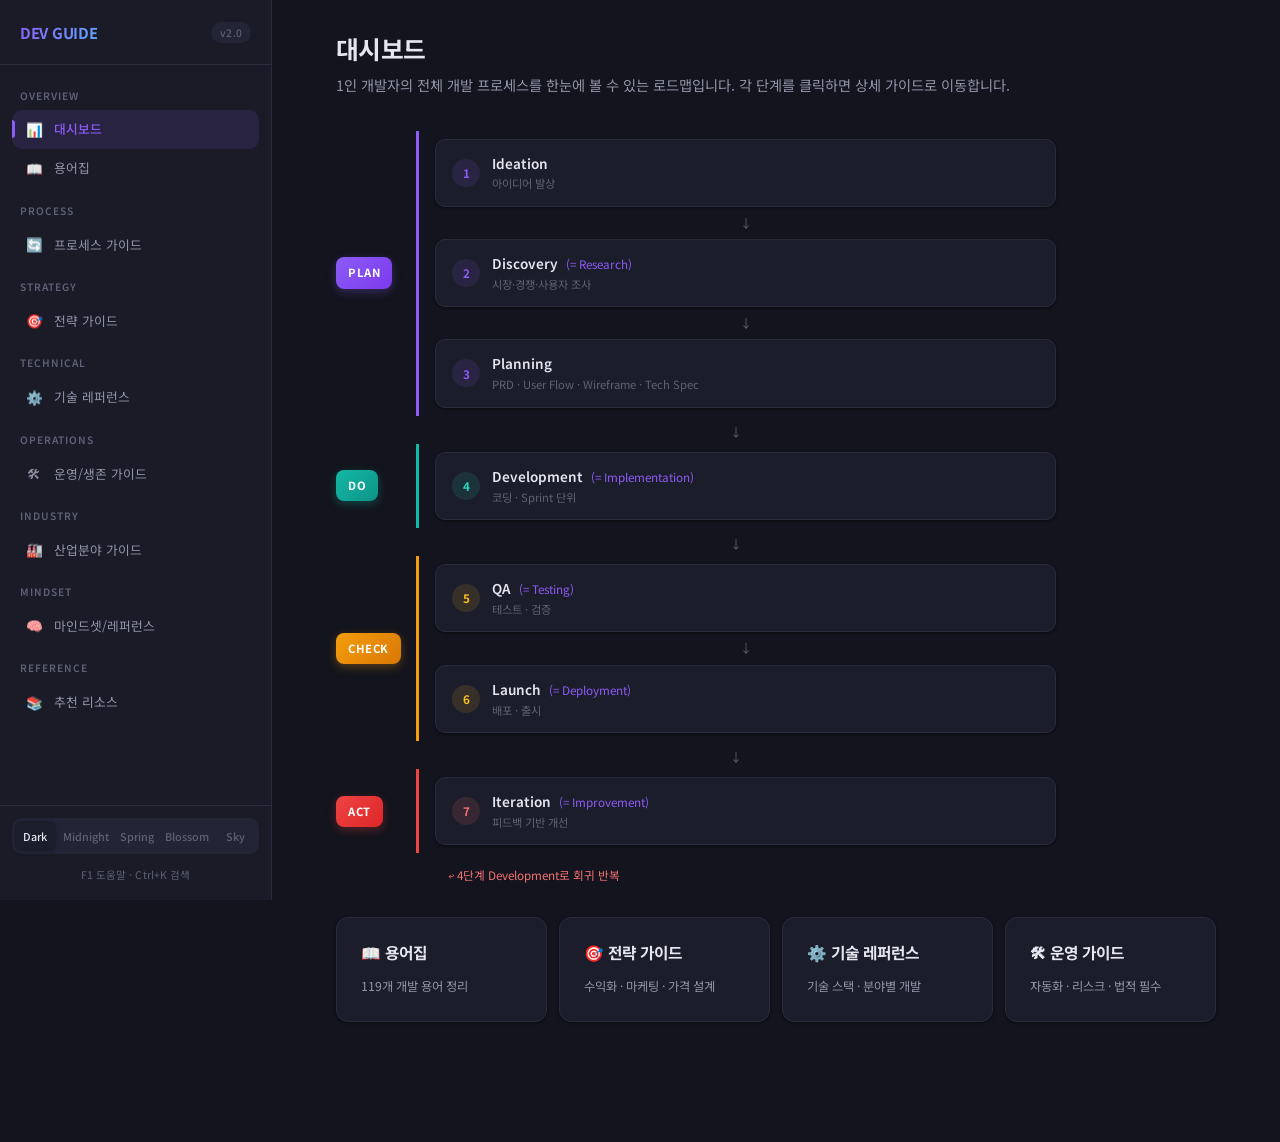
==== index.html @ 18a6df05 "feat: 1인 개발자 종합 가이드 v2.0 - 완전 모듈화 리디자인 - 단일 HTML(2,816줄)을 21개 모듈 파일로 분리 - 구조: index.html + css(5) + " ====
<!DOCTYPE html>
<html lang="ko" data-theme="dark">
<head>
  <meta charset="UTF-8">
  <meta name="viewport" content="width=device-width, initial-scale=1.0">
  <title>1인 개발자 종합 가이드</title>
  <meta name="description" content="1인 개발자를 위한 프로세스, 전략, 기술, 운영 종합 가이드">
  <meta property="og:title" content="1인 개발자 종합 가이드">
  <meta property="og:description" content="개발 프로세스부터 수익화까지, 1인 개발자의 모든 것">
  <link rel="preconnect" href="https://fonts.googleapis.com">
  <link rel="preconnect" href="https://fonts.gstatic.com" crossorigin>
  <link href="https://fonts.googleapis.com/css2?family=Noto+Sans+KR:wght@300;400;500;700&family=JetBrains+Mono:wght@400;500&display=swap" rel="stylesheet">
  <link rel="stylesheet" href="css/variables.css">
  <link rel="stylesheet" href="css/base.css">
  <link rel="stylesheet" href="css/layout.css">
  <link rel="stylesheet" href="css/components.css">
  <link rel="stylesheet" href="css/sections.css">
</head>
<body>

<!-- ===== HAMBURGER (Mobile) ===== -->
<button class="hamburger" onclick="toggleSidebar()" aria-label="메뉴 열기">☰</button>
<div class="mob-overlay" id="mobOverlay" onclick="toggleSidebar()"></div>

<div class="layout">
<!-- ===== SIDEBAR ===== -->
<aside class="sidebar" id="sidebar">
  <div class="sidebar-header">
    <h1>DEV GUIDE</h1>
    <span>v2.0</span>
  </div>
  <nav class="sidebar-nav">
    <div class="nav-section">
      <div class="nav-section-title">Overview</div>
      <div class="nav-item active" data-section="dashboard" onclick="showSection('dashboard')">
        <span class="icon">📊</span> 대시보드
      </div>
      <div class="nav-item" data-section="glossary" onclick="showSection('glossary')">
        <span class="icon">📖</span> 용어집
      </div>
    </div>
    <div class="nav-section">
      <div class="nav-section-title">Process</div>
      <div class="nav-item" data-section="process" onclick="showSection('process')">
        <span class="icon">🔄</span> 프로세스 가이드
      </div>
    </div>
    <div class="nav-section">
      <div class="nav-section-title">Strategy</div>
      <div class="nav-item" data-section="strategy" onclick="showSection('strategy')">
        <span class="icon">🎯</span> 전략 가이드
      </div>
    </div>
    <div class="nav-section">
      <div class="nav-section-title">Technical</div>
      <div class="nav-item" data-section="techref" onclick="showSection('techref')">
        <span class="icon">⚙️</span> 기술 레퍼런스
      </div>
    </div>
    <div class="nav-section">
      <div class="nav-section-title">Operations</div>
      <div class="nav-item" data-section="ops" onclick="showSection('ops')">
        <span class="icon">🛠</span> 운영/생존 가이드
      </div>
    </div>
    <div class="nav-section">
      <div class="nav-section-title">Industry</div>
      <div class="nav-item" data-section="industry" onclick="showSection('industry')">
        <span class="icon">🏭</span> 산업분야 가이드
      </div>
    </div>
    <div class="nav-section">
      <div class="nav-section-title">Mindset</div>
      <div class="nav-item" data-section="mindset" onclick="showSection('mindset')">
        <span class="icon">🧠</span> 마인드셋/레퍼런스
      </div>
    </div>
    <div class="nav-section">
      <div class="nav-section-title">Reference</div>
      <div class="nav-item" data-section="reference" onclick="showSection('reference')">
        <span class="icon">📚</span> 추천 리소스
      </div>
    </div>
  </nav>
  <div class="sidebar-footer">
    <div class="theme-switcher">
      <button class="theme-btn active" onclick="setTheme('dark')">Dark</button>
      <button class="theme-btn" onclick="setTheme('midnight')">Midnight</button>
      <button class="theme-btn" onclick="setTheme('spring')">Spring</button>
      <button class="theme-btn" onclick="setTheme('blossom')">Blossom</button>
      <button class="theme-btn" onclick="setTheme('sky')">Sky</button>
    </div>
    <div class="help-hint">F1 도움말 · Ctrl+K 검색</div>
  </div>
</aside>

<!-- ===== MAIN ===== -->
<main class="main">
<div class="content">

<!-- ================================================================
     SECTION 1: DASHBOARD
     ================================================================ -->
<div class="section active" id="sec-dashboard">
  <h2 class="section-title">대시보드</h2>
  <p class="section-desc">1인 개발자의 전체 개발 프로세스를 한눈에 볼 수 있는 로드맵입니다. 각 단계를 클릭하면 상세 가이드로 이동합니다.</p>

  <!-- PDCA Process Diagram -->
  <div class="pdca-container">
    <!-- PLAN -->
    <div class="pdca-group">
      <div class="pdca-group-label">
        <div class="pdca-badge pdca-badge--plan">PLAN</div>
      </div>
      <div class="pdca-group-steps pdca-group-steps--plan">
        <div class="process-step step-plan" onclick="showSection('process','proc-ideation')">
          <div class="step-num">1</div>
          <div class="step-info"><div class="step-title">Ideation</div><div class="step-sub">아이디어 발상</div></div>
        </div>
        <div class="step-arrow">↓</div>
        <div class="process-step step-plan" onclick="showSection('process','proc-discovery')">
          <div class="step-num">2</div>
          <div class="step-info"><div class="step-title">Discovery <span class="step-alias">(= Research)</span></div><div class="step-sub">시장·경쟁·사용자 조사</div></div>
        </div>
        <div class="step-arrow">↓</div>
        <div class="process-step step-plan" onclick="showSection('process','proc-planning')">
          <div class="step-num">3</div>
          <div class="step-info"><div class="step-title">Planning</div><div class="step-sub">PRD · User Flow · Wireframe · Tech Spec</div></div>
        </div>
      </div>
    </div>
    <div class="step-arrow pdca-arrow">↓</div>

    <!-- DO -->
    <div class="pdca-group">
      <div class="pdca-group-label">
        <div class="pdca-badge pdca-badge--do">DO</div>
      </div>
      <div class="pdca-group-steps pdca-group-steps--do">
        <div class="process-step step-do" onclick="showSection('process','proc-dev')">
          <div class="step-num">4</div>
          <div class="step-info"><div class="step-title">Development <span class="step-alias">(= Implementation)</span></div><div class="step-sub">코딩 · Sprint 단위</div></div>
        </div>
      </div>
    </div>
    <div class="step-arrow pdca-arrow">↓</div>

    <!-- CHECK -->
    <div class="pdca-group">
      <div class="pdca-group-label">
        <div class="pdca-badge pdca-badge--check">CHECK</div>
      </div>
      <div class="pdca-group-steps pdca-group-steps--check">
        <div class="process-step step-check" onclick="showSection('process','proc-qa')">
          <div class="step-num">5</div>
          <div class="step-info"><div class="step-title">QA <span class="step-alias">(= Testing)</span></div><div class="step-sub">테스트 · 검증</div></div>
        </div>
        <div class="step-arrow">↓</div>
        <div class="process-step step-check" onclick="showSection('process','proc-launch')">
          <div class="step-num">6</div>
          <div class="step-info"><div class="step-title">Launch <span class="step-alias">(= Deployment)</span></div><div class="step-sub">배포 · 출시</div></div>
        </div>
      </div>
    </div>
    <div class="step-arrow pdca-arrow">↓</div>

    <!-- ACT -->
    <div class="pdca-group">
      <div class="pdca-group-label">
        <div class="pdca-badge pdca-badge--act">ACT</div>
      </div>
      <div class="pdca-group-steps pdca-group-steps--act">
        <div class="process-step step-act" onclick="showSection('process','proc-iteration')">
          <div class="step-num">7</div>
          <div class="step-info"><div class="step-title">Iteration <span class="step-alias">(= Improvement)</span></div><div class="step-sub">피드백 기반 개선</div></div>
        </div>
      </div>
    </div>
    <div class="return-arrow">↩ 4단계 Development로 회귀 반복</div>
  </div>

  <!-- Quick Access Cards -->
  <div class="stat-grid">
    <div class="card card--clickable" onclick="showSection('glossary')">
      <div class="card-title">📖 용어집</div>
      <p class="card-desc">119개 개발 용어 정리</p>
    </div>
    <div class="card card--clickable" onclick="showSection('strategy')">
      <div class="card-title">🎯 전략 가이드</div>
      <p class="card-desc">수익화 · 마케팅 · 가격 설계</p>
    </div>
    <div class="card card--clickable" onclick="showSection('techref')">
      <div class="card-title">⚙️ 기술 레퍼런스</div>
      <p class="card-desc">기술 스택 · 분야별 개발</p>
    </div>
    <div class="card card--clickable" onclick="showSection('ops')">
      <div class="card-title">🛠 운영 가이드</div>
      <p class="card-desc">자동화 · 리스크 · 법적 필수</p>
    </div>
  </div>
</div>

<!-- ================================================================
     SECTION 2: GLOSSARY (rendered by JS from data)
     ================================================================ -->
<div class="section" id="sec-glossary">
  <h2 class="section-title">용어집</h2>
  <p class="section-desc">개발 프로세스 전반에서 사용되는 핵심 용어들을 카테고리별로 정리했습니다.</p>

  <input type="text" class="glossary-search" id="glossarySearch" placeholder="용어 검색... (예: PRD, MVP, CI/CD)" oninput="filterGlossary()">

  <div class="glossary-filters" id="glossaryFilters">
    <button class="filter-btn active" data-filter="all" onclick="setGlossaryFilter('all')">전체</button>
    <button class="filter-btn" data-filter="doc" onclick="setGlossaryFilter('doc')">기획 문서</button>
    <button class="filter-btn" data-filter="method" onclick="setGlossaryFilter('method')">방법론</button>
    <button class="filter-btn" data-filter="phase" onclick="setGlossaryFilter('phase')">프로세스 단계</button>
    <button class="filter-btn" data-filter="discovery" onclick="setGlossaryFilter('discovery')">Discovery</button>
    <button class="filter-btn" data-filter="devpractice" onclick="setGlossaryFilter('devpractice')">Development 실무</button>
    <button class="filter-btn" data-filter="design-decision" onclick="setGlossaryFilter('design-decision')">설계 결정</button>
    <button class="filter-btn" data-filter="qa" onclick="setGlossaryFilter('qa')">QA/테스트</button>
    <button class="filter-btn" data-filter="launch" onclick="setGlossaryFilter('launch')">Launch/배포</button>
    <button class="filter-btn" data-filter="ops" onclick="setGlossaryFilter('ops')">운영/개선</button>
  </div>

  <div id="glossaryList"><!-- Rendered by glossary.js from GLOSSARY_DATA --></div>
</div>

<!-- ================================================================
     SECTION 3: PROCESS GUIDE
     ================================================================ -->
<div class="section" id="sec-process">
  <h2 class="section-title">프로세스 상세 가이드</h2>
  <p class="section-desc">각 개발 단계에서 무엇을 하고, 어떻게 하고, 무엇을 주의해야 하는지를 실전 수준으로 정리했습니다.</p>

  <!-- 1. IDEATION -->
  <div class="accordion" id="proc-ideation">
    <div class="accordion-header" onclick="toggleAccordion(this)"><h3>💡 1. Ideation — 아이디어 발상</h3><span class="accordion-arrow">▶</span></div>
    <div class="accordion-body"><div class="accordion-content">
      <p class="content-lead"><strong>이 단계의 목표:</strong> "풀 가치가 있는 문제"를 찾고, 한 문장으로 정의하는 것.</p>

      <h4 class="content-heading content-heading--purple">실전 방법</h4>
      <p class="content-text"><strong>1. Problem Statement 작성법:</strong> "[타겟 사용자]는 [상황]에서 [문제]를 겪고 있다." 형식으로 작성. 예: "ADHD 성향의 사람들은 비구조화된 생각을 정리하는 데 과도한 인지 부하를 겪고 있다."</p>
      <p class="content-text"><strong>2. Value Proposition 작성법:</strong> "[제품]은 [타겟]이 [문제]를 해결할 수 있게 [핵심 가치]를 제공한다." 형식. Problem Statement의 답이 되어야 함.</p>
      <p class="content-text"><strong>3. Feasibility Study:</strong> 세 가지를 확인 — ① 기술적으로 만들 수 있는가? (AI API 존재 여부, 핵심 기능 구현 가능성) ② 비용이 감당 가능한가? (AI API 월 예상 비용, 서버 비용) ③ 시장이 존재하는가? (검색량, 커뮤니티 반응)</p>

      <h4 class="content-heading content-heading--default">산출물 체크리스트</h4>
      <ul class="checklist">
        <li onclick="toggleCheck(this)"><span class="check-box"></span>Problem Statement 한 문장 작성 완료</li>
        <li onclick="toggleCheck(this)"><span class="check-box"></span>Value Proposition 한 문장 작성 완료</li>
        <li onclick="toggleCheck(this)"><span class="check-box"></span>기술적 가능성 확인 (핵심 API/기술 존재 여부)</li>
        <li onclick="toggleCheck(this)"><span class="check-box"></span>월 예상 비용 대략 계산 (서버 + API + 도메인)</li>
        <li onclick="toggleCheck(this)"><span class="check-box"></span>비슷한 제품 3개 이상 검색 완료</li>
      </ul>

      <h4 class="content-heading content-heading--green">통과 기준</h4>
      <p class="content-text">Problem Statement와 Value Proposition이 명확하고, 기술적으로 구현 가능하며, 비용이 런웨이 내에서 감당 가능하면 다음 단계로.</p>

      <div class="anti-card">
        <h4>⚠️ 실패 패턴</h4>
        <p>"이거 대박이야!" 확신만으로 검증 없이 바로 코딩 시작. 아이디어에 반했을 때가 가장 위험. 최소 1~2일은 냉각기를 두고 객관적으로 재검토.</p>
      </div>
    </div></div>
  </div>

  <!-- 2. DISCOVERY -->
  <div class="accordion" id="proc-discovery">
    <div class="accordion-header" onclick="toggleAccordion(this)"><h3>🔍 2. Discovery — 시장·경쟁·사용자 조사</h3><span class="accordion-arrow">▶</span></div>
    <div class="accordion-body"><div class="accordion-content">
      <p class="content-lead"><strong>이 단계의 목표:</strong> "이 제품을 만들 가치가 있는가?"를 데이터로 확인하는 것. 실제 0순위 단계.</p>

      <h4 class="content-heading content-heading--purple">실전 방법 (이 순서대로)</h4>
      <p class="content-text"><strong>1단계: Competitive Analysis (경쟁 분석)</strong><br>→ 비슷한 제품 5~10개 찾기. 각각의 핵심 기능, 가격, 타겟, 장단점을 표로 정리.<br>→ 핵심 질문: "이미 있는데 왜 또 만드는가?" — 답이 명확하지 않으면 차별점이 없는 것.<br>→ 도구: Google, Product Hunt, 디스콰이엇, 앱스토어 검색</p>
      <p class="content-text"><strong>2단계: User Persona 정의</strong><br>→ 1~2개만. 너무 많으면 초점이 흐려짐.<br>→ 형식: 이름, 나이, 직업, 핵심 고민, 현재 해결 방법, 불만족 포인트.<br>→ 예: "민수, 28세, 프리랜서 개발자, ADHD 진단, 노션 쓰다 포기, 생각이 정리 안 돼서 프로젝트 시작을 못 함"</p>
      <p class="content-text"><strong>3단계: TAM/SAM/SOM 시장 규모</strong><br>→ TAM(전체 시장): 전 세계 노트/생산성 앱 시장<br>→ SAM(접근 가능): 한국어 사용자 중 AI 노트앱에 관심 있는 사람<br>→ SOM(실제 확보 가능): 첫 6개월 내 현실적으로 확보할 수 있는 유료 사용자 수<br>→ 정확한 숫자보다 "이 시장이 충분히 큰가?"의 감을 잡는 게 목적</p>
      <p class="content-text"><strong>4단계: User Interview / Survey</strong><br>→ 최소 5명. 타겟 사용자에게 직접 물어봐야 함.<br>→ The Mom Test 원칙: "이런 앱 만들면 쓸 거예요?"는 나쁜 질문 (다들 "네"라고 답함). "지금 이 문제를 어떻게 해결하고 있어요?" "마지막으로 이 문제 때문에 고생한 게 언제예요?"가 좋은 질문.<br>→ 채널: Reddit, 커뮤니티, 카카오톡 오픈채팅, 지인</p>

      <h4 class="content-heading content-heading--default">산출물 체크리스트</h4>
      <ul class="checklist">
        <li onclick="toggleCheck(this)"><span class="check-box"></span>경쟁 제품 비교표 작성 (5개 이상)</li>
        <li onclick="toggleCheck(this)"><span class="check-box"></span>차별화 포인트 한 문장 정리</li>
        <li onclick="toggleCheck(this)"><span class="check-box"></span>User Persona 1~2개 작성</li>
        <li onclick="toggleCheck(this)"><span class="check-box"></span>TAM/SAM/SOM 대략적 감 잡기</li>
        <li onclick="toggleCheck(this)"><span class="check-box"></span>User Interview 최소 5명 완료</li>
        <li onclick="toggleCheck(this)"><span class="check-box"></span>인터뷰에서 발견한 핵심 인사이트 3개 이상 정리</li>
      </ul>

      <h4 class="content-heading content-heading--green">통과 기준</h4>
      <p class="content-text">인터뷰 대상 5명 중 3명 이상이 "이 문제를 실제로 겪고 있다"고 답하고, 현재 대안에 불만족하며, 차별화 포인트가 명확하면 다음 단계로.</p>

      <div class="anti-card">
        <h4>⚠️ 실패 패턴</h4>
        <p>Discovery를 건너뛰고 바로 Planning으로 가는 것. "조사할 시간에 만드는 게 빠르다"는 착각. 이 단계를 1주만 해도 6개월간 잘못된 방향으로 만드는 것을 막을 수 있음.</p>
      </div>
    </div></div>
  </div>

  <!-- 3. PLANNING -->
  <div class="accordion" id="proc-planning">
    <div class="accordion-header" onclick="toggleAccordion(this)"><h3>📋 3. Planning — 기획</h3><span class="accordion-arrow">▶</span></div>
    <div class="accordion-body"><div class="accordion-content">
      <p class="content-lead"><strong>이 단계의 목표:</strong> "뭘 어떻게 만들 건가"를 문서로 확정하는 것. 바이브코딩에서 AI에게 줄 컨텍스트의 품질이 여기서 결정됨.</p>

      <h4 class="content-heading content-heading--purple">PRD 작성법 (1인 개발 최적화)</h4>
      <p class="content-text">PRD 하나에 BRD + AC를 통합. 구조:</p>
      <div class="card">
        <p class="content-text"><strong>1. 왜 만드는가 (BRD 영역)</strong> — Problem Statement, Value Proposition, 타겟 사용자, 성공 지표<br>
        <strong>2. 뭘 만드는가</strong> — 기능 목록을 MoSCoW로 분류<br>
        &nbsp;&nbsp;→ <span class="text-green">Must</span>: 이게 없으면 제품이 아님 (MVP 핵심)<br>
        &nbsp;&nbsp;→ <span class="text-blue">Should</span>: 있으면 훨씬 좋지만 v1에 없어도 됨<br>
        &nbsp;&nbsp;→ <span class="text-amber">Could</span>: 여유 있으면 넣을 것<br>
        &nbsp;&nbsp;→ <span class="text-red">Won't</span>: 이번에는 명시적으로 안 함<br>
        <strong>3. 각 기능별 AC</strong> — "정리 버튼 클릭 → 10초 내 결과 표시" 같은 완료 기준<br>
        <strong>4. Edge Case</strong> — "빈 텍스트 입력 시?", "10만 글자 입력 시?", "네트워크 끊김 시?"</p>
      </div>

      <h4 class="content-heading content-heading--teal">User Flow 작성법</h4>
      <p class="content-text">핵심 시나리오 3~5개만. 모든 경로를 그리려 하면 끝이 없음.<br>→ 시나리오 1: 신규 가입 → 온보딩 → 첫 노트 작성 → 정리 요청 → 결과 확인<br>→ 시나리오 2: 기존 사용자 → 로그인 → 이전 노트 열기 → 추가 작성 → 정리<br>→ 시나리오 3: 무료→유료 전환 흐름<br>도구: Excalidraw(무료), FigJam, 종이+펜도 충분.</p>

      <h4 class="content-heading content-heading--blue">Wireframe 실전 팁</h4>
      <p class="content-text">User Flow의 각 화면을 스케치. 예쁠 필요 없고 요소 배치만.<br>→ 한 화면에 핵심 행동(CTA)이 하나만 있는지 확인<br>→ 모바일 화면도 같이 그려야 반응형 설계를 미리 고려할 수 있음</p>

      <h4 class="content-heading content-heading--coral">Tech Spec 작성법</h4>
      <p class="content-text">→ 기술 스택 확정 (프론트, 백엔드, DB, 배포, 인증, 결제)<br>→ DB 스키마 초안 (ERD) — 최소한 핵심 테이블과 관계<br>→ API 엔드포인트 목록 — 각 기능에 필요한 API 정리<br>→ 외부 서비스 연동 목록 (AI API, 인증, 결제, 파일 저장소)<br>→ 인증 방식 결정 (이메일/소셜 로그인, JWT/세션)</p>

      <h4 class="content-heading content-heading--amber">Estimation (공수 산정) 실전법</h4>
      <p class="content-text">→ Must 기능 각각에 예상 시간 할당<br>→ 자기가 예상한 시간에 ×2를 곱하기 (경험적으로 항상 2배 걸림)<br>→ 전체 합이 4주 이내면 적정 MVP. 6주 넘으면 Must를 더 줄여야 함<br>→ 2주 스프린트 단위로 쪼개서 "1차 스프린트에서 뭘 할지"까지 결정</p>

      <h4 class="content-heading content-heading--default">산출물 체크리스트</h4>
      <ul class="checklist">
        <li onclick="toggleCheck(this)"><span class="check-box"></span>PRD 작성 완료 (BRD + 기능 MoSCoW + AC + Edge Case)</li>
        <li onclick="toggleCheck(this)"><span class="check-box"></span>User Flow 핵심 시나리오 3~5개</li>
        <li onclick="toggleCheck(this)"><span class="check-box"></span>Wireframe 주요 화면</li>
        <li onclick="toggleCheck(this)"><span class="check-box"></span>Tech Spec (스택 + DB 스키마 + API 목록)</li>
        <li onclick="toggleCheck(this)"><span class="check-box"></span>외부 서비스 연동 목록</li>
        <li onclick="toggleCheck(this)"><span class="check-box"></span>MVP Definition (Must만 추출)</li>
        <li onclick="toggleCheck(this)"><span class="check-box"></span>Estimation 완료 (×2 적용, 4주 이내 확인)</li>
        <li onclick="toggleCheck(this)"><span class="check-box"></span>1차 스프린트 범위 확정</li>
      </ul>

      <div class="anti-card">
        <h4>⚠️ 실패 패턴: Feature Creep</h4>
        <p>MVP에 "이것도 있으면 좋겠다"를 계속 추가하다 영원히 출시 못 함. Won't 목록에 넣은 건 진짜로 안 만들어야 함. Must에 있는 기능도 의심하기 — "이거 없으면 진짜 제품이 안 되나?"</p>
      </div>
    </div></div>
  </div>

  <!-- 4. DEVELOPMENT -->
  <div class="accordion" id="proc-dev">
    <div class="accordion-header" onclick="toggleAccordion(this)"><h3>💻 4. Development — 코딩</h3><span class="accordion-arrow">▶</span></div>
    <div class="accordion-body"><div class="accordion-content">
      <p class="content-lead"><strong>이 단계의 목표:</strong> Planning의 산출물에 따라 동작하는 코드를 만드는 것. Sprint 단위로 쪼개서 2주마다 동작하는 결과물을 만들기.</p>

      <h4 class="content-heading content-heading--purple">개발 시작 전 환경 세팅</h4>
      <ul class="checklist">
        <li onclick="toggleCheck(this)"><span class="check-box"></span>GitHub 레포 생성 + .gitignore 설정</li>
        <li onclick="toggleCheck(this)"><span class="check-box"></span>브랜치 전략 결정 — 1인 개발: main + feature 브랜치면 충분</li>
        <li onclick="toggleCheck(this)"><span class="check-box"></span>커밋 컨벤션 설정 — feat: / fix: / refactor: / docs: 형식</li>
        <li onclick="toggleCheck(this)"><span class="check-box"></span>Linting/Formatting 설정 (ESLint + Prettier)</li>
        <li onclick="toggleCheck(this)"><span class="check-box"></span>TypeScript 설정 (규모가 커질 제품이면)</li>
        <li onclick="toggleCheck(this)"><span class="check-box"></span>환경변수(.env) 설정 — .env.local / .env.production 분리</li>
        <li onclick="toggleCheck(this)"><span class="check-box"></span>CI/CD 설정 — push하면 자동 배포 (Vercel이면 자동)</li>
        <li onclick="toggleCheck(this)"><span class="check-box"></span>CLAUDE.md 작성 — 프로젝트 구조, 기술 스택, 코딩 규칙 정리</li>
        <li onclick="toggleCheck(this)"><span class="check-box"></span>AI Mock 데이터 준비 — 개발 중 실제 API 호출 비용 절감</li>
      </ul>

      <h4 class="content-heading content-heading--teal">Sprint 운영법 (1인 개발 버전)</h4>
      <p class="content-text">→ 1 Sprint = 2주. 매 스프린트 시작 시 "이번 2주에 뭘 만들지" 3~5개 태스크 선정.<br>→ 각 태스크는 하루 안에 끝낼 수 있는 크기로 쪼개기. "로그인 기능"이 아니라 "소셜 로그인 버튼 UI", "Google OAuth 연동", "로그인 후 리다이렉트" 같은 단위.<br>→ Kanban 보드 (Notion/Linear)에 Todo → In Progress → Done으로 관리.<br>→ 스프린트 끝날 때 동작하는 결과물이 있어야 함. 안 되면 스코프를 줄인 것.</p>

      <h4 class="content-heading content-heading--blue">바이브코딩 실전 팁</h4>
      <p class="content-text">→ AI에게 지시할 때 PRD의 해당 기능 + AC + Tech Spec을 같이 줘야 일관된 코드가 나옴<br>→ "이거 만들어줘"보다 "User Flow 3단계의 화면을 만들어줘. Tech Spec의 API 구조를 따르고, AC는 이거야"가 10배 나은 결과물을 줌<br>→ AI가 만든 코드는 반드시 읽고 이해한 후 커밋. 이해 안 되면 설명 요청.<br>→ 하루 끝에 10분간 Code Review 시간 — "오늘 만든 코드에서 나중에 문제 될 것" 체크</p>

      <h4 class="content-heading content-heading--coral">Refactoring 타이밍</h4>
      <p class="content-text">→ "나중에 고치지" 하면 영원히 안 고침. Technical Debt를 의식적으로 추적.<br>→ 규칙: 같은 코드를 3번 복붙하면 그때 리팩토링. 그전에는 중복이 아직 패턴이 안 된 것.<br>→ 매 3번째 스프린트는 새 기능 대신 리팩토링 스프린트로. 기술 부채를 주기적으로 갚기.</p>

      <h4 class="content-heading content-heading--amber">개발 순서 (이 순서가 중요)</h4>
      <p class="content-text">① 인증 (로그인/회원가입) — 모든 기능의 기반<br>② DB 스키마 + 핵심 CRUD — 데이터 구조가 잡혀야 화면을 만들 수 있음<br>③ 핵심 기능 1개 — 제품의 존재 이유. SWAI면 "텍스트 입력 → AI 정리"<br>④ 기본 UI/레이아웃 — 네비게이션, 사이드바, 기본 페이지 구조<br>⑤ 나머지 Must 기능들<br>⑥ 결제/구독 (유료 제품이면)</p>
    </div></div>
  </div>

  <!-- 5. QA -->
  <div class="accordion" id="proc-qa">
    <div class="accordion-header" onclick="toggleAccordion(this)"><h3>✅ 5. QA — 테스트·검증</h3><span class="accordion-arrow">▶</span></div>
    <div class="accordion-body"><div class="accordion-content">
      <p class="content-lead"><strong>이 단계의 목표:</strong> 만든 게 제대로 동작하는지 확인. 1인 개발자가 현실적으로 할 수 있는 수준으로.</p>

      <h4 class="content-heading content-heading--purple">테스트 피라미드 (1인 개발 현실 버전)</h4>
      <p class="content-text">교과서적인 테스트 피라미드는 Unit → Integration → E2E 순서지만, 1인 개발에서는 현실적으로:</p>
      <div class="card">
        <p class="content-text"><strong class="text-green">반드시 해야 할 것:</strong><br>→ Smoke Test: 배포 후 핵심 기능 3~5개 수동 확인. "로그인 되나? 노트 만들어지나? 정리 동작하나?"<br>→ Unit Test: 핵심 비즈니스 로직에만. 모든 함수에 테스트를 쓸 필요 없음. "돈이나 데이터 무결성에 관련된 로직"에만.<br>→ Cross-browser: 크롬 + 사파리 + 모바일 최소 확인. 실제 디바이스로.</p>
        <p class="content-text"><strong class="text-blue">하면 좋은 것:</strong><br>→ UAT: 주변 사람 2~3명에게 "이거 써봐"하고 옆에서 지켜보기. 어디서 멈추는지, 뭘 헷갈려하는지 관찰.<br>→ Integration Test: API 엔드포인트별 요청/응답 확인.</p>
        <p class="content-text"><strong class="text-muted">나중에 해도 되는 것:</strong><br>→ E2E Test (Playwright/Cypress): 기능이 10개 이상으로 늘어났을 때.<br>→ Load Test: 사용자 1000명 이상 될 때.<br>→ Regression Test 자동화: 릴리즈 주기가 빨라졌을 때.</p>
      </div>

      <h4 class="content-heading content-heading--teal">테스트 판단 기준</h4>
      <p class="content-text">"이 기능이 깨지면 사용자가 돈을 잃거나, 데이터를 잃거나, 서비스를 못 쓰는가?" — Yes면 테스트 필수. No면 수동 확인으로 충분.</p>

      <h4 class="content-heading content-heading--default">QA 체크리스트</h4>
      <ul class="checklist">
        <li onclick="toggleCheck(this)"><span class="check-box"></span>핵심 기능 Smoke Test 통과</li>
        <li onclick="toggleCheck(this)"><span class="check-box"></span>결제/데이터 관련 로직 Unit Test 작성</li>
        <li onclick="toggleCheck(this)"><span class="check-box"></span>Chrome + Safari + 모바일 기본 확인</li>
        <li onclick="toggleCheck(this)"><span class="check-box"></span>주변 2~3명 UAT 완료</li>
        <li onclick="toggleCheck(this)"><span class="check-box"></span>에러 발생 시 사용자에게 보이는 화면 확인 (빈 화면 아닌지)</li>
        <li onclick="toggleCheck(this)"><span class="check-box"></span>네트워크 끊김/느린 환경 테스트</li>
      </ul>
    </div></div>
  </div>

  <!-- 6. LAUNCH -->
  <div class="accordion" id="proc-launch">
    <div class="accordion-header" onclick="toggleAccordion(this)"><h3>🚀 6. Launch — 배포·출시</h3><span class="accordion-arrow">▶</span></div>
    <div class="accordion-body"><div class="accordion-content">
      <p class="content-lead"><strong>이 단계의 목표:</strong> 제품을 세상에 내놓고, 초기 사용자를 확보하는 것.</p>

      <h4 class="content-heading content-heading--purple">Launch 전략 선택</h4>
      <div class="card">
        <p class="content-text"><strong>옵션 A: Closed Beta (초대제)</strong> — 10~50명에게만 공개. 피드백 밀도 높음. "초대받은" 느낌으로 충성도 형성. Waitlist로 기대감 조성.<br><strong>옵션 B: Open Beta</strong> — 누구나 가입 가능하되 "Beta" 딱지 붙이기. 버그에 대한 관용 확보. 빠른 사용자 확보.<br><strong>옵션 C: 정식 출시</strong> — 완성도 높을 때. Product Hunt / 디스콰이엇 런치와 동시에.</p>
      </div>
      <p class="content-text">1인 개발자 추천: 옵션 A → B → C 순서. Closed Beta로 핵심 피드백 받고, Open Beta로 확장하고, 정식 출시.</p>

      <h4 class="content-heading content-heading--teal">Product Hunt / 디스콰이엇 런치 준비</h4>
      <p class="content-text">→ 런치 2주 전: 랜딩 페이지 완성, OG 태그 설정, 스크린샷/GIF 준비, 한 줄 설명 확정<br>→ 런치 1주 전: 커뮤니티에 미리 공유 (빌드 인 퍼블릭), 지인에게 런치 당일 업보트 요청<br>→ 런치 당일: 오전 9시(PST) 게시, 댓글에 실시간 응답, SNS에 공유<br>→ 런치 후: 방문자 → 가입 전환율 실시간 추적, 피드백 즉시 반영</p>

      <h4 class="content-heading content-heading--coral">GTM (Go-To-Market) 실전</h4>
      <p class="content-text">→ 채널 1순위: 타겟 사용자가 이미 모여있는 곳 (ADHD 커뮤니티, 생산성 포럼, 개발자 커뮤니티)<br>→ 채널 2순위: SEO (블로그 글 3~5개 미리 작성해서 런치와 동시에 게시)<br>→ 채널 3순위: 소셜 미디어 (트위터/X에 빌드 과정 공유해왔다면 런치 때 팔로워가 초기 사용자)</p>

      <h4 class="content-heading content-heading--default">Launch 체크리스트</h4>
      <ul class="checklist">
        <li onclick="toggleCheck(this)"><span class="check-box"></span>HTTPS 적용 확인</li>
        <li onclick="toggleCheck(this)"><span class="check-box"></span>환경변수 production 설정 확인</li>
        <li onclick="toggleCheck(this)"><span class="check-box"></span>에러 트래킹 연동 (Sentry)</li>
        <li onclick="toggleCheck(this)"><span class="check-box"></span>Analytics 연동 (Google Analytics / PostHog)</li>
        <li onclick="toggleCheck(this)"><span class="check-box"></span>개인정보처리방침 게시</li>
        <li onclick="toggleCheck(this)"><span class="check-box"></span>이용약관 게시</li>
        <li onclick="toggleCheck(this)"><span class="check-box"></span>사업자 정보 하단 표시</li>
        <li onclick="toggleCheck(this)"><span class="check-box"></span>OG 태그 / Social Preview 설정 + 카카오톡 공유 테스트</li>
        <li onclick="toggleCheck(this)"><span class="check-box"></span>Google Search Console 등록</li>
        <li onclick="toggleCheck(this)"><span class="check-box"></span>Rollback Plan 준비 (문제 시 이전 버전 복구 방법)</li>
        <li onclick="toggleCheck(this)"><span class="check-box"></span>Beta/Launch 전략 결정 + 채널 확정</li>
        <li onclick="toggleCheck(this)"><span class="check-box"></span>랜딩 페이지 히어로 섹션 검증 (3초 안에 가치 전달?)</li>
        <li onclick="toggleCheck(this)"><span class="check-box"></span>온보딩 흐름 확인 (가입→첫 가치 경험까지 마찰 없는지)</li>
      </ul>
    </div></div>
  </div>

  <!-- 7. ITERATION -->
  <div class="accordion" id="proc-iteration">
    <div class="accordion-header" onclick="toggleAccordion(this)"><h3>🔄 7. Iteration — 피드백 기반 개선</h3><span class="accordion-arrow">▶</span></div>
    <div class="accordion-body"><div class="accordion-content">
      <p class="content-lead"><strong>이 단계의 목표:</strong> 사용자 데이터와 피드백을 기반으로 제품을 반복 개선. 4단계(Development)로 회귀하여 순환.</p>

      <h4 class="content-heading content-heading--purple">피드백 수집 방법</h4>
      <p class="content-text">→ 정량 데이터: Analytics (어디서 이탈하는지), Funnel 분석 (가입→활성화→결제 전환율)<br>→ 정성 데이터: 사용자 인터뷰, 인앱 피드백 버튼, 이메일 응답, 디스코드/커뮤니티 의견<br>→ 세션 녹화: Hotjar/Clarity로 사용자가 실제로 어떻게 쓰는지 관찰<br>→ NPS 설문: 가입 7일 후 / 30일 후에 자동 발송</p>

      <h4 class="content-heading content-heading--teal">우선순위 결정 프레임워크</h4>
      <p class="content-text">"다음에 뭘 할까?"를 결정하는 게 Iteration의 핵심. 이 매트릭스로 판단:</p>
      <div class="matrix-grid">
        <div class="matrix-cell" style="border-color:var(--green)"><h4 class="text-green">높은 영향 · 낮은 노력</h4><ul><li>즉시 실행. Quick Win.</li><li>버그 수정, 작은 UX 개선</li></ul></div>
        <div class="matrix-cell" style="border-color:var(--blue)"><h4 class="text-blue">높은 영향 · 높은 노력</h4><ul><li>다음 스프린트에 계획.</li><li>새 핵심 기능, 큰 리팩토링</li></ul></div>
        <div class="matrix-cell" style="border-color:var(--amber)"><h4 class="text-amber">낮은 영향 · 낮은 노력</h4><ul><li>여유 있을 때.</li><li>사소한 디자인 개선</li></ul></div>
        <div class="matrix-cell" style="border-color:var(--red)"><h4 class="text-red">낮은 영향 · 높은 노력</h4><ul><li>하지 않음.</li><li>과도한 기능, 오버엔지니어링</li></ul></div>
      </div>

      <h4 class="content-heading content-heading--coral">새 기능 vs 버그 수정 vs 기술 부채</h4>
      <p class="content-text">→ 경험적 최적 비율: 새 기능 60% + 버그 수정 20% + 기술 부채 20%<br>→ 사용자에게 영향을 주는 버그는 새 기능보다 항상 우선<br>→ 매 3번째 스프린트는 기술 부채 정리 스프린트로 예약<br>→ "이 기술 부채를 지금 안 갚으면 3개월 후에 어떻게 되는가?"로 긴급도 판단</p>

      <h4 class="content-heading content-heading--amber">Retrospective (회고) 실전법</h4>
      <p class="content-text">→ 매 스프린트(2주) 끝에 15분만 투자.<br>→ 3가지만 적기: ① 잘된 것 ② 안된 것 ③ 다음에 바꿀 것<br>→ 제품 회고가 아니라 프로세스 회고. "코드를 어떻게 고칠까"가 아니라 "일하는 방식을 어떻게 고칠까"</p>

      <h4 class="content-heading content-heading--green">PMF (Product-Market Fit) 판단 기준</h4>
      <p class="content-text">→ Day 30 잔존율 20% 이상이면 PMF에 가까움<br>→ "이 제품이 없어지면 매우 실망한다"고 답하는 사용자가 40% 이상이면 PMF<br>→ 3개월간 핵심 지표(North Star Metric)가 0성장이면 피벗 검토<br>→ 다만 초기 3개월은 자연스럽게 느림. 최소 6개월은 지켜봐야 함</p>

      <h4 class="content-heading content-heading--default">Iteration 체크리스트</h4>
      <ul class="checklist">
        <li onclick="toggleCheck(this)"><span class="check-box"></span>Analytics 데이터 주간 리뷰</li>
        <li onclick="toggleCheck(this)"><span class="check-box"></span>사용자 피드백 수집 채널 운영 중</li>
        <li onclick="toggleCheck(this)"><span class="check-box"></span>피드백을 영향/노력 매트릭스로 분류</li>
        <li onclick="toggleCheck(this)"><span class="check-box"></span>Retrospective 2주마다 실행</li>
        <li onclick="toggleCheck(this)"><span class="check-box"></span>Technical Debt 목록 관리 중</li>
        <li onclick="toggleCheck(this)"><span class="check-box"></span>North Star Metric 정의 및 추적 중</li>
        <li onclick="toggleCheck(this)"><span class="check-box"></span>Changelog 업데이트</li>
      </ul>
    </div></div>
  </div>
</div>

<!-- ================================================================
     SECTION 4: STRATEGY GUIDE
     ================================================================ -->
<div class="section" id="sec-strategy">
  <h2 class="section-title">전략 가이드</h2>
  <p class="section-desc">수익화, 가격 설계, 마케팅, 사용자 여정, KPI 등 사업 전략을 다룹니다.</p>

  <!-- Revenue Models -->
  <div class="accordion open">
    <div class="accordion-header" onclick="toggleAccordion(this)"><h3>💰 수익 모델 유형</h3><span class="accordion-arrow" style="transform:rotate(90deg)">▶</span></div>
    <div class="accordion-body" style="max-height:5000px"><div class="accordion-content">
      <table class="model-table">
        <thead><tr><th>모델</th><th>설명</th><th>적합한 경우</th></tr></thead>
        <tbody>
          <tr><td><strong>구독형 (SaaS)</strong></td><td>월/연 반복 결제. MRR이 핵심 지표</td><td>SWAI 같은 도구형 서비스</td></tr>
          <tr><td><strong>프리미엄</strong></td><td>기본 무료 + 고급 기능 유료</td><td>사용자 풀 확보가 중요할 때</td></tr>
          <tr><td><strong>원타임 결제</strong></td><td>한 번 구매로 영구 사용</td><td>템플릿, 플러그인, 디지털 상품</td></tr>
          <tr><td><strong>사용량 기반</strong></td><td>호출 횟수/용량에 따라 과금</td><td>AI API 서비스</td></tr>
          <tr><td><strong>광고 기반</strong></td><td>무료 서비스 + 광고 수익</td><td>유튜브 자동화, 미디어</td></tr>
          <tr><td><strong>마켓플레이스 수수료</strong></td><td>거래 중개 후 수수료</td><td>매칭/중개 플랫폼</td></tr>
          <tr><td><strong>라이선스/화이트라벨</strong></td><td>제품을 B2B로 통째 라이선스</td><td>B2B 고단가 수익</td></tr>
          <tr><td><strong>하이브리드</strong></td><td>위 모델 조합</td><td>대부분의 성공적 서비스</td></tr>
        </tbody>
      </table>
    </div></div>
  </div>

  <!-- Revenue Decision Tree -->
  <div class="accordion">
    <div class="accordion-header" onclick="toggleAccordion(this)"><h3>🌳 수익 모델 의사결정 트리</h3><span class="accordion-arrow">▶</span></div>
    <div class="accordion-body"><div class="accordion-content">
      <div class="decision-tree">
        <div class="decision-tree-root"><span class="badge badge-useful">어떤 제품인가?</span></div>
        <div class="decision-tree-branches">
          <div class="card">
            <h4 class="text-teal">도구/SaaS</h4>
            <p class="content-text">반복 사용? → <strong>구독형 (SaaS)</strong></p>
            <p class="content-text">AI 호출 많음? → <strong>사용량 기반</strong></p>
            <p class="content-text">무료 사용자 필요? → <strong>프리미엄</strong></p>
          </div>
          <div class="card">
            <h4 class="text-coral">디지털 상품</h4>
            <p class="content-text">템플릿/플러그인 → <strong>원타임 결제</strong></p>
            <p class="content-text">데이터 API → <strong>사용량 기반</strong></p>
            <p class="content-text">B2B 제공 → <strong>라이선스</strong></p>
          </div>
          <div class="card">
            <h4 class="text-amber">콘텐츠/미디어</h4>
            <p class="content-text">유튜브/블로그 → <strong>광고 기반</strong></p>
            <p class="content-text">오픈소스 → <strong>후원/도네이션</strong></p>
            <p class="content-text">중개/매칭 → <strong>수수료</strong></p>
          </div>
          <div class="card">
            <h4 class="text-green">플랫폼/커뮤니티</h4>
            <p class="content-text">교육/강의 → <strong>구독형 + 원타임</strong></p>
            <p class="content-text">커뮤니티 → <strong>멤버십</strong></p>
            <p class="content-text">마켓플레이스 → <strong>수수료</strong></p>
          </div>
        </div>
        <div class="card" style="margin-top:12px;text-align:center;border-color:var(--green)">
          <p class="content-text text-green"><strong>대부분의 성공적 서비스 → 하이브리드 (위 모델을 2~3개 조합)</strong></p>
        </div>
      </div>
    </div></div>
  </div>

  <!-- Pricing Strategy -->
  <div class="accordion">
    <div class="accordion-header" onclick="toggleAccordion(this)"><h3>🏷 가격 설계 (Pricing Strategy)</h3><span class="accordion-arrow">▶</span></div>
    <div class="accordion-body"><div class="accordion-content">
      <div class="pricing-grid">
        <div class="pricing-card">
          <div class="pricing-card-title text-muted">STARTER</div>
          <div class="pricing-card-price">무료</div>
          <div class="pricing-card-desc">핵심 기능 제한<br>앵커링 + 소유 효과 유도</div>
        </div>
        <div class="pricing-card" style="border-color:var(--purple)">
          <div class="badge pricing-popular-badge">인기</div>
          <div class="pricing-card-title text-muted">PRO</div>
          <div class="pricing-card-price">₩9,900<span style="font-size:.8rem;font-weight:400">/월</span></div>
          <div class="pricing-card-desc">전체 기능<br>골디락스 효과로 가장 많이 팔림</div>
        </div>
        <div class="pricing-card">
          <div class="pricing-card-title text-muted">TEAM</div>
          <div class="pricing-card-price">₩29,900<span style="font-size:.8rem;font-weight:400">/월</span></div>
          <div class="pricing-card-desc">팀 기능 + 우선 지원<br>앵커링 역할</div>
        </div>
      </div>
      <p class="content-text"><strong>핵심 원칙:</strong> 가치 기반 가격 (원가가 아니라 사용자가 느끼는 가치에 기반) · 3개 플랜이 최적 (골디락스 효과) · 연간 할인 20~40%가 업계 표준 · 초기 사용자에게 낮은 가격 고정 (Grandfather Pricing) · 지역별 PPP 가격 차등 적용</p>
    </div></div>
  </div>

  <!-- Customer Journey Funnel -->
  <div class="accordion">
    <div class="accordion-header" onclick="toggleAccordion(this)"><h3>🛤 사용자 여정 (Customer Journey)</h3><span class="accordion-arrow">▶</span></div>
    <div class="accordion-body"><div class="accordion-content">
      <div class="funnel">
        <div class="funnel-step" style="background:var(--purple-bg);color:var(--purple);max-width:100%">📢 인지 (Awareness) — 제품 존재를 처음 알게 됨</div>
        <div class="funnel-step" style="background:var(--blue-bg);color:var(--blue);max-width:90%">🤔 고려 (Consideration) — 랜딩 페이지 방문, 비교</div>
        <div class="funnel-step" style="background:var(--teal-bg);color:var(--teal);max-width:78%">✅ 전환 (Conversion) — 가입, 무료 체험 시작</div>
        <div class="funnel-step" style="background:var(--green-bg);color:var(--green);max-width:65%">⚡ 활성화 (Activation) — "아 이거 좋다" 순간</div>
        <div class="funnel-step" style="background:var(--amber-bg);color:var(--amber);max-width:52%">🔄 유지 (Retention) — 반복 사용, 습관 형성</div>
        <div class="funnel-step" style="background:var(--coral-bg);color:var(--coral);max-width:40%">📈 확장 (Expansion) — 무료→유료, 업셀</div>
        <div class="funnel-step" style="background:var(--pink-bg);color:var(--pink);max-width:30%">❤️ 옹호 (Advocacy) — 자발적 추천, 바이럴</div>
      </div>
    </div></div>
  </div>

  <!-- Marketing Strategy -->
  <div class="accordion">
    <div class="accordion-header" onclick="toggleAccordion(this)"><h3>📣 마케팅/그로스 전략</h3><span class="accordion-arrow">▶</span></div>
    <div class="accordion-body"><div class="accordion-content">
      <div class="matrix-grid">
        <div class="matrix-cell" style="border-color:var(--green)"><h4 class="text-green">💰 저비용 · 고효과</h4><ul><li>Build in Public (빌드 인 퍼블릭)</li><li>커뮤니티 마케팅</li><li>Product Hunt / 디스콰이엇 런치</li><li>SEO/콘텐츠 마케팅</li><li>바이럴 루프 설계</li></ul></div>
        <div class="matrix-cell" style="border-color:var(--blue)"><h4 class="text-blue">💰 저비용 · 중효과</h4><ul><li>뉴스레터</li><li>파트너십/콜라보</li><li>레퍼럴 프로그램</li><li>소셜 미디어 운영</li></ul></div>
        <div class="matrix-cell" style="border-color:var(--amber)"><h4 class="text-amber">💸 고비용 · 고효과</h4><ul><li>유료 광고 (CAC &lt; LTV일 때만)</li><li>인플루언서 마케팅</li><li>PR/언론 보도</li></ul></div>
        <div class="matrix-cell" style="border-color:var(--red)"><h4 class="text-red">💸 고비용 · 저효과 (주의)</h4><ul><li>타겟 없는 광고</li><li>초기 브랜드 광고</li><li>과도한 이벤트/경품</li></ul></div>
      </div>
    </div></div>
  </div>

  <!-- KPI Guide -->
  <div class="accordion">
    <div class="accordion-header" onclick="toggleAccordion(this)"><h3>📊 KPI/지표 가이드</h3><span class="accordion-arrow">▶</span></div>
    <div class="accordion-body"><div class="accordion-content">
      <table class="bench-table">
        <thead><tr><th>지표</th><th>의미</th><th>건강한 수치</th><th>위험 신호</th><th>개선 방법</th></tr></thead>
        <tbody>
          <tr>
            <td><strong>전환율</strong> (방문→가입)</td>
            <td>랜딩 페이지 효과</td>
            <td class="bench-good">2~5%</td>
            <td class="bench-bad">1% 미만</td>
            <td class="bench-tip">히어로 카피 A/B 테스트, CTA 명확화, 소셜 증거 추가</td>
          </tr>
          <tr>
            <td><strong>무료→유료 전환</strong></td>
            <td>제품 가치 증명</td>
            <td class="bench-good">2~5%</td>
            <td class="bench-bad">1% 미만</td>
            <td class="bench-tip">무료→유료 경계 재설계, 한도 도달 시점에 업셀, Time to Value 단축</td>
          </tr>
          <tr>
            <td><strong>월간 이탈률</strong> (Churn)</td>
            <td>사용자 유지력</td>
            <td class="bench-good">5% 미만</td>
            <td class="bench-bad">10% 초과</td>
            <td class="bench-tip">해지 사유 설문, 리인게이지먼트 이메일, 핵심 기능 온보딩 강화</td>
          </tr>
          <tr>
            <td><strong>Day 1 잔존율</strong></td>
            <td>온보딩 효과</td>
            <td class="bench-good">40% 이상</td>
            <td class="bench-bad">20% 미만</td>
            <td class="bench-tip">첫 경험 단순화, 튜토리얼 개선, "아하 모먼트"까지 단계 줄이기</td>
          </tr>
          <tr>
            <td><strong>Day 30 잔존율</strong></td>
            <td>제품 가치</td>
            <td class="bench-good">20% 이상</td>
            <td class="bench-bad">10% 미만</td>
            <td class="bench-tip">습관 형성 루프 설계, 주기적 알림, 콘텐츠 업데이트</td>
          </tr>
          <tr>
            <td><strong>LTV/CAC 비율</strong></td>
            <td>수익 건전성</td>
            <td class="bench-good">3:1 이상</td>
            <td class="bench-bad">1:1 미만</td>
            <td class="bench-tip">CAC 낮추기(유기적 채널), LTV 높이기(업셀/연간 플랜)</td>
          </tr>
          <tr>
            <td><strong>NPS</strong></td>
            <td>추천 의향</td>
            <td class="bench-good">50 이상</td>
            <td class="bench-bad">0 미만</td>
            <td class="bench-tip">Detractor 피드백 즉시 대응, Promoter에게 레퍼럴 요청</td>
          </tr>
          <tr>
            <td><strong>페이지 로딩</strong></td>
            <td>성능</td>
            <td class="bench-good">2.5초 이내</td>
            <td class="bench-bad">4초 초과</td>
            <td class="bench-tip">이미지 최적화, CDN, 코드 스플리팅, lazy loading</td>
          </tr>
          <tr>
            <td><strong>MVP 개발 기간</strong></td>
            <td>스코프 적정성</td>
            <td class="bench-good">2~6주</td>
            <td class="bench-bad">8주 초과</td>
            <td class="bench-tip">Must 기능 재검토, Won't 목록 강화, 기능 더 쪼개기</td>
          </tr>
        </tbody>
      </table>

      <h4 class="content-heading content-heading--purple">AARRR 해적 지표 (단계별 핵심 지표)</h4>
      <div class="funnel">
        <div class="funnel-step" style="background:var(--purple-bg);color:var(--purple);max-width:100%">📢 Acquisition (획득) — 사용자가 어디서 오는가? → 채널별 유입 수, CAC</div>
        <div class="funnel-step" style="background:var(--blue-bg);color:var(--blue);max-width:90%">⚡ Activation (활성화) — "아하 모먼트"에 도달했는가? → Day 1 잔존율, Time to Value</div>
        <div class="funnel-step" style="background:var(--teal-bg);color:var(--teal);max-width:78%">🔄 Retention (유지) — 계속 돌아오는가? → Day 7/30 잔존율, DAU/MAU</div>
        <div class="funnel-step" style="background:var(--green-bg);color:var(--green);max-width:65%">💰 Revenue (수익) — 돈을 내는가? → MRR, ARPU, 무료→유료 전환율</div>
        <div class="funnel-step" style="background:var(--amber-bg);color:var(--amber);max-width:52%">📣 Referral (추천) — 다른 사람에게 알리는가? → NPS, K-factor, 레퍼럴 전환율</div>
      </div>

      <h4 class="content-heading content-heading--teal">핵심 지표 세부 설명</h4>
      <div class="matrix-grid">
        <div class="card"><div class="card-title">⭐ North Star Metric</div><p class="card-desc">제품 핵심 가치를 대표하는 단 하나의 지표. SWAI면 "주당 정리된 노트 수". 이게 올라가면 다른 지표도 따라옴.</p></div>
        <div class="card"><div class="card-title">👥 DAU / MAU</div><p class="card-desc">일간/월간 활성 사용자. 사용자가 실제로 쓰고 있는지의 기본 지표. DAU/MAU 비율이 높을수록 습관화된 제품.</p></div>
        <div class="card"><div class="card-title">💵 MRR / ARR</div><p class="card-desc">월간/연간 반복 수익. SaaS의 기본 건강 지표. MRR = 유료 사용자 수 × 평균 결제 금액.</p></div>
        <div class="card"><div class="card-title">💎 LTV</div><p class="card-desc">Customer Lifetime Value. 고객 한 명이 전체 기간 동안 가져다주는 총 수익. LTV = ARPU ÷ 월간 이탈률.</p></div>
        <div class="card"><div class="card-title">💸 CAC</div><p class="card-desc">Customer Acquisition Cost. 고객 한 명 획득 비용. LTV/CAC ≥ 3이어야 건강. &lt;1이면 돈 쓸수록 손해.</p></div>
        <div class="card"><div class="card-title">🔥 Burn Rate / Runway</div><p class="card-desc">월간 지출 속도와 남은 자금으로 버틸 수 있는 기간. Runway = 잔고 ÷ 월 지출. 6개월 미만이면 MVP 범위 축소.</p></div>
      </div>
    </div></div>
  </div>

  <!-- UX Psychology -->
  <div class="accordion">
    <div class="accordion-header" onclick="toggleAccordion(this)"><h3>🧠 사용자 심리 설계</h3><span class="accordion-arrow">▶</span></div>
    <div class="accordion-body"><div class="accordion-content">
      <div class="matrix-grid">
        <div class="card"><div class="card-title">⏱ Time to Value</div><p class="card-desc">"아 이거 좋다"까지의 시간을 최소화</p></div>
        <div class="card"><div class="card-title">😱 손실 회피</div><p class="card-desc">경험한 가치를 잃을까봐 결제하는 심리</p></div>
        <div class="card"><div class="card-title">⚓ 앵커링</div><p class="card-desc">비싼 플랜을 먼저 보여줘 중간 플랜이 합리적으로 느끼게</p></div>
        <div class="card"><div class="card-title">📦 소유 효과</div><p class="card-desc">무료 체험 중 데이터를 쌓게 해서 해지를 어렵게</p></div>
        <div class="card"><div class="card-title">🎯 기본값의 힘</div><p class="card-desc">아무것도 안 건드려도 최적 경험이 되도록 설계</p></div>
        <div class="card"><div class="card-title">📊 진행감</div><p class="card-desc">완성도 80% 표시 → 완성하고 싶은 욕구 (자이가르닉 효과)</p></div>
        <div class="card"><div class="card-title">🎭 사회적 증거</div><p class="card-desc">"1만 명이 사용 중" 한 줄이 기능 설명 10줄보다 강력</p></div>
        <div class="card"><div class="card-title">🏔 선택 역설</div><p class="card-desc">선택지가 많으면 결정 못 함. 2~3개가 최적</p></div>
        <div class="card"><div class="card-title">🎬 피크-엔드 법칙</div><p class="card-desc">가장 강렬한 순간과 마지막 순간만 기억. 핵심 순간의 임팩트가 중요</p></div>
        <div class="card"><div class="card-title">👋 첫인상 설계</div><p class="card-desc">랜딩 페이지 3초 안에 "이게 뭔지, 왜 필요한지" 전달 못 하면 이탈</p></div>
        <div class="card"><div class="card-title">🚧 마찰 제거</div><p class="card-desc">회원가입 단계 하나 늘 때마다 전환율 20~30% 하락. 소셜 로그인, 이메일만으로 시작</p></div>
      </div>
    </div></div>
  </div>

  <!-- Branding -->
  <div class="accordion">
    <div class="accordion-header" onclick="toggleAccordion(this)"><h3>🎨 브랜딩 / 포지셔닝</h3><span class="accordion-arrow">▶</span></div>
    <div class="accordion-body"><div class="accordion-content">
      <div class="matrix-grid">
        <div class="card"><div class="card-title">📛 네이밍</div><p class="card-desc">짧고 기억하기 쉬운 이름. 도메인 확보 + 상표 등록 가능 여부 확인</p></div>
        <div class="card"><div class="card-title">🎨 비주얼 아이덴티티</div><p class="card-desc">로고, 브랜드 컬러, 톤앤매너. 일관된 시각 정체성 = "진지한 서비스" 인식</p></div>
        <div class="card"><div class="card-title">📍 포지셔닝 스테이트먼트</div><p class="card-desc">"[타겟]을 위한 [카테고리]로, [경쟁사]와 달리 [차별점]을 제공한다" 한 문장</p></div>
        <div class="card"><div class="card-title">🗣 톤 오브 보이스</div><p class="card-desc">앱 텍스트, 에러 메시지, 이메일까지 일관된 말투</p></div>
        <div class="card"><div class="card-title">📖 스토리텔링</div><p class="card-desc">"왜 이걸 만들게 됐는가"의 창업 스토리. 공감과 신뢰 형성</p></div>
        <div class="card"><div class="card-title">👥 커뮤니티 빌딩</div><p class="card-desc">디스코드, 카카오톡 오픈채팅. 초기 사용자 10명이 전도사가 됨</p></div>
        <div class="card"><div class="card-title">📱 빌드 인 퍼블릭</div><p class="card-desc">개발 과정 공개 → 팔로워 = 초기 사용자. 트위터, 인디해커스, 디스콰이엇</p></div>
        <div class="card"><div class="card-title">🗺 경쟁자 포지셔닝 맵</div><p class="card-desc">X/Y축에 핵심 속성, 경쟁 제품 위치 시각화. "비어있는 곳"을 찾는 도구</p></div>
        <div class="card"><div class="card-title">📰 미디어 킷</div><p class="card-desc">로고, 스크린샷, 핵심 수치 한 페이지. PR 기회를 놓치지 않게</p></div>
        <div class="card"><div class="card-title">🔗 레퍼럴 프로그램</div><p class="card-desc">"친구 초대하면 1개월 무료". K-factor > 1이면 자체 성장</p></div>
      </div>
    </div></div>
  </div>

  <!-- Scaling -->
  <div class="accordion">
    <div class="accordion-header" onclick="toggleAccordion(this)"><h3>📈 확장 전략 (Scaling Strategy)</h3><span class="accordion-arrow">▶</span></div>
    <div class="accordion-body"><div class="accordion-content">
      <div class="matrix-grid">
        <div class="card"><div class="card-title">🏗 코드 확장성</div><p class="card-desc">모노리스에서 시작하되 모듈별 분리. 나중에 분리 가능한 구조</p></div>
        <div class="card"><div class="card-title">👥 팀 확장 준비</div><p class="card-desc">문서화(README, CLAUDE.md, 코드 컨벤션) 없으면 인수인계 불가</p></div>
        <div class="card"><div class="card-title">📱 다중 채널 확장</div><p class="card-desc">웹→모바일→데스크톱→API 공개. API-first 설계가 핵심</p></div>
        <div class="card"><div class="card-title">💰 가격 체계 확장</div><p class="card-desc">무료→프로→팀→엔터프라이즈. 초기부터 DB 스키마에 반영</p></div>
        <div class="card"><div class="card-title">🌍 글로벌 확장</div><p class="card-desc">다국어, 다중 통화, 타임존. i18n을 초기에 안 넣으면 나중에 전체 수정</p></div>
        <div class="card"><div class="card-title">🔌 API/플러그인 공개</div><p class="card-desc">다른 개발자가 위에 기능을 만들 수 있게. Notion, Shopify 성장 전략</p></div>
        <div class="card"><div class="card-title">🏷 화이트라벨</div><p class="card-desc">다른 회사가 자기 브랜드로 쓸 수 있게 제공. B2B 수익화</p></div>
        <div class="card"><div class="card-title">🚪 Exit 전략</div><p class="card-desc">매각 시 코드 품질, 문서화, 수익 구조의 깔끔함이 기업가치에 직접 영향</p></div>
        <div class="card"><div class="card-title">🤝 M&A 대비</div><p class="card-desc">인디해커스에서 사이드 프로젝트가 수억에 매각되는 사례 존재</p></div>
      </div>
    </div></div>
  </div>
</div>

<!-- ================================================================
     SECTION 5: TECH REFERENCE
     ================================================================ -->
<div class="section" id="sec-techref">
  <h2 class="section-title">기술 레퍼런스</h2>
  <p class="section-desc">기술 스택 선택 가이드, 분야별 개발 프로세스, 개발자 도구를 다룹니다.</p>

  <input type="text" class="glossary-search" id="techSearch" placeholder="기술 스택 검색... (예: React, Supabase, FFmpeg)" oninput="filterTechStack()">

  <!-- Tech Stack -->
  <div class="accordion open">
    <div class="accordion-header" onclick="toggleAccordion(this)"><h3>🧱 기술 스택 가이드</h3><span class="accordion-arrow" style="transform:rotate(90deg)">▶</span></div>
    <div class="accordion-body" style="max-height:5000px"><div class="accordion-content">
      <div id="techStackList"></div>
    </div></div>
  </div>

  <!-- Dev Tools -->
  <div class="accordion">
    <div class="accordion-header" onclick="toggleAccordion(this)"><h3>🔧 개발자 도구/환경</h3><span class="accordion-arrow">▶</span></div>
    <div class="accordion-body"><div class="accordion-content">
      <div class="stack-grid"><div class="stack-item"><strong>VS Code / Cursor</strong><span>AI 통합 IDE</span></div><div class="stack-item"><strong>Claude Code</strong><span>CLI 기반 AI 코딩 도구</span></div><div class="stack-item"><strong>GitHub Copilot</strong><span>코드 자동 완성</span></div><div class="stack-item"><strong>Figma</strong><span>UI/UX 디자인</span></div><div class="stack-item"><strong>Notion / Linear</strong><span>프로젝트 관리</span></div><div class="stack-item"><strong>Postman / Bruno</strong><span>API 테스트</span></div><div class="stack-item"><strong>Warp / iTerm2</strong><span>터미널</span></div><div class="stack-item"><strong>Excalidraw</strong><span>빠른 와이어프레임</span></div></div>
    </div></div>
  </div>
</div>

<!-- ================================================================
     SECTION 6: OPS GUIDE
     ================================================================ -->
<div class="section" id="sec-ops">
  <h2 class="section-title">운영/생존 가이드</h2>
  <p class="section-desc">운영 자동화, 루틴, 리스크 관리, 법적 필수 사항을 다룹니다.</p>

  <!-- Operating Cadence -->
  <div class="accordion open">
    <div class="accordion-header" onclick="toggleAccordion(this)"><h3>⏰ 운영 루틴 (Operating Cadence)</h3><span class="accordion-arrow" style="transform:rotate(90deg)">▶</span></div>
    <div class="accordion-body" style="max-height:5000px"><div class="accordion-content">
      <div class="ops-cadence">
        <div class="ops-cadence-item"><div class="ops-cadence-label" style="color:var(--purple)">일간</div><div class="ops-cadence-content" style="border-left-color:var(--purple);background:var(--purple-bg)">에러/알림 확인 · 사용자 피드백 확인 · 핵심 개발 작업 (딥 워크 블록 확보)</div></div>
        <div class="ops-cadence-item"><div class="ops-cadence-label" style="color:var(--teal)">주간</div><div class="ops-cadence-content" style="border-left-color:var(--teal);background:var(--teal-bg)">주요 지표(DAU, 가입 수, 수익) 확인 · 스프린트 회고 · 다음 주 스코핑 · 콘텐츠 1개 발행</div></div>
        <div class="ops-cadence-item"><div class="ops-cadence-label" style="color:var(--blue)">월간</div><div class="ops-cadence-content" style="border-left-color:var(--blue);background:var(--blue-bg)">MRR/이탈률 분석 · 비용 점검(서버, API) · 경쟁사 동향 · 로드맵 조정 · 사용자 인터뷰 1~2건</div></div>
        <div class="ops-cadence-item"><div class="ops-cadence-label" style="color:var(--amber)">분기</div><div class="ops-cadence-content" style="border-left-color:var(--amber);background:var(--amber-bg)">전체 방향성 점검 · 가격 정책 재검토 · 기술 부채 정리 스프린트 · 법적/세무 점검</div></div>
        <div class="ops-cadence-item"><div class="ops-cadence-label" style="color:var(--coral)">연간</div><div class="ops-cadence-content" style="border-left-color:var(--coral);background:var(--coral-bg)">세금 신고 · 상표 갱신 · 연간 회고 및 목표 설정 · 인프라 비용 전체 점검</div></div>
      </div>
    </div></div>
  </div>

  <!-- Ops Automation -->
  <div class="accordion">
    <div class="accordion-header" onclick="toggleAccordion(this)"><h3>🤖 운영 자동화</h3><span class="accordion-arrow">▶</span></div>
    <div class="accordion-body"><div class="accordion-content">
      <ul class="checklist">
        <li onclick="toggleCheck(this)"><span class="check-box"></span><strong>CS 자동화</strong> — FAQ 챗봇, 자동 응답 이메일, 셀프서비스 헬프센터</li>
        <li onclick="toggleCheck(this)"><span class="check-box"></span><strong>과금 자동화</strong> — 결제 실패 자동 재시도, 만료 알림, 세금계산서 자동 발행</li>
        <li onclick="toggleCheck(this)"><span class="check-box"></span><strong>배포 자동화</strong> — 코드 푸시 → 테스트 → 빌드 → 배포 파이프라인</li>
        <li onclick="toggleCheck(this)"><span class="check-box"></span><strong>모니터링 알림</strong> — 서버 다운, 에러 급증, 비용 임계치 초과 시 자동 알림</li>
        <li onclick="toggleCheck(this)"><span class="check-box"></span><strong>온보딩 시퀀스</strong> — 웰컴 이메일 → 팁 → 프리미엄 유도 자동화</li>
        <li onclick="toggleCheck(this)"><span class="check-box"></span><strong>백업 자동화</strong> — 크론잡 일일 자동 백업 + 주기적 복구 테스트</li>
        <li onclick="toggleCheck(this)"><span class="check-box"></span><strong>콘텐츠 발행 자동화</strong> — 블로그 예약, SNS 자동 포스팅, 뉴스레터</li>
      </ul>
    </div></div>
  </div>

  <!-- Risk Management -->
  <div class="accordion">
    <div class="accordion-header" onclick="toggleAccordion(this)"><h3>⚠️ 리스크 관리</h3><span class="accordion-arrow">▶</span></div>
    <div class="accordion-body"><div class="accordion-content">
      <div class="matrix-grid">
        <div class="anti-card"><h4>번아웃</h4><p>주 50시간 이상 → 생산성 하락. 의식적 휴식 계획 필요.</p></div>
        <div class="anti-card" style="border-left-color:var(--amber)"><h4 style="color:var(--amber)">버스 팩터 = 1</h4><p>문서화, 비밀번호 관리, 자동화된 배포로 리스크 완화.</p></div>
        <div class="anti-card" style="border-left-color:var(--coral)"><h4 style="color:var(--coral)">의존성 리스크</h4><p>특정 서비스 100% 의존 → 대체 가능한 설계 필요.</p></div>
        <div class="anti-card" style="border-left-color:var(--purple)"><h4 style="color:var(--purple)">기술 락인</h4><p>추상화 레이어 또는 표준 기술(PostgreSQL 등) 사용.</p></div>
        <div class="anti-card" style="border-left-color:var(--blue)"><h4 style="color:var(--blue)">규제 변경</h4><p>AI 규제, 플랫폼 정책 변경. 단일 플랫폼 의존은 사업 리스크.</p></div>
        <div class="anti-card" style="border-left-color:var(--teal)"><h4 style="color:var(--teal)">데이터 유출</h4><p>72시간 내 신고 의무. 대응 계획 사전 수립 필수.</p></div>
        <div class="anti-card" style="border-left-color:var(--pink)"><h4 style="color:var(--pink)">수익 다각화 실패</h4><p>수익원이 하나면 막히면 끝. 구독 + 원타임 + 어필리에이트 + API 조합.</p></div>
        <div class="anti-card" style="border-left-color:var(--green)"><h4 style="color:var(--green)">법적 분쟁 대비 부재</h4><p>이용약관에 면책 조항, 서비스 중단 권리, 환불 정책 명확히. AI 서비스는 "잘못된 정보" 면책 필수.</p></div>
        <div class="anti-card" style="border-left-color:var(--amber)"><h4 style="color:var(--amber)">경쟁자 진입</h4><p>대기업이 같은 기능 무료 출시하면? "기능"이면 죽고 "커뮤니티/특화 경험"이면 살아남음.</p></div>
        <div class="anti-card" style="border-left-color:var(--coral)"><h4 style="color:var(--coral)">환율/국제 정세</h4><p>해외 결제 수익은 환율 변동에 직접 영향. 달러 약세 시 원화 환산 수익 감소.</p></div>
      </div>
    </div></div>
  </div>

  <!-- Legal -->
  <div class="accordion">
    <div class="accordion-header" onclick="toggleAccordion(this)"><h3>⚖️ 법적/사업 필수 사항</h3><span class="accordion-arrow">▶</span></div>
    <div class="accordion-body"><div class="accordion-content">
      <ul class="checklist">
        <li onclick="toggleCheck(this)"><span class="check-box"></span><strong>사업자등록 + 통신판매업 신고</strong> — 유료 서비스 운영 시 법적 필수</li>
        <li onclick="toggleCheck(this)"><span class="check-box"></span><strong>개인정보처리방침 게시</strong> — 이름, 이메일만 받아도 필수</li>
        <li onclick="toggleCheck(this)"><span class="check-box"></span><strong>전자상거래법 표시</strong> — 사업자 정보, 환불 규정 하단 표시</li>
        <li onclick="toggleCheck(this)"><span class="check-box"></span><strong>PG사 심사</strong> — 1~2주 소요, 개발 완료 전 신청 권장</li>
        <li onclick="toggleCheck(this)"><span class="check-box"></span><strong>상표 등록</strong> — 키프리스 검색 후 초기 등록 권장</li>
        <li onclick="toggleCheck(this)"><span class="check-box"></span><strong>세금/회계</strong> — 삼쩜삼, 자비스 활용. 해외 수익은 외화 신고 별도</li>
        <li onclick="toggleCheck(this)"><span class="check-box"></span><strong>AI 콘텐츠 저작권</strong> — 법적으로 불명확한 영역, 리스크 인식 필요</li>
      </ul>
    </div></div>
  </div>

  <!-- Cost Optimization -->
  <div class="accordion">
    <div class="accordion-header" onclick="toggleAccordion(this)"><h3>💵 비용 최적화</h3><span class="accordion-arrow">▶</span></div>
    <div class="accordion-body"><div class="accordion-content">
      <p class="content-text"><strong>무료 티어 활용 (월 $0 시작):</strong> Vercel(무료) + Supabase(무료) + Cloudflare(무료) + GitHub(무료)</p>
      <p class="content-text"><strong>AI API 비용 절감:</strong> 캐싱 · 요청 배칭 · 모델 티어 분리 (간단한 요청은 저렴한 모델, 복잡한 요청만 고급 모델)</p>
      <p class="content-text"><strong>CDN/이미지 최적화:</strong> Cloudflare Images, Vercel Image Optimization 활용. 이미지 트래픽이 서버비의 주범인 경우가 많음. WebP/AVIF 포맷 변환, lazy loading 적용.</p>
      <p class="content-text"><strong>서버리스 vs VPS 전환 시점:</strong> 트래픽이 적을 때(월 100만 요청 이하)는 서버리스가 압도적으로 저렴. 일정 규모 넘으면(월 $50+ 서버리스 비용) VPS($5~10/월)가 더 싸져. 이 전환 시점을 인식해야 해.</p>
      <p class="content-text"><strong>수익 보호:</strong> Stripe Radar(부정결제 방어) · 동시접속 제한 · API 키 남용 방지 · 크롤링 방어</p>
    </div></div>
  </div>
</div>

<!-- ================================================================
     SECTION 7: MINDSET & REFERENCE
     ================================================================ -->
<div class="section" id="sec-mindset">
  <h2 class="section-title">마인드셋 / 레퍼런스</h2>
  <p class="section-desc">1인 개발자의 심리 관리, 실패 패턴, 벤치마크, 참고 자료를 다룹니다.</p>

  <!-- Founder Mindset -->
  <div class="accordion open">
    <div class="accordion-header" onclick="toggleAccordion(this)"><h3>🧠 Founder Mindset</h3><span class="accordion-arrow" style="transform:rotate(90deg)">▶</span></div>
    <div class="accordion-body" style="max-height:5000px"><div class="accordion-content">
      <div class="matrix-grid">
        <div class="card"><div class="card-title">🎭 임포스터 신드롬</div><p class="card-desc">"나는 진짜 개발자가 아닌데" — 인식하는 것만으로 절반 해결</p></div>
        <div class="card"><div class="card-title">📊 비교 함정</div><p class="card-desc">"MRR $50K 달성!" 뒤의 99% 실패는 보이지 않음. 생존자 편향.</p></div>
        <div class="card"><div class="card-title">⚡ 의사결정 피로</div><p class="card-desc">되돌릴 수 있는 결정은 5분 안에. 결정을 미루면 마비됨.</p></div>
        <div class="card"><div class="card-title">🏝 고립감</div><p class="card-desc">커뮤니티 참여, 코워킹, 1인 개발자 모임으로 해소.</p></div>
        <div class="card"><div class="card-title">💸 수익 불안</div><p class="card-desc">런웨이(남은 개월 수)를 명확히 계산하면 불안이 줄어듦.</p></div>
        <div class="card"><div class="card-title">🔄 완벽주의 vs 실행</div><p class="card-desc">80%면 출시. "Done is better than perfect."</p></div>
        <div class="card"><div class="card-title">🎯 스코프 불안</div><p class="card-desc">MVP의 핵심은 "안 넣는 용기". 경쟁사 기능에 흔들리지 않기.</p></div>
        <div class="card"><div class="card-title">📚 학습 vs 실행</div><p class="card-desc">Just-in-time Learning: 지금 제품에 필요한 것만 즉시 배우기.</p></div>
        <div class="card"><div class="card-title">🧩 멀티태스킹 함정</div><p class="card-desc">시간 블록킹: 오전은 개발만, 오후 1시간은 마케팅만.</p></div>
        <div class="card"><div class="card-title">🏁 성공 정의</div><p class="card-desc">자기만의 기준 없으면 남의 기준으로 자기를 평가하게 됨.</p></div>
        <div class="card"><div class="card-title">🔄 피벗 판단</div><p class="card-desc">3개월간 성장 지표 0이면 PMF 의심. 다만 초기 3개월은 느린 게 정상, 최소 6개월 관찰.</p></div>
      </div>
    </div></div>
  </div>

  <!-- Anti-patterns -->
  <div class="accordion">
    <div class="accordion-header" onclick="toggleAccordion(this)"><h3>🚫 실패 패턴 (Anti-patterns)</h3><span class="accordion-arrow">▶</span></div>
    <div class="accordion-body"><div class="accordion-content">
      <div class="anti-card"><h4>Feature Creep</h4><p>MVP에 기능을 계속 추가하다 영원히 출시 못 함. 가장 흔한 사망 원인.</p></div>
      <div class="anti-card"><h4>Resume Driven Development</h4><p>배우고 싶은 기술을 억지로 넣는 것. 익숙한 기술로 빠르게 만들기.</p></div>
      <div class="anti-card"><h4>피드백 없는 개발</h4><p>6개월간 아무에게도 안 보여주고 만들다가 아무도 안 쓰는 제품 출시.</p></div>
      <div class="anti-card"><h4>가격 설정 실패</h4><p>너무 싸게 시작하면 올리기 어려움. 처음부터 유료 + 무료 체험.</p></div>
      <div class="anti-card"><h4>단일 채널 의존</h4><p>트래픽 80%가 한 채널이면, 알고리즘 변경 한 번에 끝.</p></div>
      <div class="anti-card"><h4>지표 무시</h4><p>감으로 운영하면 문제의 원인을 알 수 없음. Analytics 필수.</p></div>
    </div></div>
  </div>

</div>

<!-- ================================================================
     SECTION: REFERENCE / RESOURCES
     ================================================================ -->
<div class="section" id="sec-reference">
  <h2 class="section-title">추천 리소스</h2>
  <p class="section-desc">1인 개발자에게 유용한 책, 커뮤니티, 학습 채널, 도구를 정리했습니다. 링크를 클릭하면 해당 사이트로 이동합니다.</p>

  <!-- 필독서 -->
  <div class="card">
    <div class="card-title">📚 필독서</div>
    <div class="stack-grid">
      <a href="https://www.yes24.com/Product/Goods/7921196" target="_blank" rel="noopener" class="stack-item stack-item--link">
        <strong>Lean Startup</strong>
        <span>Eric Ries — MVP 기반 시장 검증의 바이블</span>
      </a>
      <a href="https://www.yes24.com/Product/Goods/15624274" target="_blank" rel="noopener" class="stack-item stack-item--link">
        <strong>Zero to One</strong>
        <span>Peter Thiel — 경쟁 없는 시장을 만드는 법</span>
      </a>
      <a href="https://www.yes24.com/Product/Goods/97883533" target="_blank" rel="noopener" class="stack-item stack-item--link">
        <strong>The Mom Test</strong>
        <span>Rob Fitzpatrick — 사용자 인터뷰 방법론</span>
      </a>
      <a href="https://www.yes24.com/Product/Goods/44064465" target="_blank" rel="noopener" class="stack-item stack-item--link">
        <strong>Shape Up</strong>
        <span>Basecamp — 6주 사이클 개발 방법론 (무료 공개)</span>
      </a>
      <a href="https://www.yes24.com/Product/Goods/108748841" target="_blank" rel="noopener" class="stack-item stack-item--link">
        <strong>인스파이어드</strong>
        <span>Marty Cagan — 제품 관리의 정석</span>
      </a>
      <a href="https://www.yes24.com/Product/Goods/4045732" target="_blank" rel="noopener" class="stack-item stack-item--link">
        <strong>린 분석</strong>
        <span>Alistair Croll — 데이터 기반 스타트업 성장</span>
      </a>
    </div>
  </div>

  <!-- 커뮤니티 -->
  <div class="card">
    <div class="card-title">👥 커뮤니티</div>
    <div class="stack-grid">
      <a href="https://www.indiehackers.com" target="_blank" rel="noopener" class="stack-item stack-item--link">
        <strong>Indie Hackers</strong>
        <span>독립 개발자 인터뷰 + 커뮤니티</span>
      </a>
      <a href="https://disquiet.io" target="_blank" rel="noopener" class="stack-item stack-item--link">
        <strong>디스콰이엇</strong>
        <span>한국 메이커 커뮤니티 + 제품 런치</span>
      </a>
      <a href="https://www.producthunt.com" target="_blank" rel="noopener" class="stack-item stack-item--link">
        <strong>Product Hunt</strong>
        <span>글로벌 제품 런치 플랫폼</span>
      </a>
      <a href="https://news.ycombinator.com" target="_blank" rel="noopener" class="stack-item stack-item--link">
        <strong>Hacker News</strong>
        <span>기술/스타트업 뉴스 + Show HN 런치</span>
      </a>
      <a href="https://www.reddit.com/r/SideProject/" target="_blank" rel="noopener" class="stack-item stack-item--link">
        <strong>r/SideProject</strong>
        <span>사이드 프로젝트 공유 레딧</span>
      </a>
      <a href="https://acquire.com" target="_blank" rel="noopener" class="stack-item stack-item--link">
        <strong>Acquire.com</strong>
        <span>SaaS/사이드 프로젝트 매각 마켓플레이스</span>
      </a>
    </div>
  </div>

  <!-- 학습 채널 -->
  <div class="card">
    <div class="card-title">🎓 학습 채널</div>
    <div class="stack-grid">
      <a href="https://nomadcoders.co" target="_blank" rel="noopener" class="stack-item stack-item--link">
        <strong>노마드 코더</strong>
        <span>한국어 웹/앱 개발 강의</span>
      </a>
      <a href="https://opentutorials.org" target="_blank" rel="noopener" class="stack-item stack-item--link">
        <strong>생활코딩</strong>
        <span>한국어 프로그래밍 입문</span>
      </a>
      <a href="https://www.youtube.com/@Fireship" target="_blank" rel="noopener" class="stack-item stack-item--link">
        <strong>Fireship</strong>
        <span>영어, 기술 트렌드 빠른 요약</span>
      </a>
      <a href="https://www.youtube.com/@t3dotgg" target="_blank" rel="noopener" class="stack-item stack-item--link">
        <strong>Theo (t3.gg)</strong>
        <span>영어, 프론트엔드/풀스택 실전</span>
      </a>
      <a href="https://www.youtube.com/@developedbyed" target="_blank" rel="noopener" class="stack-item stack-item--link">
        <strong>developedbyed</strong>
        <span>영어, 웹 개발 + UI/UX</span>
      </a>
      <a href="https://www.youtube.com/@joshtriedcoding" target="_blank" rel="noopener" class="stack-item stack-item--link">
        <strong>Josh tried coding</strong>
        <span>영어, Next.js/풀스택 프로젝트</span>
      </a>
    </div>
  </div>

  <!-- 유용한 도구 -->
  <div class="card">
    <div class="card-title">🔧 유용한 도구</div>
    <div class="stack-grid">
      <a href="https://hotjar.com" target="_blank" rel="noopener" class="stack-item stack-item--link">
        <strong>Hotjar / Clarity</strong>
        <span>히트맵, 세션 리플레이</span>
      </a>
      <a href="https://canny.io" target="_blank" rel="noopener" class="stack-item stack-item--link">
        <strong>Canny</strong>
        <span>기능 요청 수집 + 투표</span>
      </a>
      <a href="https://mintlify.com" target="_blank" rel="noopener" class="stack-item stack-item--link">
        <strong>Mintlify</strong>
        <span>기술 문서 호스팅</span>
      </a>
      <a href="https://convertkit.com" target="_blank" rel="noopener" class="stack-item stack-item--link">
        <strong>ConvertKit / Beehiiv</strong>
        <span>뉴스레터 마케팅</span>
      </a>
      <a href="https://testimonial.to" target="_blank" rel="noopener" class="stack-item stack-item--link">
        <strong>Testimonial.to</strong>
        <span>사용자 리뷰 수집</span>
      </a>
      <a href="https://excalidraw.com" target="_blank" rel="noopener" class="stack-item stack-item--link">
        <strong>Excalidraw</strong>
        <span>빠른 와이어프레임/다이어그램</span>
      </a>
      <a href="https://posthog.com" target="_blank" rel="noopener" class="stack-item stack-item--link">
        <strong>PostHog</strong>
        <span>오픈소스 제품 분석 + A/B 테스트</span>
      </a>
      <a href="https://linear.app" target="_blank" rel="noopener" class="stack-item stack-item--link">
        <strong>Linear</strong>
        <span>프로젝트/이슈 관리</span>
      </a>
    </div>
  </div>

  <!-- 성공 사례 분석 -->
  <div class="card">
    <div class="card-title">🏆 1인 개발 성공 사례 소스</div>
    <div class="stack-grid">
      <a href="https://www.indiehackers.com/interviews" target="_blank" rel="noopener" class="stack-item stack-item--link">
        <strong>Indie Hackers 인터뷰</strong>
        <span>수익 공개 인터뷰 모음</span>
      </a>
      <a href="https://disquiet.io/makers" target="_blank" rel="noopener" class="stack-item stack-item--link">
        <strong>디스콰이엇 메이커 스토리</strong>
        <span>한국 메이커 성공/실패 사례</span>
      </a>
      <a href="https://www.producthunt.com/leaderboard/weekly" target="_blank" rel="noopener" class="stack-item stack-item--link">
        <strong>Product Hunt Weekly Top</strong>
        <span>주간 인기 제품 분석</span>
      </a>
      <a href="https://microfounder.com" target="_blank" rel="noopener" class="stack-item stack-item--link">
        <strong>MicroFounder</strong>
        <span>마이크로 SaaS 사례 모음</span>
      </a>
    </div>
  </div>
</div>

<!-- ================================================================
     SECTION 8: INDUSTRY GUIDE (rendered by JS)
     ================================================================ -->
<div class="section" id="sec-industry">
  <h2 class="section-title">산업분야 가이드</h2>
  <p class="section-desc">분야를 선택하면 해당 분야에 맞는 프로세스, 산출물, 기술 스택, 치트키가 표시됩니다.</p>

  <div class="cheat-toggle">
    <label>
      <div class="cheat-switch" id="cheatSwitch" onclick="toggleCheat()"></div>
      🔑 치트키 / 핵심 / 수익화 팁 보기
    </label>
  </div>

  <div class="ind-tabs" id="indTabs"><!-- Rendered by industry.js --></div>
  <div id="indContent"><!-- Rendered by industry.js --></div>
</div>

</div><!-- /content -->
</main>
</div><!-- /layout -->

<!-- ===== COMMAND PALETTE (Ctrl+K) ===== -->
<div class="cmd-overlay" id="cmdOverlay">
  <div class="cmd-box">
    <input type="text" class="cmd-input" id="cmdInput" placeholder="용어, 섹션, 개념 검색..." oninput="cmdSearch(this.value)" onkeydown="cmdKeydown(event)">
    <div class="cmd-results" id="cmdResults"></div>
  </div>
</div>

<!-- ===== HELP OVERLAY (F1) ===== -->
<div class="help-overlay" id="helpOverlay">
  <div class="help-box">
    <h2>사용 가이드</h2>
    <div class="help-row"><span class="help-label">검색 열기</span><span class="help-key"><kbd>Ctrl</kbd>+<kbd>K</kbd></span></div>
    <div class="help-row"><span class="help-label">도움말 열기/닫기</span><span class="help-key"><kbd>F1</kbd></span></div>
    <div class="help-row"><span class="help-label">오버레이 닫기</span><span class="help-key"><kbd>ESC</kbd></span></div>
    <div class="help-row"><span class="help-label">브라우저 텍스트 검색</span><span class="help-key"><kbd>Ctrl</kbd>+<kbd>F</kbd></span></div>
    <div class="help-row"><span class="help-label">사이드바 네비게이션</span><span class="help-label" style="color:var(--tx-3)">좌측 메뉴 클릭으로 섹션 이동</span></div>
    <div class="help-row"><span class="help-label">용어집 필터</span><span class="help-label" style="color:var(--tx-3)">카테고리 버튼으로 용어 필터링</span></div>
    <div class="help-row"><span class="help-label">체크리스트</span><span class="help-label" style="color:var(--tx-3)">체크박스 클릭으로 진행 상태 표시</span></div>
    <div class="help-row"><span class="help-label">테마 전환</span><span class="help-label" style="color:var(--tx-3)">사이드바 하단 Dark/Spring 버튼</span></div>
    <div class="help-close-hint">아무 곳이나 클릭하거나 ESC를 누르면 닫힙니다</div>
  </div>
</div>

<!-- ===== SCRIPTS ===== -->
<!-- Data (loaded first) -->
<script src="data/glossary-data.js"></script>
<script src="data/industry-data.js"></script>
<script src="data/tech-stack-data.js"></script>
<script src="data/tech-render-data.js"></script>
<!-- Modules (loaded in dependency order) -->
<script src="js/theme.js"></script>
<script src="js/navigation.js"></script>
<script src="js/ui.js"></script>
<script src="js/glossary.js"></script>
<script src="js/command.js"></script>
<script src="js/industry.js"></script>
<script src="js/techstack.js"></script>
<script src="js/bookmarks.js"></script>
<script src="js/app.js"></script>
</body>
</html>
---- css/variables.css ----
/* ==========================================================================
   VARIABLES.CSS - Theme Custom Properties
   Five themes: dark, midnight, spring, blossom, sky
   ========================================================================== */

/* ===== SHARED / ROOT VARIABLES ===== */
:root {
  /* Font families */
  --font-main: 'Noto Sans KR', -apple-system, BlinkMacSystemFont, 'Segoe UI', sans-serif;
  --font-mono: 'JetBrains Mono', 'Fira Code', 'Cascadia Code', monospace;

  /* Layout */
  --sidebar-w: 272px;

  /* Transition speed */
  --tr: 0.3s ease;
  --tr-fast: 0.15s ease;
  --tr-slow: 0.4s ease;

  /* Border radius tokens */
  --radius-sm: 6px;
  --radius-md: 10px;
  --radius-lg: 14px;
  --radius-xl: 18px;
  --radius-pill: 99px;
}


/* ==========================================================================
   DARK THEME (Default) - Soft Charcoal
   Warm dark with a subtle purple undertone. Vibrant accents pop against
   the deep navy-charcoal base.
   ========================================================================== */
[data-theme="dark"] {
  /* ---- Background scale ---- */
  --bg-1: #13141d;
  --bg-2: #1a1b27;
  --bg-3: #232435;
  --bg-hover: #2b2d42;
  --bg-card: #1c1d2a;

  /* ---- Text scale ---- */
  --tx-1: #e6e6f0;
  --tx-2: #9294a8;
  --tx-3: #5f6175;

  /* ---- Borders ---- */
  --bd: #2a2c3e;
  --bd-h: #3a3c52;

  /* ---- Primary accent (purple/violet) ---- */
  --purple: #8b5cf6;
  --purple-bg: rgba(139, 92, 246, 0.12);
  --purple-glow: rgba(139, 92, 246, 0.30);

  /* ---- Semantic colors ---- */
  --green: #36d399;
  --green-bg: rgba(54, 211, 153, 0.12);

  --blue: #5eaaff;
  --blue-bg: rgba(94, 170, 255, 0.12);

  --amber: #f9be22;
  --amber-bg: rgba(249, 190, 34, 0.12);

  --red: #f47272;
  --red-bg: rgba(244, 114, 114, 0.12);

  --teal: #2cd4bf;
  --teal-bg: rgba(44, 212, 191, 0.12);

  --coral: #fb8f3c;
  --coral-bg: rgba(251, 143, 60, 0.12);

  --pink: #f472b6;
  --pink-bg: rgba(244, 114, 182, 0.12);

  /* ---- Overlay ---- */
  --ov: rgba(6, 7, 16, 0.74);

  /* ---- Scrollbar ---- */
  --sb-thumb: #3a3c52;
  --sb-track: #1a1b27;

  /* ---- Shadows ---- */
  --shadow-card: 0 1px 3px rgba(0, 0, 0, 0.30), 0 1px 2px rgba(0, 0, 0, 0.20);
  --shadow-card-hover: 0 8px 25px rgba(0, 0, 0, 0.35), 0 3px 10px rgba(0, 0, 0, 0.20);
  --shadow-elevated: 0 4px 12px rgba(0, 0, 0, 0.38);
  --shadow-modal: 0 24px 80px rgba(0, 0, 0, 0.55);
  --shadow-glow: 0 0 20px rgba(139, 92, 246, 0.18);

  /* ---- Glass effect ---- */
  --glass-bg: rgba(26, 27, 39, 0.86);
  --glass-border: rgba(255, 255, 255, 0.06);

  /* ---- Selection ---- */
  --selection-bg: rgba(139, 92, 246, 0.3);
  --selection-text: #e6e6f0;
}


/* ==========================================================================
   MIDNIGHT THEME - Deep Dark
   Deeper, more immersive. Like a starlit night with subtle blue-black
   tones and luminous accent colors.
   ========================================================================== */
[data-theme="midnight"] {
  /* ---- Background scale ---- */
  --bg-1: #0b0c14;
  --bg-2: #111320;
  --bg-3: #191b2a;
  --bg-hover: #21243a;
  --bg-card: #131522;

  /* ---- Text scale ---- */
  --tx-1: #e2e2ec;
  --tx-2: #868899;
  --tx-3: #535566;

  /* ---- Borders ---- */
  --bd: #242638;
  --bd-h: #333548;

  /* ---- Primary accent (lighter purple for deep contrast) ---- */
  --purple: #a78bfa;
  --purple-bg: rgba(167, 139, 250, 0.12);
  --purple-glow: rgba(167, 139, 250, 0.25);

  /* ---- Semantic colors (slightly more saturated) ---- */
  --green: #4ade80;
  --green-bg: rgba(74, 222, 128, 0.12);

  --blue: #7dd3fc;
  --blue-bg: rgba(125, 211, 252, 0.12);

  --amber: #fcd34d;
  --amber-bg: rgba(252, 211, 77, 0.12);

  --red: #fca5a5;
  --red-bg: rgba(252, 165, 165, 0.12);

  --teal: #5eead4;
  --teal-bg: rgba(94, 234, 212, 0.12);

  --coral: #fdba74;
  --coral-bg: rgba(253, 186, 116, 0.12);

  --pink: #f9a8d4;
  --pink-bg: rgba(249, 168, 212, 0.12);

  /* ---- Overlay ---- */
  --ov: rgba(3, 4, 10, 0.80);

  /* ---- Scrollbar ---- */
  --sb-thumb: #333548;
  --sb-track: #111320;

  /* ---- Shadows ---- */
  --shadow-card: 0 1px 3px rgba(0, 0, 0, 0.38), 0 1px 2px rgba(0, 0, 0, 0.26);
  --shadow-card-hover: 0 8px 25px rgba(0, 0, 0, 0.44), 0 3px 10px rgba(0, 0, 0, 0.26);
  --shadow-elevated: 0 4px 12px rgba(0, 0, 0, 0.48);
  --shadow-modal: 0 24px 80px rgba(0, 0, 0, 0.65);
  --shadow-glow: 0 0 20px rgba(167, 139, 250, 0.18);

  /* ---- Glass effect ---- */
  --glass-bg: rgba(17, 19, 32, 0.90);
  --glass-border: rgba(255, 255, 255, 0.04);

  /* ---- Selection ---- */
  --selection-bg: rgba(167, 139, 250, 0.3);
  --selection-text: #e2e2ec;
}


/* ==========================================================================
   SPRING THEME - Warm Cream
   Like morning sunlight on old paper. Cozy, warm parchment tones with
   earthy, golden accents.
   ========================================================================== */
[data-theme="spring"] {
  /* ---- Background scale ---- */
  --bg-1: #f7f2e8;
  --bg-2: #eee8da;
  --bg-3: #e3dccb;
  --bg-hover: #d8cfbc;
  --bg-card: #fdfaf3;

  /* ---- Text scale ---- */
  --tx-1: #33291e;
  --tx-2: #6d6050;
  --tx-3: #a09382;

  /* ---- Borders ---- */
  --bd: #d8cfbc;
  --bd-h: #c7bca8;

  /* ---- Primary accent (warm purple) ---- */
  --purple: #7d5fb5;
  --purple-bg: rgba(125, 95, 181, 0.09);
  --purple-glow: rgba(125, 95, 181, 0.18);

  /* ---- Semantic colors (warm-shifted, earthy) ---- */
  --green: #4a9e6e;
  --green-bg: rgba(74, 158, 110, 0.08);

  --blue: #5a8ec4;
  --blue-bg: rgba(90, 142, 196, 0.08);

  --amber: #c78c20;
  --amber-bg: rgba(199, 140, 32, 0.09);

  --red: #cc4f4f;
  --red-bg: rgba(204, 79, 79, 0.08);

  --teal: #2a9a8a;
  --teal-bg: rgba(42, 154, 138, 0.08);

  --coral: #c46d2e;
  --coral-bg: rgba(196, 109, 46, 0.08);

  --pink: #b85090;
  --pink-bg: rgba(184, 80, 144, 0.08);

  /* ---- Overlay ---- */
  --ov: rgba(51, 41, 30, 0.42);

  /* ---- Scrollbar ---- */
  --sb-thumb: #c7bca8;
  --sb-track: #eee8da;

  /* ---- Shadows (warm-tinted) ---- */
  --shadow-card: 0 1px 3px rgba(51, 41, 30, 0.07), 0 1px 2px rgba(51, 41, 30, 0.04);
  --shadow-card-hover: 0 8px 25px rgba(51, 41, 30, 0.11), 0 3px 10px rgba(51, 41, 30, 0.06);
  --shadow-elevated: 0 4px 12px rgba(51, 41, 30, 0.09);
  --shadow-modal: 0 24px 80px rgba(51, 41, 30, 0.20);
  --shadow-glow: 0 0 20px rgba(125, 95, 181, 0.12);

  /* ---- Glass effect ---- */
  --glass-bg: rgba(253, 250, 243, 0.88);
  --glass-border: rgba(51, 41, 30, 0.08);

  /* ---- Selection ---- */
  --selection-bg: rgba(125, 95, 181, 0.2);
  --selection-text: #33291e;
}


/* ==========================================================================
   BLOSSOM THEME - Cherry Blossom
   Soft romantic pink-lavender palette. Like cherry blossoms in spring
   with orchid and rose accents.
   ========================================================================== */
[data-theme="blossom"] {
  /* ---- Background scale ---- */
  --bg-1: #f9f3f7;
  --bg-2: #f1e9ef;
  --bg-3: #e6dce3;
  --bg-hover: #dbd0d8;
  --bg-card: #fdfafc;

  /* ---- Text scale ---- */
  --tx-1: #302030;
  --tx-2: #6b5870;
  --tx-3: #9e8da3;

  /* ---- Borders ---- */
  --bd: #dbd0d8;
  --bd-h: #cbbfc8;

  /* ---- Primary accent (orchid) ---- */
  --purple: #9b6bb5;
  --purple-bg: rgba(155, 107, 181, 0.09);
  --purple-glow: rgba(155, 107, 181, 0.18);

  /* ---- Semantic colors (romantic/floral tones) ---- */
  --green: #4aab82;
  --green-bg: rgba(74, 171, 130, 0.08);

  --blue: #6290cc;
  --blue-bg: rgba(98, 144, 204, 0.08);

  --amber: #c49025;
  --amber-bg: rgba(196, 144, 37, 0.08);

  --red: #d45a6a;
  --red-bg: rgba(212, 90, 106, 0.08);

  --teal: #30a8a0;
  --teal-bg: rgba(48, 168, 160, 0.08);

  --coral: #d07a42;
  --coral-bg: rgba(208, 122, 66, 0.08);

  --pink: #d4729a;
  --pink-bg: rgba(212, 114, 154, 0.09);

  /* ---- Overlay ---- */
  --ov: rgba(48, 32, 48, 0.42);

  /* ---- Scrollbar ---- */
  --sb-thumb: #cbbfc8;
  --sb-track: #f1e9ef;

  /* ---- Shadows (plum-tinted) ---- */
  --shadow-card: 0 1px 3px rgba(48, 32, 48, 0.06), 0 1px 2px rgba(48, 32, 48, 0.04);
  --shadow-card-hover: 0 8px 25px rgba(48, 32, 48, 0.10), 0 3px 10px rgba(48, 32, 48, 0.06);
  --shadow-elevated: 0 4px 12px rgba(48, 32, 48, 0.08);
  --shadow-modal: 0 24px 80px rgba(48, 32, 48, 0.20);
  --shadow-glow: 0 0 20px rgba(155, 107, 181, 0.14);

  /* ---- Glass effect ---- */
  --glass-bg: rgba(253, 250, 252, 0.88);
  --glass-border: rgba(48, 32, 48, 0.07);

  /* ---- Selection ---- */
  --selection-bg: rgba(155, 107, 181, 0.22);
  --selection-text: #302030;
}


/* ==========================================================================
   SKY THEME - Clear Sky
   Fresh and airy. Like looking up at a clear spring sky with crisp
   blues and ocean teal accents.
   ========================================================================== */
[data-theme="sky"] {
  /* ---- Background scale ---- */
  --bg-1: #f2f7fc;
  --bg-2: #e7eff8;
  --bg-3: #d9e5f1;
  --bg-hover: #cddaea;
  --bg-card: #f9fbfe;

  /* ---- Text scale ---- */
  --tx-1: #1a2940;
  --tx-2: #4d6280;
  --tx-3: #8198b0;

  /* ---- Borders ---- */
  --bd: #cddaea;
  --bd-h: #b5c8dc;

  /* ---- Primary accent (slate blue) ---- */
  --purple: #5872b8;
  --purple-bg: rgba(88, 114, 184, 0.09);
  --purple-glow: rgba(88, 114, 184, 0.18);

  /* ---- Semantic colors (crisp, airy) ---- */
  --green: #3a9e78;
  --green-bg: rgba(58, 158, 120, 0.08);

  --blue: #4a8fd4;
  --blue-bg: rgba(74, 143, 212, 0.09);

  --amber: #c48c1a;
  --amber-bg: rgba(196, 140, 26, 0.08);

  --red: #d25252;
  --red-bg: rgba(210, 82, 82, 0.08);

  --teal: #35a5b5;
  --teal-bg: rgba(53, 165, 181, 0.09);

  --coral: #cc6e35;
  --coral-bg: rgba(204, 110, 53, 0.08);

  --pink: #c25a94;
  --pink-bg: rgba(194, 90, 148, 0.08);

  /* ---- Overlay ---- */
  --ov: rgba(26, 41, 64, 0.38);

  /* ---- Scrollbar ---- */
  --sb-thumb: #b5c8dc;
  --sb-track: #e7eff8;

  /* ---- Shadows (cool blue-tinted) ---- */
  --shadow-card: 0 1px 3px rgba(26, 41, 64, 0.06), 0 1px 2px rgba(26, 41, 64, 0.04);
  --shadow-card-hover: 0 8px 25px rgba(26, 41, 64, 0.10), 0 3px 10px rgba(26, 41, 64, 0.06);
  --shadow-elevated: 0 4px 12px rgba(26, 41, 64, 0.08);
  --shadow-modal: 0 24px 80px rgba(26, 41, 64, 0.20);
  --shadow-glow: 0 0 20px rgba(88, 114, 184, 0.14);

  /* ---- Glass effect ---- */
  --glass-bg: rgba(249, 251, 254, 0.88);
  --glass-border: rgba(26, 41, 64, 0.07);

  /* ---- Selection ---- */
  --selection-bg: rgba(88, 114, 184, 0.2);
  --selection-text: #1a2940;
}
---- css/base.css ----
/* ==========================================================================
   BASE.CSS - Reset, Typography, Global Styles
   Modern CSS reset, base element styling, animations
   ========================================================================== */

/* ===== CSS RESET ===== */
*,
*::before,
*::after {
  margin: 0;
  padding: 0;
  box-sizing: border-box;
}

/* Remove default list styles */
ul, ol {
  list-style: none;
}

/* Prevent font-size inflation on mobile */
html {
  -moz-text-size-adjust: none;
  -webkit-text-size-adjust: none;
  text-size-adjust: none;
}

/* Remove default button/input styles */
button, input, select, textarea {
  font: inherit;
  color: inherit;
}

button {
  cursor: pointer;
  border: none;
  background: none;
}

/* Remove default table spacing */
table {
  border-collapse: collapse;
  border-spacing: 0;
}

/* Make images block-level for easier sizing */
img, picture, svg {
  max-width: 100%;
  display: block;
}


/* ===== HTML & BODY ===== */
html {
  scroll-behavior: smooth;
  font-size: 15px;
}

body {
  font-family: var(--font-main);
  background: var(--bg-1);
  color: var(--tx-1);
  line-height: 1.7;
  min-height: 100vh;
  transition:
    background var(--tr),
    color var(--tr);
  -webkit-font-smoothing: antialiased;
  -moz-osx-font-smoothing: grayscale;
}


/* ===== CUSTOM SCROLLBAR ===== */
::-webkit-scrollbar {
  width: 6px;
  height: 6px;
}

::-webkit-scrollbar-track {
  background: var(--sb-track);
}

::-webkit-scrollbar-thumb {
  background: var(--sb-thumb);
  border-radius: 3px;
  transition: background 0.2s ease;
}

::-webkit-scrollbar-thumb:hover {
  background: var(--sb-thumb-hover);
}

/* Firefox scrollbar */
* {
  scrollbar-width: thin;
  scrollbar-color: var(--sb-thumb) var(--sb-track);
}


/* ===== LINKS ===== */
a {
  color: var(--blue);
  text-decoration: none;
  transition: color var(--tr-fast), text-decoration var(--tr-fast);
}

a:hover {
  text-decoration: underline;
  text-underline-offset: 2px;
}


/* ===== INLINE CODE ===== */
code {
  font-family: var(--font-mono);
  font-size: 0.85em;
  background: var(--bg-3);
  padding: 2px 7px;
  border-radius: 5px;
  border: 1px solid var(--bd);
  white-space: nowrap;
}


/* ===== TEXT SELECTION ===== */
::selection {
  background: var(--selection-bg);
  color: var(--selection-text);
}

::-moz-selection {
  background: var(--selection-bg);
  color: var(--selection-text);
}


/* ===== FOCUS VISIBLE (Accessibility) ===== */
:focus-visible {
  outline: 2px solid var(--purple);
  outline-offset: 2px;
  border-radius: 4px;
}

/* Remove outline for mouse users */
:focus:not(:focus-visible) {
  outline: none;
}


/* ===== KEYFRAME ANIMATIONS ===== */

/* Fade in with subtle upward slide */
@keyframes fadeIn {
  from {
    opacity: 0;
    transform: translateY(8px);
  }
  to {
    opacity: 1;
    transform: translateY(0);
  }
}

/* Slide in from left */
@keyframes slideIn {
  from {
    opacity: 0;
    transform: translateX(-12px);
  }
  to {
    opacity: 1;
    transform: translateX(0);
  }
}

/* Subtle pulse for attention */
@keyframes pulse {
  0%, 100% {
    opacity: 1;
  }
  50% {
    opacity: 0.7;
  }
}

/* Scale pop for interactive feedback */
@keyframes scalePop {
  0% {
    transform: scale(0.95);
    opacity: 0;
  }
  100% {
    transform: scale(1);
    opacity: 1;
  }
}

/* Gentle shimmer for loading states */
@keyframes shimmer {
  0% {
    background-position: -200% 0;
  }
  100% {
    background-position: 200% 0;
  }
}


/* ===== UTILITY: SCREEN READER ONLY ===== */
.sr-only {
  position: absolute;
  width: 1px;
  height: 1px;
  padding: 0;
  margin: -1px;
  overflow: hidden;
  clip: rect(0, 0, 0, 0);
  white-space: nowrap;
  border: 0;
}


/* ==========================================================================
   PRINT / PDF STYLES
   ========================================================================== */
@media print {
  .sidebar, .hamburger, .mob-overlay, .cmd-overlay, .help-overlay,
  .theme-switcher, .help-hint, .sidebar-footer, .cheat-toggle,
  .glossary-search, .glossary-filters, .ind-tabs, .filter-btn {
    display: none !important;
  }

  .main {
    margin-left: 0 !important;
  }

  .content {
    max-width: 100% !important;
    padding: 20px !important;
  }

  .section {
    display: block !important;
    page-break-after: always;
  }

  .accordion-body {
    max-height: none !important;
    overflow: visible !important;
  }

  .card, .term-card, .accordion {
    break-inside: avoid;
    box-shadow: none !important;
    border: 1px solid #ddd !important;
  }

  body {
    background: white !important;
    color: black !important;
    font-size: 12pt;
  }

  a { color: black !important; text-decoration: underline; }
  a::after { content: " (" attr(href) ")"; font-size: 0.8em; }
}
---- css/layout.css ----
/* ==========================================================================
   LAYOUT.CSS - Page Structure, Sidebar, Main Content, Mobile Responsive
   ========================================================================== */

/* ===== MAIN LAYOUT CONTAINER ===== */
.layout {
  display: flex;
  min-height: 100vh;
}


/* ==========================================================================
   SIDEBAR
   Fixed left panel with navigation, theme switcher, and footer
   ========================================================================== */
.sidebar {
  position: fixed;
  top: 0;
  left: 0;
  width: var(--sidebar-w);
  height: 100vh;
  background: var(--bg-2);
  border-right: 1px solid var(--bd);
  display: flex;
  flex-direction: column;
  z-index: 100;
  transition: transform var(--tr);
}


/* ---- Sidebar Header ---- */
.sidebar-header {
  padding: 20px 20px 18px;
  border-bottom: 1px solid var(--bd);
  display: flex;
  align-items: center;
  justify-content: space-between;
}

.sidebar-header h1 {
  font-size: 1rem;
  font-weight: 700;
  letter-spacing: -0.02em;
  background: linear-gradient(135deg, var(--purple), var(--blue));
  -webkit-background-clip: text;
  -webkit-text-fill-color: transparent;
  background-clip: text;
}

.sidebar-header span {
  font-size: 0.68rem;
  color: var(--tx-3);
  background: var(--bg-3);
  padding: 2px 9px;
  border-radius: var(--radius-pill);
  font-weight: 500;
  letter-spacing: 0.02em;
}


/* ---- Sidebar Navigation ---- */
.sidebar-nav {
  flex: 1;
  overflow-y: auto;
  padding: 12px 0;
}

.nav-section {
  padding: 0 12px;
  margin-bottom: 4px;
}

.nav-section-title {
  font-size: 0.68rem;
  font-weight: 600;
  color: var(--tx-3);
  text-transform: uppercase;
  letter-spacing: 0.1em;
  padding: 10px 8px 6px;
}

/* ---- Navigation Items ---- */
.nav-item {
  display: flex;
  align-items: center;
  gap: 10px;
  padding: 8px 12px;
  border-radius: var(--radius-md);
  cursor: pointer;
  font-size: 0.85rem;
  color: var(--tx-2);
  transition: all var(--tr-fast);
  user-select: none;
  position: relative;
}

.nav-item:hover {
  background: var(--bg-hover);
  color: var(--tx-1);
}

/* Active state with left indicator bar */
.nav-item.active {
  background: var(--purple-bg);
  color: var(--purple);
  font-weight: 500;
}

.nav-item.active::before {
  content: '';
  position: absolute;
  left: 0;
  top: 50%;
  transform: translateY(-50%);
  width: 3px;
  height: 18px;
  background: var(--purple);
  border-radius: 0 3px 3px 0;
}

.nav-item .icon {
  width: 20px;
  text-align: center;
  font-size: 0.9rem;
  flex-shrink: 0;
}


/* ---- Sidebar Footer ---- */
.sidebar-footer {
  padding: 12px;
  border-top: 1px solid var(--bd);
  display: flex;
  flex-direction: column;
  gap: 8px;
}


/* ---- Theme Switcher (Pill buttons) ---- */
.theme-switcher {
  display: flex;
  gap: 3px;
  background: var(--bg-3);
  border-radius: var(--radius-md);
  padding: 3px;
}

.theme-btn {
  flex: 1;
  padding: 6px 4px;
  border: none;
  border-radius: 7px;
  background: transparent;
  color: var(--tx-3);
  cursor: pointer;
  font-size: 0.72rem;
  font-family: var(--font-main);
  font-weight: 500;
  transition: all var(--tr-fast);
  text-align: center;
}

.theme-btn:hover {
  color: var(--tx-2);
}

.theme-btn.active {
  background: var(--bg-card);
  color: var(--tx-1);
  box-shadow: 0 1px 4px rgba(0, 0, 0, 0.15);
}


/* ---- Help Hint ---- */
.help-hint {
  font-size: 0.7rem;
  color: var(--tx-3);
  text-align: center;
  padding: 4px;
  letter-spacing: 0.01em;
}


/* ==========================================================================
   MAIN CONTENT AREA
   ========================================================================== */
.main {
  margin-left: var(--sidebar-w);
  flex: 1;
  min-width: 0;
}

.content {
  max-width: 960px;
  margin: 0 auto;
  padding: 32px 40px 80px;
}


/* ==========================================================================
   MOBILE HAMBURGER BUTTON
   ========================================================================== */
.hamburger {
  display: none;
  position: fixed;
  top: 12px;
  left: 12px;
  z-index: 200;
  width: 42px;
  height: 42px;
  border-radius: var(--radius-md);
  background: var(--bg-2);
  border: 1px solid var(--bd);
  cursor: pointer;
  align-items: center;
  justify-content: center;
  font-size: 1.1rem;
  color: var(--tx-1);
  box-shadow: var(--shadow-elevated);
  transition: all var(--tr-fast);
}

.hamburger:hover {
  background: var(--bg-hover);
  border-color: var(--bd-h);
}


/* ===== MOBILE OVERLAY (backdrop behind sidebar) ===== */
.mob-overlay {
  display: none;
  position: fixed;
  inset: 0;
  background: rgba(0, 0, 0, 0.5);
  z-index: 99;
  opacity: 0;
  transition: opacity var(--tr);
}

.mob-overlay.show {
  display: block;
  opacity: 1;
}


/* ==========================================================================
   RESPONSIVE - Mobile (max-width: 768px)
   Sidebar slides in from left, hamburger visible, content full-width
   ========================================================================== */
@media (max-width: 768px) {
  /* Sidebar off-screen by default */
  .sidebar {
    transform: translateX(-100%);
    box-shadow: none;
  }

  .sidebar.open {
    transform: translateX(0);
    box-shadow: var(--shadow-modal);
  }

  /* Show hamburger */
  .hamburger {
    display: flex;
  }

  /* Content takes full width */
  .main {
    margin-left: 0;
  }

  .content {
    padding: 64px 16px 80px;
  }
}
---- css/components.css ----
/* ==========================================================================
   COMPONENTS.CSS - Reusable UI Components
   Cards, badges, tags, accordions, checklists, tables, overlays, etc.
   ========================================================================== */

/* ==========================================================================
   SECTIONS (Page content sections)
   ========================================================================== */
.section {
  display: none;
  animation: fadeIn 0.35s ease;
}

.section.active {
  display: block;
}

.section-title {
  font-size: 1.65rem;
  font-weight: 700;
  margin-bottom: 8px;
  letter-spacing: -0.03em;
  line-height: 1.3;
}

.section-desc {
  color: var(--tx-2);
  margin-bottom: 32px;
  font-size: 0.95rem;
  line-height: 1.85;
}


/* ==========================================================================
   CARDS
   Primary content container with hover elevation effect
   ========================================================================== */
.card {
  background: var(--bg-card);
  border: 1px solid var(--bd);
  border-radius: 12px;
  padding: 24px;
  margin-bottom: 16px;
  box-shadow: var(--shadow-card);
  transition:
    border-color var(--tr-fast),
    box-shadow var(--tr),
    transform var(--tr);
}

.card:hover {
  border-color: var(--bd-h);
  box-shadow: var(--shadow-card-hover);
  transform: translateY(-1px);
}

.card-title {
  font-size: 1.05rem;
  font-weight: 700;
  margin-bottom: 12px;
  display: flex;
  align-items: center;
  gap: 8px;
  line-height: 1.4;
}


/* ==========================================================================
   BADGES
   Pill-shaped status indicators
   ========================================================================== */
.badge {
  display: inline-flex;
  align-items: center;
  padding: 3px 11px;
  border-radius: var(--radius-pill);
  font-size: 0.7rem;
  font-weight: 500;
  letter-spacing: 0.02em;
  white-space: nowrap;
}

.badge-essential {
  background: var(--green-bg);
  color: var(--green);
}

.badge-useful {
  background: var(--blue-bg);
  color: var(--blue);
}

.badge-reference {
  background: var(--bg-3);
  color: var(--tx-3);
}

.badge-caution {
  background: var(--amber-bg);
  color: var(--amber);
}


/* ==========================================================================
   TAGS
   Inline categorization labels
   ========================================================================== */
.tag {
  display: inline-block;
  padding: 2px 9px;
  border-radius: 5px;
  font-size: 0.72rem;
  font-weight: 500;
  margin-right: 4px;
  letter-spacing: 0.01em;
}

.tag-purple {
  background: var(--purple-bg);
  color: var(--purple);
}

.tag-teal {
  background: var(--teal-bg);
  color: var(--teal);
}

.tag-blue {
  background: var(--blue-bg);
  color: var(--blue);
}


/* ==========================================================================
   GLOSSARY
   Search input, filters, and term cards
   ========================================================================== */

/* ---- Search Input ---- */
.glossary-search {
  width: 100%;
  padding: 12px 18px;
  border: 1px solid var(--bd);
  border-radius: var(--radius-md);
  background: var(--bg-2);
  color: var(--tx-1);
  font-size: 0.9rem;
  font-family: var(--font-main);
  margin-bottom: 16px;
  outline: none;
  transition:
    border-color var(--tr-fast),
    box-shadow var(--tr-fast);
}

.glossary-search:focus {
  border-color: var(--purple);
  box-shadow: 0 0 0 3px var(--purple-glow);
}

.glossary-search::placeholder {
  color: var(--tx-3);
}

/* ---- Filter Buttons ---- */
.glossary-filters {
  display: flex;
  flex-wrap: wrap;
  gap: 8px;
  margin-bottom: 20px;
}

.filter-btn {
  padding: 7px 15px;
  border: 1px solid var(--bd);
  border-radius: var(--radius-md);
  background: transparent;
  color: var(--tx-2);
  cursor: pointer;
  font-size: 0.8rem;
  font-family: var(--font-main);
  font-weight: 500;
  transition: all var(--tr-fast);
}

.filter-btn:hover {
  border-color: var(--bd-h);
  color: var(--tx-1);
  background: var(--bg-hover);
}

.filter-btn.active {
  background: var(--purple-bg);
  border-color: var(--purple);
  color: var(--purple);
}

/* ---- Term Cards ---- */
.term-card {
  background: var(--bg-card);
  border: 1px solid var(--bd);
  border-radius: var(--radius-md);
  padding: 18px 22px;
  margin-bottom: 10px;
  box-shadow: var(--shadow-card);
  transition:
    border-color var(--tr-fast),
    box-shadow var(--tr-fast),
    transform var(--tr-fast);
}

.term-card:hover {
  border-color: var(--bd-h);
  box-shadow: var(--shadow-card-hover);
  transform: translateY(-1px);
}

.term-card.hidden {
  display: none;
}

.term-name {
  font-size: 1rem;
  font-weight: 700;
  margin-bottom: 2px;
}

.term-name-en {
  font-size: 0.78rem;
  color: var(--tx-3);
  margin-bottom: 6px;
}

.term-tags {
  margin-bottom: 8px;
}

.term-desc {
  font-size: 0.85rem;
  color: var(--tx-2);
  line-height: 1.75;
}

.term-category {
  display: none;
}


/* ==========================================================================
   ACCORDION
   Collapsible sections with smooth expand/collapse
   ========================================================================== */
.accordion {
  border: 1px solid var(--bd);
  border-radius: var(--radius-md);
  margin-bottom: 8px;
  overflow: hidden;
  box-shadow: var(--shadow-card);
  transition: border-color var(--tr-fast);
}

.accordion:hover {
  border-color: var(--bd-h);
}

.accordion-header {
  padding: 14px 20px;
  cursor: pointer;
  display: flex;
  align-items: center;
  justify-content: space-between;
  background: var(--bg-card);
  user-select: none;
  transition: background var(--tr-fast);
}

.accordion-header:hover {
  background: var(--bg-hover);
}

.accordion-header h3 {
  font-size: 0.95rem;
  font-weight: 600;
  display: flex;
  align-items: center;
  gap: 8px;
}

.accordion-arrow {
  transition: transform 0.25s ease;
  color: var(--tx-3);
  font-size: 0.8rem;
  flex-shrink: 0;
}

.accordion.open .accordion-arrow {
  transform: rotate(90deg);
}

.accordion-body {
  max-height: 0;
  overflow: hidden;
  transition: max-height 0.35s ease;
}

.accordion.open .accordion-body {
  max-height: 5000px;
}

.accordion-content {
  padding: 16px 20px;
  border-top: 1px solid var(--bd);
}


/* ==========================================================================
   CHECKLIST
   Interactive todo-style list with checkable items
   ========================================================================== */
.checklist {
  list-style: none;
  padding: 0;
}

.checklist li {
  padding: 8px 12px;
  border-radius: var(--radius-sm);
  font-size: 0.85rem;
  display: flex;
  align-items: flex-start;
  gap: 10px;
  transition: background var(--tr-fast);
  cursor: pointer;
  user-select: none;
}

.checklist li.checked {
  text-decoration: line-through;
  color: var(--tx-3);
}

.checklist li.checked .check-box {
  background: var(--green);
  border-color: var(--green);
}

.checklist li.checked .check-box::after {
  content: "\2713";
  color: #fff;
  font-size: 0.7rem;
  font-weight: 700;
}

.checklist li:hover {
  background: var(--bg-hover);
}

.check-box {
  width: 18px;
  height: 18px;
  border: 2px solid var(--bd);
  border-radius: 5px;
  flex-shrink: 0;
  cursor: pointer;
  display: flex;
  align-items: center;
  justify-content: center;
  margin-top: 3px;
  transition: all var(--tr-fast);
}

.check-box:hover {
  border-color: var(--green);
}

.check-box.checked {
  background: var(--green);
  border-color: var(--green);
}

.check-box.checked::after {
  content: "\2713";
  color: #fff;
  font-size: 0.7rem;
  font-weight: 700;
}


/* ==========================================================================
   TIMELINE
   Vertical timeline with left line and dot markers
   ========================================================================== */
.timeline {
  position: relative;
  padding-left: 24px;
  margin: 20px 0;
}

.timeline::before {
  content: '';
  position: absolute;
  left: 8px;
  top: 0;
  bottom: 0;
  width: 2px;
  background: linear-gradient(to bottom, var(--purple), var(--bd));
  border-radius: 1px;
}

.timeline-item {
  position: relative;
  padding: 12px 0 12px 24px;
  font-size: 0.85rem;
}

.timeline-item::before {
  content: '';
  position: absolute;
  left: -20px;
  top: 18px;
  width: 10px;
  height: 10px;
  border-radius: 50%;
  border: 2px solid var(--purple);
  background: var(--bg-1);
  transition: background var(--tr-fast);
}

.timeline-item:hover::before {
  background: var(--purple-bg);
}

.timeline-label {
  font-weight: 600;
  color: var(--purple);
  margin-bottom: 4px;
}

.timeline-content {
  color: var(--tx-2);
  line-height: 1.7;
}


/* ==========================================================================
   TABLES (Revenue Model & Benchmark)
   Clean bordered tables with hover rows
   ========================================================================== */
.model-table,
.bench-table {
  width: 100%;
  border-collapse: separate;
  border-spacing: 0;
  border: 1px solid var(--bd);
  border-radius: var(--radius-md);
  overflow: hidden;
  margin: 20px 0;
}

.model-table th,
.bench-table th {
  background: var(--bg-3);
  padding: 11px 14px;
  text-align: left;
  font-size: 0.78rem;
  font-weight: 600;
  color: var(--tx-2);
  letter-spacing: 0.02em;
}

.model-table td,
.bench-table td {
  padding: 11px 14px;
  border-top: 1px solid var(--bd);
  font-size: 0.82rem;
  color: var(--tx-2);
  transition: background var(--tr-fast);
}

.model-table tr:hover td,
.bench-table tr:hover td {
  background: var(--bg-hover);
}

/* Benchmark table specific */
.bench-good {
  color: var(--green);
  font-weight: 600;
}

.bench-bad {
  color: var(--red);
  font-weight: 600;
}

.bench-tip {
  font-size: 0.75rem;
  color: var(--tx-2);
  font-style: italic;
}


/* ==========================================================================
   TECH STACK GRID
   Auto-fill grid of technology cards
   ========================================================================== */
.stack-grid {
  display: grid;
  grid-template-columns: repeat(auto-fill, minmax(200px, 1fr));
  gap: 10px;
  margin: 16px 0;
}

.stack-item {
  padding: 14px;
  border: 1px solid var(--bd);
  border-radius: var(--radius-md);
  font-size: 0.82rem;
  background: var(--bg-card);
  box-shadow: var(--shadow-card);
  transition:
    border-color var(--tr-fast),
    box-shadow var(--tr-fast),
    transform var(--tr-fast);
}

.stack-item:hover {
  border-color: var(--bd-h);
  box-shadow: var(--shadow-card-hover);
  transform: translateY(-1px);
}

.stack-item strong {
  display: block;
  margin-bottom: 4px;
  color: var(--tx-1);
}

.stack-item span {
  color: var(--tx-3);
  font-size: 0.75rem;
}


/* ==========================================================================
   MATRIX GRID
   2-column layout for comparison/quadrant data
   ========================================================================== */
.matrix-grid {
  display: grid;
  grid-template-columns: 1fr 1fr;
  gap: 12px;
  margin: 20px 0;
}

.matrix-cell {
  padding: 18px;
  border-radius: var(--radius-md);
  border: 1px solid var(--bd);
  background: var(--bg-card);
  box-shadow: var(--shadow-card);
  transition: border-color var(--tr-fast);
}

.matrix-cell:hover {
  border-color: var(--bd-h);
}

.matrix-cell h4 {
  font-size: 0.85rem;
  font-weight: 600;
  margin-bottom: 8px;
}

.matrix-cell ul {
  list-style: none;
  padding: 0;
}

.matrix-cell li {
  font-size: 0.8rem;
  color: var(--tx-2);
  padding: 3px 0;
}

.matrix-cell li::before {
  content: "\2192 ";
  color: var(--tx-3);
}


/* ==========================================================================
   PROCESS STEPS
   Clickable step items with numbered circles
   ========================================================================== */
.process-step {
  display: flex;
  align-items: center;
  gap: 12px;
  padding: 12px 16px;
  border-radius: var(--radius-md);
  border: 1px solid var(--bd);
  background: var(--bg-card);
  cursor: pointer;
  box-shadow: var(--shadow-card);
  transition:
    all var(--tr-fast);
}

.process-step:hover {
  border-color: var(--purple);
  background: var(--purple-bg);
  box-shadow: var(--shadow-glow);
}

.step-num {
  width: 28px;
  height: 28px;
  border-radius: 50%;
  display: flex;
  align-items: center;
  justify-content: center;
  font-size: 0.78rem;
  font-weight: 700;
  flex-shrink: 0;
}

/* Step number color variants */
.step-plan .step-num {
  background: var(--purple-bg);
  color: var(--purple);
}

.step-do .step-num {
  background: var(--teal-bg);
  color: var(--teal);
}

.step-check .step-num {
  background: var(--amber-bg);
  color: var(--amber);
}

.step-act .step-num {
  background: var(--red-bg);
  color: var(--red);
}

.step-info {
  flex: 1;
}

.step-title {
  font-size: 0.9rem;
  font-weight: 600;
}

.step-sub {
  font-size: 0.75rem;
  color: var(--tx-3);
}

.step-alias {
  font-size: 0.78rem;
  color: var(--purple);
  font-weight: 400;
  margin-left: 4px;
}

.step-arrow {
  text-align: center;
  color: var(--tx-3);
  font-size: 0.8rem;
  padding: 0;
}

.return-arrow {
  display: flex;
  align-items: center;
  gap: 8px;
  padding: 8px 16px;
  color: var(--red);
  font-size: 0.78rem;
  margin-left: 44px;
}


/* ==========================================================================
   FUNNEL
   Centered column with decreasing-width steps
   ========================================================================== */
.funnel {
  display: flex;
  flex-direction: column;
  align-items: center;
  gap: 8px;
  margin: 24px 0;
}

.funnel-step {
  padding: 12px 16px;
  text-align: center;
  border-radius: 10px;
  font-size: 0.82rem;
  font-weight: 500;
  transition: transform 0.15s;
  cursor: default;
  width: 100%;
  border: 1px solid var(--bd);
  box-shadow: var(--shadow-card);
}

.funnel-step:hover {
  transform: scale(1.01);
}


/* ==========================================================================
   ANTI-PATTERN CARDS
   Warning cards with colored left border accent
   ========================================================================== */
.anti-card {
  border-left: 3px solid var(--red);
  padding: 14px 18px;
  margin-bottom: 10px;
  background: var(--red-bg);
  border-radius: 0 var(--radius-md) var(--radius-md) 0;
  transition: transform var(--tr-fast);
}

.anti-card:hover {
  transform: translateX(2px);
}

.anti-card h4 {
  font-size: 0.9rem;
  font-weight: 600;
  color: var(--red);
  margin-bottom: 4px;
}

.anti-card p {
  font-size: 0.82rem;
  color: var(--tx-2);
  line-height: 1.7;
}


/* ==========================================================================
   COMMAND PALETTE (Ctrl+K)
   Glassmorphism overlay with search and results
   ========================================================================== */
.cmd-overlay {
  position: fixed;
  inset: 0;
  background: var(--ov);
  z-index: 1000;
  display: none;
  align-items: flex-start;
  justify-content: center;
  padding-top: 20vh;
  backdrop-filter: blur(8px);
  -webkit-backdrop-filter: blur(8px);
}

.cmd-overlay.show {
  display: flex;
}

.cmd-box {
  width: 560px;
  max-width: 90vw;
  background: var(--glass-bg);
  border: 1px solid var(--glass-border);
  border-radius: var(--radius-lg);
  box-shadow: var(--shadow-modal);
  overflow: hidden;
  backdrop-filter: blur(20px);
  -webkit-backdrop-filter: blur(20px);
  animation: scalePop 0.2s ease;
}

.cmd-input {
  width: 100%;
  padding: 16px 20px;
  border: none;
  border-bottom: 1px solid var(--bd);
  background: transparent;
  color: var(--tx-1);
  font-size: 1rem;
  font-family: var(--font-main);
  outline: none;
}

.cmd-input::placeholder {
  color: var(--tx-3);
}

.cmd-results {
  max-height: 320px;
  overflow-y: auto;
  padding: 8px;
}

.cmd-result {
  padding: 10px 14px;
  border-radius: var(--radius-md);
  cursor: pointer;
  font-size: 0.85rem;
  display: flex;
  align-items: center;
  gap: 10px;
  transition: background 0.1s ease;
}

.cmd-result:hover,
.cmd-result.selected {
  background: var(--bg-hover);
}

.cmd-result .cmd-icon {
  color: var(--tx-3);
  width: 20px;
  text-align: center;
  flex-shrink: 0;
}

.cmd-result .cmd-label {
  flex: 1;
}

.cmd-result .cmd-hint {
  font-size: 0.72rem;
  color: var(--tx-3);
}

.cmd-empty {
  padding: 20px;
  text-align: center;
  color: var(--tx-3);
  font-size: 0.85rem;
}


/* ==========================================================================
   HELP OVERLAY
   Modal with keyboard shortcuts info
   ========================================================================== */
.help-overlay {
  position: fixed;
  inset: 0;
  background: var(--ov);
  z-index: 1001;
  display: none;
  align-items: center;
  justify-content: center;
  backdrop-filter: blur(6px);
  -webkit-backdrop-filter: blur(6px);
}

.help-overlay.show {
  display: flex;
}

.help-box {
  width: 520px;
  max-width: 90vw;
  background: var(--glass-bg);
  border: 1px solid var(--glass-border);
  border-radius: var(--radius-xl);
  padding: 32px;
  box-shadow: var(--shadow-modal);
  backdrop-filter: blur(20px);
  -webkit-backdrop-filter: blur(20px);
  animation: scalePop 0.2s ease;
}

.help-box h2 {
  font-size: 1.2rem;
  font-weight: 700;
  margin-bottom: 20px;
  text-align: center;
}

.help-row {
  display: flex;
  align-items: center;
  justify-content: space-between;
  padding: 10px 0;
  border-bottom: 1px solid var(--bd);
}

.help-row:last-child {
  border-bottom: none;
}

.help-key {
  display: inline-flex;
  align-items: center;
  gap: 4px;
}

.help-key kbd {
  background: var(--bg-3);
  border: 1px solid var(--bd);
  border-radius: var(--radius-sm);
  padding: 3px 9px;
  font-size: 0.75rem;
  font-family: var(--font-mono);
  box-shadow: 0 1px 2px rgba(0, 0, 0, 0.1);
}

.help-label {
  color: var(--tx-2);
  font-size: 0.85rem;
}

.help-close-hint {
  text-align: center;
  margin-top: 20px;
  color: var(--tx-3);
  font-size: 0.78rem;
}


/* ==========================================================================
   INDUSTRY TABS
   Tab navigation for industry-specific content
   ========================================================================== */
.ind-tabs {
  display: flex;
  flex-wrap: wrap;
  gap: 6px;
  margin-bottom: 20px;
}

.ind-tab {
  padding: 8px 16px;
  border: 1px solid var(--bd);
  border-radius: var(--radius-md);
  background: transparent;
  color: var(--tx-2);
  cursor: pointer;
  font-size: 0.82rem;
  font-family: var(--font-main);
  font-weight: 500;
  transition: all var(--tr-fast);
}

.ind-tab:hover {
  border-color: var(--bd-h);
  color: var(--tx-1);
  background: var(--bg-hover);
}

.ind-tab.active {
  background: var(--purple-bg);
  border-color: var(--purple);
  color: var(--purple);
}

.ind-tab.planned {
  opacity: 0.5;
  cursor: default;
  position: relative;
}

.ind-tab.planned::after {
  content: "\C608\C815";   /* Korean for "planned" */
  position: absolute;
  top: -7px;
  right: -7px;
  background: var(--amber);
  color: #fff;
  font-size: 0.55rem;
  padding: 1px 6px;
  border-radius: var(--radius-pill);
  font-weight: 600;
}

.ind-content {
  display: none;
  animation: fadeIn 0.3s ease;
}

.ind-content.active {
  display: block;
}


/* ==========================================================================
   CHEAT TOGGLE (Show/hide cheat cards)
   ========================================================================== */
.cheat-toggle {
  display: flex;
  align-items: center;
  gap: 8px;
  margin-bottom: 16px;
  padding: 10px 16px;
  background: var(--bg-card);
  border: 1px solid var(--bd);
  border-radius: var(--radius-md);
  width: fit-content;
  box-shadow: var(--shadow-card);
}

.cheat-toggle label {
  font-size: 0.82rem;
  color: var(--tx-2);
  cursor: pointer;
  user-select: none;
  display: flex;
  align-items: center;
  gap: 8px;
}

.cheat-switch {
  position: relative;
  width: 38px;
  height: 22px;
  background: var(--bg-3);
  border-radius: 11px;
  transition: background 0.25s ease;
  cursor: pointer;
  flex-shrink: 0;
}

.cheat-switch::after {
  content: '';
  position: absolute;
  top: 3px;
  left: 3px;
  width: 16px;
  height: 16px;
  background: #fff;
  border-radius: 50%;
  transition: transform 0.25s ease;
  box-shadow: 0 1px 3px rgba(0, 0, 0, 0.15);
}

.cheat-switch.on {
  background: var(--amber);
}

.cheat-switch.on::after {
  transform: translateX(16px);
}


/* ==========================================================================
   CHEAT CARDS
   Color-coded hint/cheat cards, hidden by default
   ========================================================================== */
.cheat-card {
  display: none;
  padding: 14px 18px;
  margin: 8px 0;
  border-radius: 0 var(--radius-md) var(--radius-md) 0;
  font-size: 0.82rem;
  transition: transform var(--tr-fast);
}

.cheat-card.visible {
  display: block;
  animation: slideIn 0.25s ease;
}

.cheat-card:hover {
  transform: translateX(2px);
}

.cheat-card h4 {
  font-size: 0.85rem;
  font-weight: 600;
  margin-bottom: 4px;
}

.cheat-card p {
  color: var(--tx-2);
  line-height: 1.75;
}

/* Cheat card variants */
.cheat-key {
  border-left: 3px solid var(--amber);
  background: var(--amber-bg);
}

.cheat-key h4 {
  color: var(--amber);
}

.cheat-core {
  border-left: 3px solid var(--purple);
  background: var(--purple-bg);
}

.cheat-core h4 {
  color: var(--purple);
}

.cheat-money {
  border-left: 3px solid var(--green);
  background: var(--green-bg);
}

.cheat-money h4 {
  color: var(--green);
}


/* ==========================================================================
   INDUSTRY PROCESS STEPS
   Collapsible step cards for industry workflows
   ========================================================================== */
.ind-step {
  background: var(--bg-card);
  border: 1px solid var(--bd);
  border-radius: var(--radius-md);
  margin-bottom: 8px;
  overflow: hidden;
  box-shadow: var(--shadow-card);
  transition: border-color var(--tr-fast);
}

.ind-step:hover {
  border-color: var(--bd-h);
}

.ind-step-header {
  padding: 12px 16px;
  cursor: pointer;
  display: flex;
  align-items: center;
  gap: 10px;
  transition: background var(--tr-fast);
  user-select: none;
}

.ind-step-header:hover {
  background: var(--bg-hover);
}

.ind-step-num {
  width: 26px;
  height: 26px;
  border-radius: 50%;
  display: flex;
  align-items: center;
  justify-content: center;
  font-size: 0.75rem;
  font-weight: 700;
  flex-shrink: 0;
}

.ind-step-title {
  font-size: 0.9rem;
  font-weight: 600;
  flex: 1;
}

.ind-step-arrow {
  color: var(--tx-3);
  font-size: 0.75rem;
  transition: transform 0.25s ease;
  flex-shrink: 0;
}

.ind-step.open .ind-step-arrow {
  transform: rotate(90deg);
}

.ind-step-body {
  max-height: 0;
  overflow: hidden;
  transition: max-height 0.35s ease;
}

.ind-step.open .ind-step-body {
  max-height: 8000px;
}

.ind-step-content {
  padding: 14px 16px;
  border-top: 1px solid var(--bd);
  font-size: 0.85rem;
  color: var(--tx-2);
  line-height: 1.85;
}


/* ==========================================================================
   RESPONSIVE COMPONENTS (max-width: 768px)
   ========================================================================== */
@media (max-width: 768px) {
  .matrix-grid {
    grid-template-columns: 1fr;
  }

  .stack-grid {
    grid-template-columns: 1fr;
  }

  .glossary-filters {
    gap: 6px;
  }

  .filter-btn {
    padding: 5px 12px;
    font-size: 0.75rem;
  }

  .card {
    padding: 18px;
  }

  .cmd-box {
    margin: 0 16px;
  }

  .help-box {
    margin: 0 16px;
    padding: 24px;
  }
}


/* ==========================================================================
   UTILITY TEXT COLORS
   ========================================================================== */
.text-green { color: var(--green); }
.text-blue { color: var(--blue); }
.text-amber { color: var(--amber); }
.text-red { color: var(--red); }
.text-purple { color: var(--purple); }
.text-teal { color: var(--teal); }
.text-coral { color: var(--coral); }
.text-pink { color: var(--pink); }
.text-muted { color: var(--tx-3); }


/* ==========================================================================
   CONTENT TEXT HELPERS (for process/strategy sections)
   ========================================================================== */
.content-lead {
  margin-bottom: 16px;
  font-size: 0.92rem;
  line-height: 1.7;
}

.content-heading {
  margin: 16px 0 8px;
  font-size: 0.92rem;
  font-weight: 600;
}

.content-heading--purple { color: var(--purple); }
.content-heading--green { color: var(--green); }
.content-heading--teal { color: var(--teal); }
.content-heading--blue { color: var(--blue); }
.content-heading--coral { color: var(--coral); }
.content-heading--amber { color: var(--amber); }
.content-heading--pink { color: var(--pink); }
.content-heading--red { color: var(--red); }
.content-heading--default { font-weight: 700; }

.content-text {
  font-size: 0.85rem;
  color: var(--tx-2);
  line-height: 1.8;
  margin-bottom: 12px;
}

.card-desc {
  font-size: 0.82rem;
  color: var(--tx-2);
  line-height: 1.7;
}

.card--clickable {
  cursor: pointer;
}

.card--clickable:hover {
  border-color: var(--purple);
}


/* ==========================================================================
   GLOSSARY CROSS-LINKS
   ========================================================================== */
.cross-link {
  color: var(--purple);
  cursor: pointer;
  border-bottom: 1px dotted var(--purple);
  transition: opacity 0.15s;
}
.cross-link:hover {
  opacity: 0.8;
}


/* ==========================================================================
   BOOKMARK BUTTONS
   ========================================================================== */
.bookmark-btn {
  cursor: pointer;
  font-size: 0.9rem;
  color: var(--tx-3);
  transition: color 0.15s, transform 0.15s;
  margin-left: auto;
  flex-shrink: 0;
}
.bookmark-btn:hover { color: var(--amber); transform: scale(1.15); }
.bookmark-btn.bookmarked { color: var(--amber); }


/* ==========================================================================
   STACK ITEM LINKS (clickable resource cards)
   ========================================================================== */
.stack-item--link {
  text-decoration: none;
  color: inherit;
  display: block;
  transition: border-color 0.15s, transform 0.15s, box-shadow 0.15s;
}
.stack-item--link:hover {
  border-color: var(--purple);
  transform: translateY(-1px);
  box-shadow: var(--shadow-card-hover);
  text-decoration: none;
}
.stack-item--link strong {
  color: var(--tx-1);
}
.stack-item--link:hover strong {
  color: var(--purple);
}
---- css/sections.css ----
/* ==========================================================================
   SECTIONS.CSS - Section-Specific Styles
   Styles that apply to specific content sections (dashboard, strategy, etc.)
   These are layout/visual rules too specialized for components.css
   ========================================================================== */

/* ==========================================================================
   DASHBOARD - Process Diagram (PDCA)
   Flex layout with vertical PDCA labels and process steps
   ========================================================================== */
.process-diagram {
  display: flex;
  gap: 20px;
  margin: 24px 0;
}

.pdca-labels {
  display: flex;
  flex-direction: column;
  gap: 8px;
  width: 80px;
  flex-shrink: 0;
}

.pdca-label {
  writing-mode: vertical-lr;
  text-orientation: mixed;
  display: flex;
  align-items: center;
  justify-content: center;
  border-radius: var(--radius-md);
  font-size: 0.78rem;
  font-weight: 700;
  letter-spacing: 0.1em;
  color: #fff;
  padding: 12px 8px;
  text-shadow: 0 1px 2px rgba(0, 0, 0, 0.2);
}

/* PDCA color variants with gradient backgrounds */
.pdca-plan {
  background: linear-gradient(135deg, #8b5cf6, #7c3aed);
  flex: 3;
  box-shadow: 0 4px 14px rgba(139, 92, 246, 0.25);
}

.pdca-do {
  background: linear-gradient(135deg, #14b8a6, #0d9488);
  flex: 1.2;
  box-shadow: 0 4px 14px rgba(20, 184, 166, 0.25);
}

.pdca-check {
  background: linear-gradient(135deg, #f59e0b, #d97706);
  flex: 1.2;
  box-shadow: 0 4px 14px rgba(245, 158, 11, 0.25);
}

.pdca-act {
  background: linear-gradient(135deg, #ef4444, #dc2626);
  flex: 1;
  box-shadow: 0 4px 14px rgba(239, 68, 68, 0.25);
}

.process-steps {
  flex: 1;
  display: flex;
  flex-direction: column;
  gap: 8px;
}


/* ==========================================================================
   STRATEGY - Funnel Visualization
   Descending width funnel steps for strategy section
   ========================================================================== */

/* Funnel step widths are set inline, but we enhance the visual here */
.funnel-step:nth-child(1) {
  box-shadow: 0 2px 8px rgba(139, 92, 246, 0.15);
}

.funnel-step:nth-child(2) {
  box-shadow: 0 2px 8px rgba(59, 130, 246, 0.15);
}

.funnel-step:nth-child(3) {
  box-shadow: 0 2px 8px rgba(20, 184, 166, 0.15);
}

.funnel-step:nth-child(4) {
  box-shadow: 0 2px 8px rgba(245, 158, 11, 0.15);
}

.funnel-step:nth-child(5) {
  box-shadow: 0 2px 8px rgba(52, 211, 153, 0.15);
}


/* ==========================================================================
   STRATEGY - Pricing Cards Layout
   3-column grid for pricing/revenue model cards
   ========================================================================== */
.pricing-grid {
  display: grid;
  grid-template-columns: repeat(3, 1fr);
  gap: 16px;
  margin: 24px 0;
  overflow: visible;
  padding-top: 16px;
}

.pricing-card {
  background: var(--bg-card);
  border: 1px solid var(--bd);
  border-radius: 12px;
  padding: 24px;
  text-align: center;
  box-shadow: var(--shadow-card);
  transition:
    border-color var(--tr-fast),
    box-shadow var(--tr),
    transform var(--tr);
  position: relative;
  overflow: visible;
}

.pricing-popular-badge {
  position: absolute;
  top: -12px;
  left: 50%;
  transform: translateX(-50%);
  background: var(--purple);
  color: #fff;
  font-size: 0.72rem;
  font-weight: 600;
  padding: 3px 14px;
  border-radius: var(--radius-pill);
  z-index: 1;
}

.pricing-card::before {
  content: '';
  position: absolute;
  top: 0;
  left: 0;
  right: 0;
  height: 3px;
  background: linear-gradient(90deg, var(--purple), var(--blue));
  opacity: 0;
  transition: opacity var(--tr-fast);
}

.pricing-card:hover {
  border-color: var(--bd-h);
  box-shadow: var(--shadow-card-hover);
  transform: translateY(-2px);
}

.pricing-card:hover::before {
  opacity: 1;
}

.pricing-card-title {
  font-size: 0.9rem;
  font-weight: 600;
  margin-bottom: 8px;
}

.pricing-card-price {
  font-size: 1.5rem;
  font-weight: 700;
  color: var(--purple);
  margin-bottom: 12px;
}

.pricing-card-desc {
  font-size: 0.82rem;
  color: var(--tx-2);
  line-height: 1.7;
}

.pricing-card-features {
  list-style: none;
  padding: 12px 0 0;
  margin-top: 12px;
  border-top: 1px solid var(--bd);
}

.pricing-card-features li {
  font-size: 0.8rem;
  color: var(--tx-2);
  padding: 4px 0;
}

.pricing-card-features li::before {
  content: "\2713 ";
  color: var(--green);
  font-weight: 600;
}


/* ==========================================================================
   OPERATIONS - Operating Cadence Timeline
   Enhanced timeline for operations section
   ========================================================================== */
.ops-timeline {
  position: relative;
  padding-left: 32px;
  margin: 24px 0;
}

.ops-timeline::before {
  content: '';
  position: absolute;
  left: 12px;
  top: 0;
  bottom: 0;
  width: 2px;
  background: linear-gradient(
    to bottom,
    var(--purple),
    var(--blue),
    var(--teal),
    var(--green)
  );
  border-radius: 1px;
}

.ops-timeline-item {
  position: relative;
  padding: 16px 0 16px 28px;
}

.ops-timeline-item::before {
  content: '';
  position: absolute;
  left: -24px;
  top: 22px;
  width: 12px;
  height: 12px;
  border-radius: 50%;
  border: 2px solid var(--purple);
  background: var(--bg-1);
  box-shadow: 0 0 0 3px var(--purple-bg);
}

.ops-timeline-period {
  font-size: 0.75rem;
  font-weight: 600;
  color: var(--purple);
  text-transform: uppercase;
  letter-spacing: 0.05em;
  margin-bottom: 6px;
}

.ops-timeline-tasks {
  background: var(--bg-card);
  border: 1px solid var(--bd);
  border-radius: var(--radius-md);
  padding: 14px 18px;
  box-shadow: var(--shadow-card);
}

.ops-timeline-tasks li {
  font-size: 0.82rem;
  color: var(--tx-2);
  padding: 4px 0;
}


/* ==========================================================================
   RISK MATRIX GRID
   Color-coded 2x2 or 4-cell risk assessment grid
   ========================================================================== */
.risk-matrix {
  display: grid;
  grid-template-columns: 1fr 1fr;
  gap: 12px;
  margin: 24px 0;
}

.risk-cell {
  padding: 18px;
  border-radius: var(--radius-md);
  border: 1px solid var(--bd);
  background: var(--bg-card);
  box-shadow: var(--shadow-card);
  position: relative;
  overflow: hidden;
}

/* Color-coded left borders for risk levels */
.risk-cell--high {
  border-left: 3px solid var(--red);
}

.risk-cell--medium {
  border-left: 3px solid var(--amber);
}

.risk-cell--low {
  border-left: 3px solid var(--green);
}

.risk-cell--info {
  border-left: 3px solid var(--blue);
}

.risk-cell h4 {
  font-size: 0.85rem;
  font-weight: 600;
  margin-bottom: 8px;
  display: flex;
  align-items: center;
  gap: 6px;
}

.risk-cell ul {
  list-style: none;
  padding: 0;
}

.risk-cell li {
  font-size: 0.8rem;
  color: var(--tx-2);
  padding: 3px 0;
}


/* ==========================================================================
   DASHBOARD - Stat/Summary Cards
   Compact metric cards for dashboard overview
   ========================================================================== */
.stat-grid {
  display: grid;
  grid-template-columns: repeat(auto-fill, minmax(200px, 1fr));
  gap: 12px;
  margin: 24px 0;
}

.stat-card {
  background: var(--bg-card);
  border: 1px solid var(--bd);
  border-radius: 12px;
  padding: 20px;
  box-shadow: var(--shadow-card);
  transition:
    border-color var(--tr-fast),
    box-shadow var(--tr);
}

.stat-card:hover {
  border-color: var(--bd-h);
  box-shadow: var(--shadow-card-hover);
}

.stat-card-label {
  font-size: 0.75rem;
  color: var(--tx-3);
  text-transform: uppercase;
  letter-spacing: 0.05em;
  margin-bottom: 4px;
}

.stat-card-value {
  font-size: 1.5rem;
  font-weight: 700;
}

.stat-card-change {
  font-size: 0.75rem;
  margin-top: 4px;
}

.stat-card-change--up {
  color: var(--green);
}

.stat-card-change--down {
  color: var(--red);
}


/* ==========================================================================
   INDUSTRY SECTION - Content Panels
   Specific styles for industry workflow content
   ========================================================================== */
.ind-overview {
  display: grid;
  grid-template-columns: 1fr 1fr;
  gap: 16px;
  margin-bottom: 24px;
}

.ind-overview-card {
  background: var(--bg-card);
  border: 1px solid var(--bd);
  border-radius: 12px;
  padding: 20px;
  box-shadow: var(--shadow-card);
}

.ind-overview-card h4 {
  font-size: 0.9rem;
  font-weight: 600;
  margin-bottom: 8px;
  color: var(--tx-1);
}

.ind-overview-card p {
  font-size: 0.82rem;
  color: var(--tx-2);
  line-height: 1.75;
}


/* ==========================================================================
   RESPONSIVE - Section Specific (max-width: 768px)
   ========================================================================== */
@media (max-width: 768px) {
  /* PDCA diagram stacks vertically on mobile */
  .process-diagram {
    flex-direction: column;
  }

  .pdca-labels {
    flex-direction: row;
    width: 100%;
  }

  .pdca-label {
    writing-mode: horizontal-tb;
    text-orientation: initial;
    padding: 8px 12px;
  }

  /* Decision tree to 2 columns on tablet */
  .decision-tree-branches {
    grid-template-columns: 1fr 1fr;
  }

  /* Pricing grid to single column */
  .pricing-grid {
    grid-template-columns: 1fr;
  }

  /* Risk matrix to single column */
  .risk-matrix {
    grid-template-columns: 1fr;
  }

  /* Industry overview to single column */
  .ind-overview {
    grid-template-columns: 1fr;
  }

  /* Stat grid to 2 columns */
  .stat-grid {
    grid-template-columns: repeat(2, 1fr);
  }
}

@media (max-width: 480px) {
  .stat-grid {
    grid-template-columns: 1fr;
  }

  .decision-tree-branches {
    grid-template-columns: 1fr;
  }
}


/* ==========================================================================
   DASHBOARD - PDCA Bracket Diagram
   ========================================================================== */
.pdca-container {
  max-width: 720px;
  margin: 24px 0;
}

.pdca-group {
  display: flex;
  gap: 0;
  margin-bottom: 4px;
}

.pdca-group-label {
  width: 80px;
  flex-shrink: 0;
  display: flex;
  align-items: center;
}

.pdca-badge {
  padding: 6px 12px;
  border-radius: 8px;
  font-size: 0.75rem;
  font-weight: 700;
  letter-spacing: 0.05em;
  color: #fff;
}

.pdca-badge--plan { background: linear-gradient(135deg, #8b5cf6, #7c3aed); box-shadow: 0 3px 10px rgba(139, 92, 246, 0.3); }
.pdca-badge--do { background: linear-gradient(135deg, #14b8a6, #0d9488); box-shadow: 0 3px 10px rgba(20, 184, 166, 0.3); }
.pdca-badge--check { background: linear-gradient(135deg, #f59e0b, #d97706); box-shadow: 0 3px 10px rgba(245, 158, 11, 0.3); }
.pdca-badge--act { background: linear-gradient(135deg, #ef4444, #dc2626); box-shadow: 0 3px 10px rgba(239, 68, 68, 0.3); }

.pdca-group-steps {
  border-left: 3px solid var(--bd);
  padding-left: 16px;
  flex: 1;
  display: flex;
  flex-direction: column;
  gap: 6px;
  padding-top: 8px;
  padding-bottom: 8px;
}

.pdca-group-steps--plan { border-left-color: #8b5cf6; }
.pdca-group-steps--do { border-left-color: #14b8a6; }
.pdca-group-steps--check { border-left-color: #f59e0b; }
.pdca-group-steps--act { border-left-color: #ef4444; }

.pdca-arrow {
  text-align: center;
  padding-left: 80px;
  color: var(--tx-3);
  font-size: 0.8rem;
  padding-top: 2px;
  padding-bottom: 2px;
}

.return-arrow {
  display: flex;
  align-items: center;
  gap: 8px;
  padding: 8px 16px;
  color: var(--red);
  font-size: 0.78rem;
  margin-left: 96px;
  margin-top: 4px;
}


/* ==========================================================================
   STRATEGY - Decision Tree
   ========================================================================== */
.decision-tree {
  text-align: center;
}

.decision-tree-root {
  margin-bottom: 12px;
}

.decision-tree-branches {
  display: grid;
  grid-template-columns: repeat(4, 1fr);
  gap: 12px;
  text-align: left;
}

.decision-tree-branches .card {
  margin-bottom: 0;
}


/* ==========================================================================
   OPS - Operating Cadence
   ========================================================================== */
.ops-cadence {
  display: flex;
  flex-direction: column;
  gap: 12px;
}

.ops-cadence-item {
  display: flex;
  align-items: center;
  gap: 12px;
}

.ops-cadence-label {
  width: 60px;
  text-align: right;
  font-size: 0.75rem;
  font-weight: 600;
  flex-shrink: 0;
}

.ops-cadence-content {
  flex: 1;
  border-radius: 8px;
  padding: 10px 14px;
  border-left: 4px solid var(--bd);
  font-size: 0.82rem;
  color: var(--tx-1);
}

@media (max-width: 768px) {
  .pdca-container .pdca-group {
    flex-direction: column;
  }

  .pdca-group-label {
    width: auto;
  }

  .pdca-arrow,
  .return-arrow {
    padding-left: 0;
    margin-left: 0;
  }

  .ops-cadence-item {
    flex-direction: column;
    align-items: flex-start;
  }

  .ops-cadence-label {
    text-align: left;
    width: auto;
  }
}
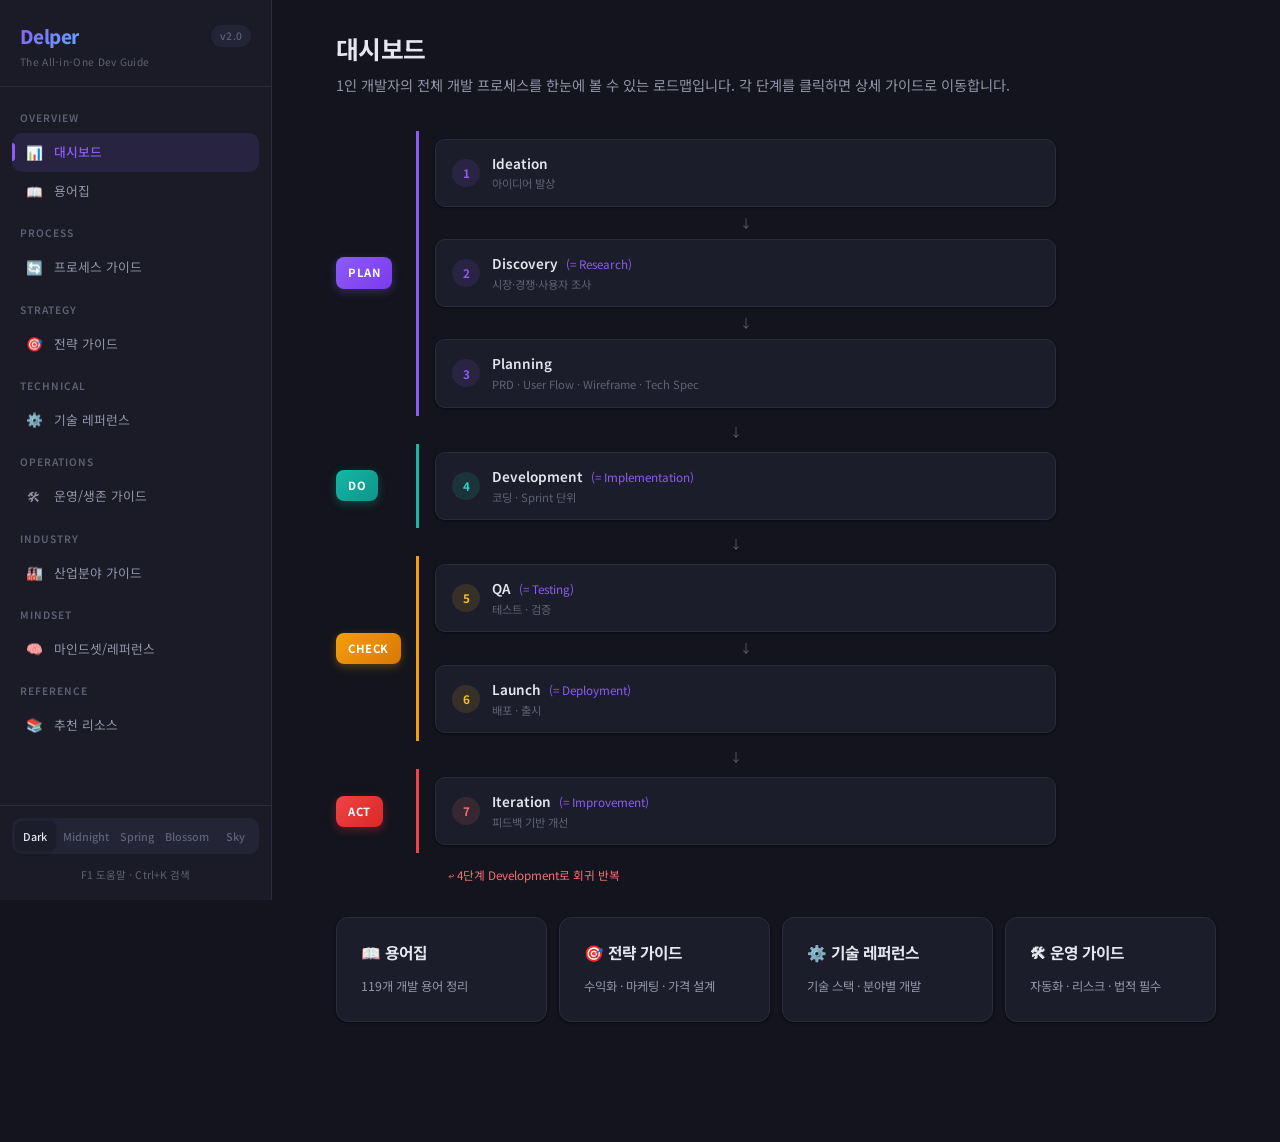
==== commit 73f01171: "feat: 즐겨찾기 개선, UI 수정, 리소스 섹션, 용어 추가, 문서화 - 즐겨찾기 리본 UI + 전용 필터 버튼 + 카테고리 개수 표시 - 퍼널 단계 카드화 (테두리 구분), " ====
--- a/index.html
+++ b/index.html
@@ -3,9 +3,9 @@
 <head>
   <meta charset="UTF-8">
   <meta name="viewport" content="width=device-width, initial-scale=1.0">
-  <title>1인 개발자 종합 가이드</title>
+  <title>Delper — 1인 개발자 종합 가이드</title>
   <meta name="description" content="1인 개발자를 위한 프로세스, 전략, 기술, 운영 종합 가이드">
-  <meta property="og:title" content="1인 개발자 종합 가이드">
+  <meta property="og:title" content="Delper — 1인 개발자 종합 가이드">
   <meta property="og:description" content="개발 프로세스부터 수익화까지, 1인 개발자의 모든 것">
   <link rel="preconnect" href="https://fonts.googleapis.com">
   <link rel="preconnect" href="https://fonts.gstatic.com" crossorigin>
@@ -26,8 +26,11 @@
 <!-- ===== SIDEBAR ===== -->
 <aside class="sidebar" id="sidebar">
   <div class="sidebar-header">
-    <h1>DEV GUIDE</h1>
-    <span>v2.0</span>
+    <div class="sidebar-header-top">
+      <h1>Delper</h1>
+      <span>v2.0</span>
+    </div>
+    <div class="sidebar-subtitle">The All-in-One Dev Guide</div>
   </div>
   <nav class="sidebar-nav">
     <div class="nav-section">
@@ -205,21 +208,22 @@
      ================================================================ -->
 <div class="section" id="sec-glossary">
   <h2 class="section-title">용어집</h2>
-  <p class="section-desc">개발 프로세스 전반에서 사용되는 핵심 용어들을 카테고리별로 정리했습니다.</p>
+  <p class="section-desc">개발 프로세스 전반에서 사용되는 핵심 용어 <strong id="glossaryTotal">0</strong>개를 카테고리별로 정리했습니다.</p>
 
   <input type="text" class="glossary-search" id="glossarySearch" placeholder="용어 검색... (예: PRD, MVP, CI/CD)" oninput="filterGlossary()">
 
   <div class="glossary-filters" id="glossaryFilters">
-    <button class="filter-btn active" data-filter="all" onclick="setGlossaryFilter('all')">전체</button>
-    <button class="filter-btn" data-filter="doc" onclick="setGlossaryFilter('doc')">기획 문서</button>
-    <button class="filter-btn" data-filter="method" onclick="setGlossaryFilter('method')">방법론</button>
-    <button class="filter-btn" data-filter="phase" onclick="setGlossaryFilter('phase')">프로세스 단계</button>
-    <button class="filter-btn" data-filter="discovery" onclick="setGlossaryFilter('discovery')">Discovery</button>
-    <button class="filter-btn" data-filter="devpractice" onclick="setGlossaryFilter('devpractice')">Development 실무</button>
-    <button class="filter-btn" data-filter="design-decision" onclick="setGlossaryFilter('design-decision')">설계 결정</button>
-    <button class="filter-btn" data-filter="qa" onclick="setGlossaryFilter('qa')">QA/테스트</button>
-    <button class="filter-btn" data-filter="launch" onclick="setGlossaryFilter('launch')">Launch/배포</button>
-    <button class="filter-btn" data-filter="ops" onclick="setGlossaryFilter('ops')">운영/개선</button>
+    <button class="filter-btn filter-btn--bookmark" data-filter="bookmarked" onclick="setGlossaryFilter('bookmarked')">★ 즐겨찾기(<span id="bookmarkCount">0</span>)</button>
+    <button class="filter-btn active" data-filter="all" onclick="setGlossaryFilter('all')">전체(<span class="filter-count" data-cat="all">0</span>)</button>
+    <button class="filter-btn" data-filter="doc" onclick="setGlossaryFilter('doc')">기획 문서(<span class="filter-count" data-cat="doc">0</span>)</button>
+    <button class="filter-btn" data-filter="method" onclick="setGlossaryFilter('method')">방법론(<span class="filter-count" data-cat="method">0</span>)</button>
+    <button class="filter-btn" data-filter="phase" onclick="setGlossaryFilter('phase')">프로세스 단계(<span class="filter-count" data-cat="phase">0</span>)</button>
+    <button class="filter-btn" data-filter="discovery" onclick="setGlossaryFilter('discovery')">Discovery(<span class="filter-count" data-cat="discovery">0</span>)</button>
+    <button class="filter-btn" data-filter="devpractice" onclick="setGlossaryFilter('devpractice')">Development 실무(<span class="filter-count" data-cat="devpractice">0</span>)</button>
+    <button class="filter-btn" data-filter="design-decision" onclick="setGlossaryFilter('design-decision')">설계 결정(<span class="filter-count" data-cat="design-decision">0</span>)</button>
+    <button class="filter-btn" data-filter="qa" onclick="setGlossaryFilter('qa')">QA/테스트(<span class="filter-count" data-cat="qa">0</span>)</button>
+    <button class="filter-btn" data-filter="launch" onclick="setGlossaryFilter('launch')">Launch/배포(<span class="filter-count" data-cat="launch">0</span>)</button>
+    <button class="filter-btn" data-filter="ops" onclick="setGlossaryFilter('ops')">운영/개선(<span class="filter-count" data-cat="ops">0</span>)</button>
   </div>
 
   <div id="glossaryList"><!-- Rendered by glossary.js from GLOSSARY_DATA --></div>
@@ -520,31 +524,31 @@
         <div class="decision-tree-branches">
           <div class="card">
             <h4 class="text-teal">도구/SaaS</h4>
-            <p class="content-text">반복 사용? → <strong>구독형 (SaaS)</strong></p>
-            <p class="content-text">AI 호출 많음? → <strong>사용량 기반</strong></p>
-            <p class="content-text">무료 사용자 필요? → <strong>프리미엄</strong></p>
+            <p class="content-text">반복 사용 → <strong>구독형</strong></p>
+            <p class="content-text">AI 호출 → <strong>사용량 기반</strong></p>
+            <p class="content-text">무료 필요 → <strong>프리미엄</strong></p>
           </div>
           <div class="card">
             <h4 class="text-coral">디지털 상품</h4>
-            <p class="content-text">템플릿/플러그인 → <strong>원타임 결제</strong></p>
-            <p class="content-text">데이터 API → <strong>사용량 기반</strong></p>
-            <p class="content-text">B2B 제공 → <strong>라이선스</strong></p>
+            <p class="content-text">템플릿 → <strong>원타임 결제</strong></p>
+            <p class="content-text">데이터 API → <strong>사용량</strong></p>
+            <p class="content-text">B2B → <strong>라이선스</strong></p>
           </div>
           <div class="card">
             <h4 class="text-amber">콘텐츠/미디어</h4>
-            <p class="content-text">유튜브/블로그 → <strong>광고 기반</strong></p>
-            <p class="content-text">오픈소스 → <strong>후원/도네이션</strong></p>
+            <p class="content-text">유튜브 → <strong>광고 기반</strong></p>
+            <p class="content-text">오픈소스 → <strong>후원</strong></p>
             <p class="content-text">중개/매칭 → <strong>수수료</strong></p>
           </div>
           <div class="card">
             <h4 class="text-green">플랫폼/커뮤니티</h4>
-            <p class="content-text">교육/강의 → <strong>구독형 + 원타임</strong></p>
+            <p class="content-text">교육 → <strong>구독+원타임</strong></p>
             <p class="content-text">커뮤니티 → <strong>멤버십</strong></p>
-            <p class="content-text">마켓플레이스 → <strong>수수료</strong></p>
+            <p class="content-text">마켓 → <strong>수수료</strong></p>
           </div>
         </div>
-        <div class="card" style="margin-top:12px;text-align:center;border-color:var(--green)">
-          <p class="content-text text-green"><strong>대부분의 성공적 서비스 → 하이브리드 (위 모델을 2~3개 조합)</strong></p>
+        <div class="card" style="margin-top:12px;text-align:center;border-color:var(--green);padding:8px 20px;margin-bottom:0">
+          <p class="content-text text-green" style="margin-bottom:0;font-size:0.85rem"><strong>대부분의 성공적 서비스 → 하이브리드 (위 모델을 2~3개 조합)</strong></p>
         </div>
       </div>
     </div></div>
@@ -582,12 +586,12 @@
     <div class="accordion-body"><div class="accordion-content">
       <div class="funnel">
         <div class="funnel-step" style="background:var(--purple-bg);color:var(--purple);max-width:100%">📢 인지 (Awareness) — 제품 존재를 처음 알게 됨</div>
-        <div class="funnel-step" style="background:var(--blue-bg);color:var(--blue);max-width:90%">🤔 고려 (Consideration) — 랜딩 페이지 방문, 비교</div>
-        <div class="funnel-step" style="background:var(--teal-bg);color:var(--teal);max-width:78%">✅ 전환 (Conversion) — 가입, 무료 체험 시작</div>
-        <div class="funnel-step" style="background:var(--green-bg);color:var(--green);max-width:65%">⚡ 활성화 (Activation) — "아 이거 좋다" 순간</div>
-        <div class="funnel-step" style="background:var(--amber-bg);color:var(--amber);max-width:52%">🔄 유지 (Retention) — 반복 사용, 습관 형성</div>
-        <div class="funnel-step" style="background:var(--coral-bg);color:var(--coral);max-width:40%">📈 확장 (Expansion) — 무료→유료, 업셀</div>
-        <div class="funnel-step" style="background:var(--pink-bg);color:var(--pink);max-width:30%">❤️ 옹호 (Advocacy) — 자발적 추천, 바이럴</div>
+        <div class="funnel-step" style="background:var(--blue-bg);color:var(--blue);max-width:92%">🤔 고려 (Consideration) — 랜딩 페이지 방문, 비교</div>
+        <div class="funnel-step" style="background:var(--teal-bg);color:var(--teal);max-width:84%">✅ 전환 (Conversion) — 가입, 무료 체험 시작</div>
+        <div class="funnel-step" style="background:var(--green-bg);color:var(--green);max-width:76%">⚡ 활성화 (Activation) — "아 이거 좋다" 순간</div>
+        <div class="funnel-step" style="background:var(--amber-bg);color:var(--amber);max-width:68%">🔄 유지 (Retention) — 반복 사용, 습관 형성</div>
+        <div class="funnel-step" style="background:var(--coral-bg);color:var(--coral);max-width:60%">📈 확장 (Expansion) — 무료→유료, 업셀</div>
+        <div class="funnel-step" style="background:var(--pink-bg);color:var(--pink);max-width:52%">❤️ 옹호 (Advocacy) — 자발적 추천, 바이럴</div>
       </div>
     </div></div>
   </div>
@@ -681,10 +685,10 @@
       <h4 class="content-heading content-heading--purple">AARRR 해적 지표 (단계별 핵심 지표)</h4>
       <div class="funnel">
         <div class="funnel-step" style="background:var(--purple-bg);color:var(--purple);max-width:100%">📢 Acquisition (획득) — 사용자가 어디서 오는가? → 채널별 유입 수, CAC</div>
-        <div class="funnel-step" style="background:var(--blue-bg);color:var(--blue);max-width:90%">⚡ Activation (활성화) — "아하 모먼트"에 도달했는가? → Day 1 잔존율, Time to Value</div>
-        <div class="funnel-step" style="background:var(--teal-bg);color:var(--teal);max-width:78%">🔄 Retention (유지) — 계속 돌아오는가? → Day 7/30 잔존율, DAU/MAU</div>
-        <div class="funnel-step" style="background:var(--green-bg);color:var(--green);max-width:65%">💰 Revenue (수익) — 돈을 내는가? → MRR, ARPU, 무료→유료 전환율</div>
-        <div class="funnel-step" style="background:var(--amber-bg);color:var(--amber);max-width:52%">📣 Referral (추천) — 다른 사람에게 알리는가? → NPS, K-factor, 레퍼럴 전환율</div>
+        <div class="funnel-step" style="background:var(--blue-bg);color:var(--blue);max-width:92%">⚡ Activation (활성화) — "아하 모먼트"에 도달했는가? → Day 1 잔존율, Time to Value</div>
+        <div class="funnel-step" style="background:var(--teal-bg);color:var(--teal);max-width:84%">🔄 Retention (유지) — 계속 돌아오는가? → Day 7/30 잔존율, DAU/MAU</div>
+        <div class="funnel-step" style="background:var(--green-bg);color:var(--green);max-width:76%">💰 Revenue (수익) — 돈을 내는가? → MRR, ARPU, 무료→유료 전환율</div>
+        <div class="funnel-step" style="background:var(--amber-bg);color:var(--amber);max-width:68%">📣 Referral (추천) — 다른 사람에게 알리는가? → NPS, K-factor, 레퍼럴 전환율</div>
       </div>
 
       <h4 class="content-heading content-heading--teal">핵심 지표 세부 설명</h4>
--- a/css/layout.css
+++ b/css/layout.css
@@ -30,17 +30,21 @@
 
 /* ---- Sidebar Header ---- */
 .sidebar-header {
-  padding: 20px 20px 18px;
+  padding: 20px 20px 16px;
   border-bottom: 1px solid var(--bd);
+}
+
+.sidebar-header-top {
   display: flex;
   align-items: center;
   justify-content: space-between;
+  margin-bottom: 1px;
 }
 
 .sidebar-header h1 {
-  font-size: 1rem;
-  font-weight: 700;
-  letter-spacing: -0.02em;
+  font-size: 1.25rem;
+  font-weight: 800;
+  letter-spacing: -0.03em;
   background: linear-gradient(135deg, var(--purple), var(--blue));
   -webkit-background-clip: text;
   -webkit-text-fill-color: transparent;
@@ -55,6 +59,13 @@
   border-radius: var(--radius-pill);
   font-weight: 500;
   letter-spacing: 0.02em;
+}
+
+.sidebar-subtitle {
+  font-size: 0.68rem;
+  color: var(--tx-3);
+  letter-spacing: 0.03em;
+  font-weight: 400;
 }
 
 
--- a/css/components.css
+++ b/css/components.css
@@ -197,6 +197,7 @@
 
 /* ---- Term Cards ---- */
 .term-card {
+  position: relative;
   background: var(--bg-card);
   border: 1px solid var(--bd);
   border-radius: var(--radius-md);
@@ -483,12 +484,12 @@
 }
 
 /* Benchmark table specific */
-.bench-good {
+.bench-table td.bench-good {
   color: var(--green);
   font-weight: 600;
 }
 
-.bench-bad {
+.bench-table td.bench-bad {
   color: var(--red);
   font-weight: 600;
 }
@@ -698,14 +699,15 @@
 }
 
 .funnel-step {
-  padding: 12px 16px;
+  padding: 10px 14px;
   text-align: center;
   border-radius: 10px;
-  font-size: 0.82rem;
+  font-size: 0.78rem;
   font-weight: 500;
   transition: transform 0.15s;
   cursor: default;
   width: 100%;
+  white-space: nowrap;
   border: 1px solid var(--bd);
   box-shadow: var(--shadow-card);
 }
@@ -1301,18 +1303,57 @@
 
 
 /* ==========================================================================
-   BOOKMARK BUTTONS
+   BOOKMARK BUTTONS (Ribbon style)
    ========================================================================== */
 .bookmark-btn {
+  position: absolute;
+  top: -1px;
+  right: 16px;
+  width: 24px;
+  height: 32px;
   cursor: pointer;
-  font-size: 0.9rem;
-  color: var(--tx-3);
-  transition: color 0.15s, transform 0.15s;
-  margin-left: auto;
-  flex-shrink: 0;
-}
-.bookmark-btn:hover { color: var(--amber); transform: scale(1.15); }
-.bookmark-btn.bookmarked { color: var(--amber); }
+  z-index: 2;
+  transition: transform 0.2s ease, filter 0.2s ease;
+}
+
+.bookmark-btn::before {
+  content: '';
+  position: absolute;
+  top: 0;
+  left: 0;
+  width: 100%;
+  height: 100%;
+  background: var(--bg-3);
+  clip-path: polygon(0 0, 100% 0, 100% 100%, 50% 75%, 0 100%);
+  border: 1px solid var(--bd);
+  transition: background 0.2s ease;
+}
+
+.bookmark-btn:hover::before {
+  background: var(--amber-bg);
+}
+
+.bookmark-btn.bookmarked::before {
+  background: var(--amber);
+  border-color: var(--amber);
+}
+
+.bookmark-btn:hover {
+  transform: translateY(2px);
+}
+
+/* ==========================================================================
+   BOOKMARK FILTER BUTTON
+   ========================================================================== */
+.filter-btn--bookmark {
+  border-color: var(--amber);
+  color: var(--amber);
+}
+.filter-btn--bookmark.active {
+  background: var(--amber-bg);
+  border-color: var(--amber);
+  color: var(--amber);
+}
 
 
 /* ==========================================================================
--- a/css/sections.css
+++ b/css/sections.css
@@ -564,6 +564,19 @@
 
 .decision-tree-branches .card {
   margin-bottom: 0;
+  padding: 16px;
+  text-align: center;
+}
+
+.decision-tree-branches .card .content-text {
+  font-size: 0.82rem;
+  margin-bottom: 6px;
+  white-space: nowrap;
+}
+
+.decision-tree-branches .card h4 {
+  font-size: 0.92rem;
+  margin-bottom: 10px;
 }
 
 
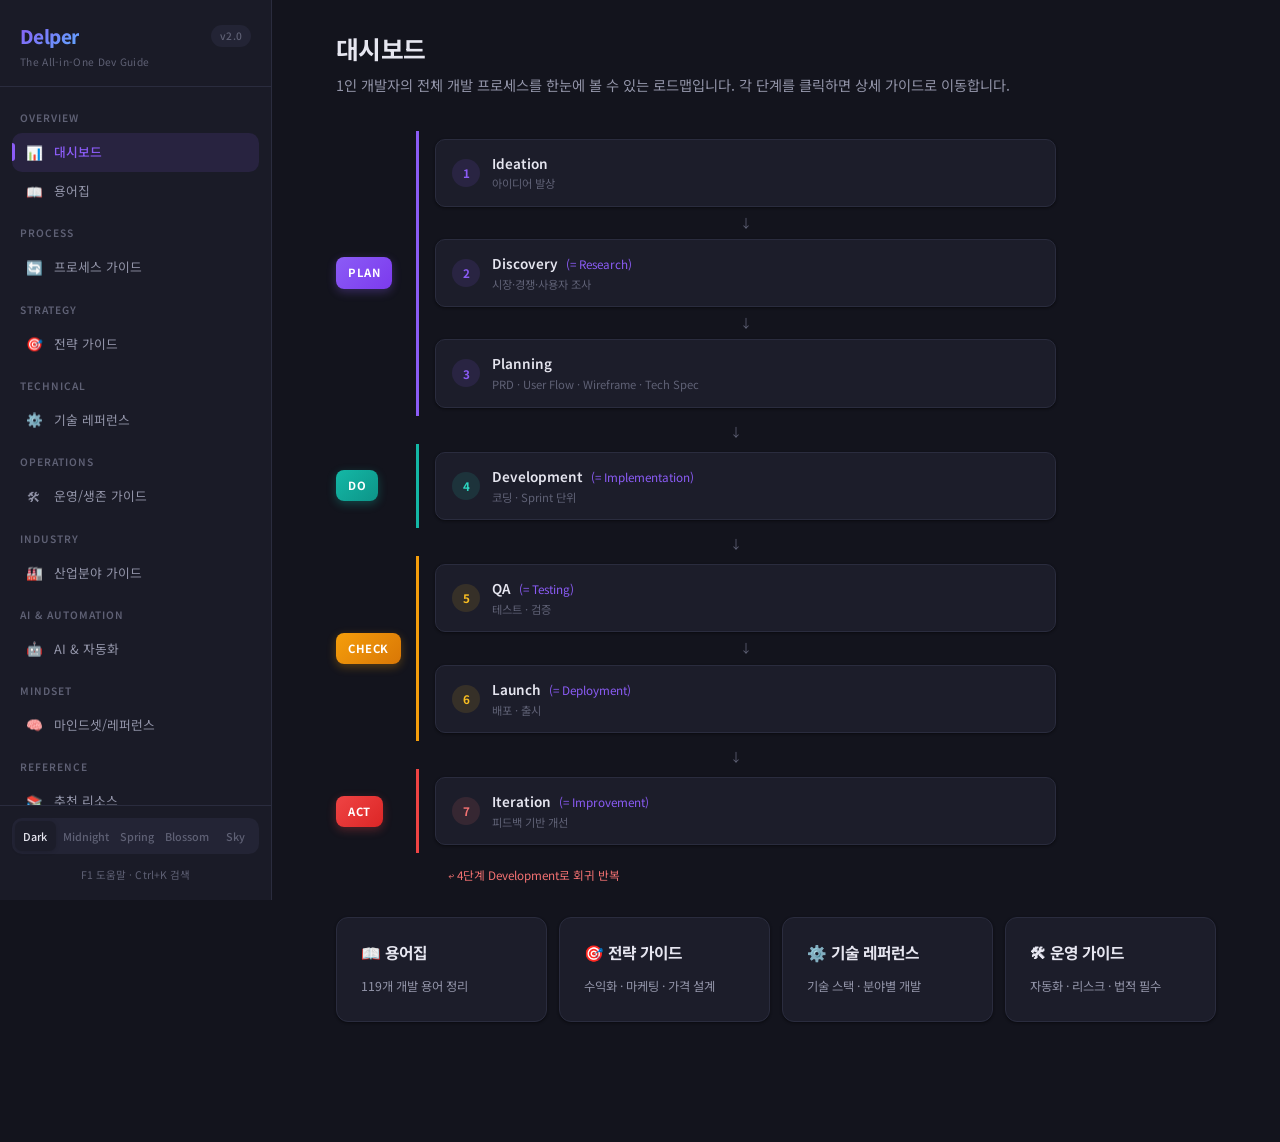
==== commit dea9a386: "feat: AI & 자동화 섹션 추가 (바이브코딩/AI활용/하네스 3탭) - 사이드바에 AI & 자동화 메뉴 추가 - 바이브코딩 탭: 개념, 실전 워크플로우 5단계, 도구별 가이드" ====
--- a/index.html
+++ b/index.html
@@ -3,10 +3,19 @@
 <head>
   <meta charset="UTF-8">
   <meta name="viewport" content="width=device-width, initial-scale=1.0">
-  <title>Delper — 1인 개발자 종합 가이드</title>
-  <meta name="description" content="1인 개발자를 위한 프로세스, 전략, 기술, 운영 종합 가이드">
-  <meta property="og:title" content="Delper — 1인 개발자 종합 가이드">
-  <meta property="og:description" content="개발 프로세스부터 수익화까지, 1인 개발자의 모든 것">
+  <title>Delper — The All-in-One Dev Guide</title>
+  <meta name="description" content="프로세스부터 수익화까지, 개발자를 위한 올인원 레퍼런스">
+  <meta property="og:title" content="Delper — The All-in-One Dev Guide">
+  <meta property="og:description" content="프로세스부터 수익화까지, 개발자를 위한 올인원 레퍼런스">
+  <meta property="og:image" content="https://bombcodee.github.io/Delper/og-image.jpg">
+  <meta property="og:image:width" content="1200">
+  <meta property="og:image:height" content="630">
+  <meta property="og:type" content="website">
+  <meta property="og:url" content="https://bombcodee.github.io/Delper/">
+  <meta name="twitter:card" content="summary_large_image">
+  <meta name="twitter:title" content="Delper — The All-in-One Dev Guide">
+  <meta name="twitter:description" content="프로세스부터 수익화까지, 개발자를 위한 올인원 레퍼런스">
+  <meta name="twitter:image" content="https://bombcodee.github.io/Delper/og-image.jpg">
   <link rel="preconnect" href="https://fonts.googleapis.com">
   <link rel="preconnect" href="https://fonts.gstatic.com" crossorigin>
   <link href="https://fonts.googleapis.com/css2?family=Noto+Sans+KR:wght@300;400;500;700&family=JetBrains+Mono:wght@400;500&display=swap" rel="stylesheet">
@@ -70,6 +79,12 @@
       <div class="nav-section-title">Industry</div>
       <div class="nav-item" data-section="industry" onclick="showSection('industry')">
         <span class="icon">🏭</span> 산업분야 가이드
+      </div>
+    </div>
+    <div class="nav-section">
+      <div class="nav-section-title">AI & Automation</div>
+      <div class="nav-item" data-section="ai" onclick="showSection('ai')">
+        <span class="icon">🤖</span> AI & 자동화
       </div>
     </div>
     <div class="nav-section">
@@ -925,27 +940,27 @@
   <div class="card">
     <div class="card-title">📚 필독서</div>
     <div class="stack-grid">
-      <a href="https://www.yes24.com/Product/Goods/7921196" target="_blank" rel="noopener" class="stack-item stack-item--link">
-        <strong>Lean Startup</strong>
+      <a href="https://www.yes24.com/product/goods/7921251" target="_blank" rel="noopener" class="stack-item stack-item--link">
+        <strong>린 스타트업</strong>
         <span>Eric Ries — MVP 기반 시장 검증의 바이블</span>
       </a>
-      <a href="https://www.yes24.com/Product/Goods/15624274" target="_blank" rel="noopener" class="stack-item stack-item--link">
-        <strong>Zero to One</strong>
+      <a href="https://www.yes24.com/product/goods/103990890" target="_blank" rel="noopener" class="stack-item stack-item--link">
+        <strong>제로 투 원</strong>
         <span>Peter Thiel — 경쟁 없는 시장을 만드는 법</span>
       </a>
-      <a href="https://www.yes24.com/Product/Goods/97883533" target="_blank" rel="noopener" class="stack-item stack-item--link">
+      <a href="https://www.yes24.com/product/goods/69785362" target="_blank" rel="noopener" class="stack-item stack-item--link">
         <strong>The Mom Test</strong>
-        <span>Rob Fitzpatrick — 사용자 인터뷰 방법론</span>
-      </a>
-      <a href="https://www.yes24.com/Product/Goods/44064465" target="_blank" rel="noopener" class="stack-item stack-item--link">
+        <span>Rob Fitzpatrick — 사용자 인터뷰 방법론 (영문 원서)</span>
+      </a>
+      <a href="https://basecamp.com/shapeup" target="_blank" rel="noopener" class="stack-item stack-item--link">
         <strong>Shape Up</strong>
         <span>Basecamp — 6주 사이클 개발 방법론 (무료 공개)</span>
       </a>
-      <a href="https://www.yes24.com/Product/Goods/108748841" target="_blank" rel="noopener" class="stack-item stack-item--link">
+      <a href="https://www.yes24.com/product/goods/67512293" target="_blank" rel="noopener" class="stack-item stack-item--link">
         <strong>인스파이어드</strong>
         <span>Marty Cagan — 제품 관리의 정석</span>
       </a>
-      <a href="https://www.yes24.com/Product/Goods/4045732" target="_blank" rel="noopener" class="stack-item stack-item--link">
+      <a href="https://www.yes24.com/product/goods/11775117" target="_blank" rel="noopener" class="stack-item stack-item--link">
         <strong>린 분석</strong>
         <span>Alistair Croll — 데이터 기반 스타트업 성장</span>
       </a>
@@ -980,6 +995,10 @@
         <strong>Acquire.com</strong>
         <span>SaaS/사이드 프로젝트 매각 마켓플레이스</span>
       </a>
+      <a href="https://www.reddit.com/r/SaaS/" target="_blank" rel="noopener" class="stack-item stack-item--link">
+        <strong>r/SaaS</strong>
+        <span>SaaS 개발/마케팅/성장 커뮤니티</span>
+      </a>
     </div>
   </div>
 
@@ -1011,6 +1030,14 @@
         <strong>Josh tried coding</strong>
         <span>영어, Next.js/풀스택 프로젝트</span>
       </a>
+      <a href="https://www.youtube.com/@deaborable" target="_blank" rel="noopener" class="stack-item stack-item--link">
+        <strong>조코딩</strong>
+        <span>한국어, 비전공자도 쉽게 따라하는 코딩</span>
+      </a>
+      <a href="https://www.udemy.com" target="_blank" rel="noopener" class="stack-item stack-item--link">
+        <strong>Udemy</strong>
+        <span>실전 프로젝트 기반 강의 (할인 때 구매)</span>
+      </a>
     </div>
   </div>
 
@@ -1030,9 +1057,13 @@
         <strong>Mintlify</strong>
         <span>기술 문서 호스팅</span>
       </a>
-      <a href="https://convertkit.com" target="_blank" rel="noopener" class="stack-item stack-item--link">
-        <strong>ConvertKit / Beehiiv</strong>
+      <a href="https://kit.com" target="_blank" rel="noopener" class="stack-item stack-item--link">
+        <strong>Kit (구 ConvertKit)</strong>
         <span>뉴스레터 마케팅</span>
+      </a>
+      <a href="https://beehiiv.com" target="_blank" rel="noopener" class="stack-item stack-item--link">
+        <strong>Beehiiv</strong>
+        <span>뉴스레터 플랫폼 + 수익화</span>
       </a>
       <a href="https://testimonial.to" target="_blank" rel="noopener" class="stack-item stack-item--link">
         <strong>Testimonial.to</strong>
@@ -1049,6 +1080,22 @@
       <a href="https://linear.app" target="_blank" rel="noopener" class="stack-item stack-item--link">
         <strong>Linear</strong>
         <span>프로젝트/이슈 관리</span>
+      </a>
+      <a href="https://vercel.com" target="_blank" rel="noopener" class="stack-item stack-item--link">
+        <strong>Vercel</strong>
+        <span>프론트엔드 배포 + 서버리스</span>
+      </a>
+      <a href="https://supabase.com" target="_blank" rel="noopener" class="stack-item stack-item--link">
+        <strong>Supabase</strong>
+        <span>오픈소스 Firebase 대안 (DB + Auth)</span>
+      </a>
+      <a href="https://stripe.com" target="_blank" rel="noopener" class="stack-item stack-item--link">
+        <strong>Stripe</strong>
+        <span>결제 연동 (구독/일회성)</span>
+      </a>
+      <a href="https://sentry.io" target="_blank" rel="noopener" class="stack-item stack-item--link">
+        <strong>Sentry</strong>
+        <span>에러 모니터링 + 성능 추적</span>
       </a>
     </div>
   </div>
@@ -1065,13 +1112,48 @@
         <strong>디스콰이엇 메이커 스토리</strong>
         <span>한국 메이커 성공/실패 사례</span>
       </a>
-      <a href="https://www.producthunt.com/leaderboard/weekly" target="_blank" rel="noopener" class="stack-item stack-item--link">
-        <strong>Product Hunt Weekly Top</strong>
-        <span>주간 인기 제품 분석</span>
+      <a href="https://www.producthunt.com/leaderboard" target="_blank" rel="noopener" class="stack-item stack-item--link">
+        <strong>Product Hunt Leaderboard</strong>
+        <span>인기 제품 랭킹 분석</span>
       </a>
       <a href="https://microfounder.com" target="_blank" rel="noopener" class="stack-item stack-item--link">
         <strong>MicroFounder</strong>
         <span>마이크로 SaaS 사례 모음</span>
+      </a>
+      <a href="https://www.failory.com" target="_blank" rel="noopener" class="stack-item stack-item--link">
+        <strong>Failory</strong>
+        <span>스타트업 실패 사례 분석 + 교훈</span>
+      </a>
+    </div>
+  </div>
+
+  <!-- 무료 디자인/에셋 -->
+  <div class="card">
+    <div class="card-title">🎨 무료 디자인 리소스</div>
+    <div class="stack-grid">
+      <a href="https://figma.com" target="_blank" rel="noopener" class="stack-item stack-item--link">
+        <strong>Figma</strong>
+        <span>UI/UX 디자인 + 프로토타이핑</span>
+      </a>
+      <a href="https://heroicons.com" target="_blank" rel="noopener" class="stack-item stack-item--link">
+        <strong>Heroicons</strong>
+        <span>Tailwind 팀의 무료 아이콘 세트</span>
+      </a>
+      <a href="https://unsplash.com" target="_blank" rel="noopener" class="stack-item stack-item--link">
+        <strong>Unsplash</strong>
+        <span>무료 고화질 사진 (상업용 가능)</span>
+      </a>
+      <a href="https://coolors.co" target="_blank" rel="noopener" class="stack-item stack-item--link">
+        <strong>Coolors</strong>
+        <span>컬러 팔레트 생성기</span>
+      </a>
+      <a href="https://fonts.google.com" target="_blank" rel="noopener" class="stack-item stack-item--link">
+        <strong>Google Fonts</strong>
+        <span>무료 웹 폰트</span>
+      </a>
+      <a href="https://undraw.co" target="_blank" rel="noopener" class="stack-item stack-item--link">
+        <strong>unDraw</strong>
+        <span>무료 일러스트레이션 (색상 커스텀)</span>
       </a>
     </div>
   </div>
@@ -1093,6 +1175,411 @@
 
   <div class="ind-tabs" id="indTabs"><!-- Rendered by industry.js --></div>
   <div id="indContent"><!-- Rendered by industry.js --></div>
+</div>
+
+<!-- ========== AI & 자동화 ========== -->
+<div class="section" id="sec-ai">
+  <h2 class="section-title">AI & 자동화</h2>
+  <p class="section-desc">바이브코딩, AI 활용, 하네스 엔지니어링 — 혼자서 10배로 일하는 방법</p>
+
+  <!-- AI 탭 -->
+  <div class="ai-tabs" id="aiTabs">
+    <button class="ai-tab active" onclick="showAiTab('vibecoding')">🎵 바이브코딩</button>
+    <button class="ai-tab" onclick="showAiTab('ai-usage')">🧠 AI 활용</button>
+    <button class="ai-tab" onclick="showAiTab('harness')">⚙️ 하네스 엔지니어링</button>
+  </div>
+
+  <!-- ===== 바이브코딩 탭 ===== -->
+  <div class="ai-panel active" id="panel-vibecoding">
+
+    <div class="accordion">
+      <div class="accordion-header" onclick="toggleAccordion(this)">
+        <span>바이브코딩이란?</span>
+        <span class="accordion-arrow">▼</span>
+      </div>
+      <div class="accordion-body">
+        <p><strong>Vibe Coding</strong>은 AI에게 자연어로 의도를 전달하고, AI가 코드를 생성하는 개발 방식입니다. 2025년 Andrej Karpathy가 명명했으며, "분위기(vibe)에 맡겨서 코딩한다"는 의미입니다.</p>
+        <div class="card" style="margin-top:12px">
+          <div class="card-title">기존 개발 vs 바이브코딩</div>
+          <div class="matrix-grid">
+            <div class="matrix-cell" style="border-left-color:var(--tx-3)">
+              <strong>기존 개발</strong>
+              <p>코드를 직접 작성, 문법·API를 숙지해야 함, 디버깅도 직접</p>
+            </div>
+            <div class="matrix-cell" style="border-left-color:var(--purple)">
+              <strong>바이브코딩</strong>
+              <p>의도를 자연어로 전달, AI가 코드 생성, 결과를 검증·수정</p>
+            </div>
+          </div>
+        </div>
+        <div class="card" style="margin-top:12px">
+          <div class="card-title">핵심 원칙</div>
+          <ul class="checklist">
+            <li onclick="toggleCheck(this)"><span class="check-box"></span> 명확한 컨텍스트 제공 (PRD, 아키텍처 문서를 AI에게 전달)</li>
+            <li onclick="toggleCheck(this)"><span class="check-box"></span> 작은 단위로 요청 (한번에 전체가 아닌 기능 단위)</li>
+            <li onclick="toggleCheck(this)"><span class="check-box"></span> 생성된 코드를 반드시 검증 (테스트, 리뷰)</li>
+            <li onclick="toggleCheck(this)"><span class="check-box"></span> 반복 개선 (결과물 피드백 → 재생성)</li>
+            <li onclick="toggleCheck(this)"><span class="check-box"></span> 버전 관리 철저 (AI가 만든 코드도 커밋 단위 관리)</li>
+          </ul>
+        </div>
+      </div>
+    </div>
+
+    <div class="accordion">
+      <div class="accordion-header" onclick="toggleAccordion(this)">
+        <span>실전 워크플로우</span>
+        <span class="accordion-arrow">▼</span>
+      </div>
+      <div class="accordion-body">
+        <div class="card">
+          <div class="card-title">바이브코딩 5단계</div>
+          <div class="process-steps">
+            <div class="process-step">
+              <div class="step-num" style="background:var(--purple-bg);color:var(--purple)">1</div>
+              <div class="step-info">
+                <div class="step-title">컨텍스트 준비</div>
+                <div class="step-sub">PRD, 와이어프레임, 기존 코드 구조를 AI에게 전달할 문서로 정리</div>
+              </div>
+            </div>
+            <div class="step-arrow">↓</div>
+            <div class="process-step">
+              <div class="step-num" style="background:var(--blue-bg);color:var(--blue)">2</div>
+              <div class="step-info">
+                <div class="step-title">프롬프트 설계</div>
+                <div class="step-sub">구체적이고 범위가 좁은 요청 작성. "로그인 페이지 만들어줘" ❌ → "이메일/비밀번호 입력 폼 + 유효성 검증 + 에러 표시 컴포넌트" ✅</div>
+              </div>
+            </div>
+            <div class="step-arrow">↓</div>
+            <div class="process-step">
+              <div class="step-num" style="background:var(--green-bg);color:var(--green)">3</div>
+              <div class="step-info">
+                <div class="step-title">코드 생성</div>
+                <div class="step-sub">AI가 코드 생성. 병렬 에이전트로 여러 파일 동시 작업 가능</div>
+              </div>
+            </div>
+            <div class="step-arrow">↓</div>
+            <div class="process-step">
+              <div class="step-num" style="background:var(--amber-bg);color:var(--amber)">4</div>
+              <div class="step-info">
+                <div class="step-title">검증 & 피드백</div>
+                <div class="step-sub">생성된 코드 실행, 테스트, 코드 리뷰. 문제점을 구체적으로 피드백</div>
+              </div>
+            </div>
+            <div class="step-arrow">↓</div>
+            <div class="process-step">
+              <div class="step-num" style="background:var(--teal-bg);color:var(--teal)">5</div>
+              <div class="step-info">
+                <div class="step-title">반복 & 커밋</div>
+                <div class="step-sub">피드백 반영 → 재생성 → 만족하면 커밋. 작은 단위로 자주 커밋</div>
+              </div>
+            </div>
+          </div>
+        </div>
+      </div>
+    </div>
+
+    <div class="accordion">
+      <div class="accordion-header" onclick="toggleAccordion(this)">
+        <span>도구별 가이드</span>
+        <span class="accordion-arrow">▼</span>
+      </div>
+      <div class="accordion-body">
+        <div class="stack-grid">
+          <div class="stack-item">
+            <strong>Claude Code</strong>
+            <span>터미널 기반 AI 코딩 에이전트. 파일 읽기/쓰기, 명령 실행, Git 연동. 병렬 에이전트, hooks, 자동화 지원</span>
+          </div>
+          <div class="stack-item">
+            <strong>Cursor</strong>
+            <span>VS Code 기반 AI 코드 에디터. 인라인 코드 생성, 채팅, 코드베이스 이해</span>
+          </div>
+          <div class="stack-item">
+            <strong>GitHub Copilot</strong>
+            <span>IDE 플러그인. 자동완성 중심. VS Code, JetBrains 등 다양한 IDE 지원</span>
+          </div>
+          <div class="stack-item">
+            <strong>Windsurf</strong>
+            <span>AI 네이티브 IDE. Cascade 기능으로 멀티파일 수정, 실시간 미리보기</span>
+          </div>
+          <div class="stack-item">
+            <strong>v0 by Vercel</strong>
+            <span>프롬프트로 UI 컴포넌트 생성. React + Tailwind 코드 출력</span>
+          </div>
+          <div class="stack-item">
+            <strong>Bolt.new</strong>
+            <span>브라우저에서 풀스택 앱 생성. 프롬프트 → 실행 가능한 앱</span>
+          </div>
+        </div>
+      </div>
+    </div>
+
+    <!-- 바이브코딩 추천 레퍼런스 -->
+    <div class="card" style="margin-top:20px">
+      <div class="card-title">📎 바이브코딩 레퍼런스</div>
+      <div class="stack-grid">
+        <a href="https://news.hada.io/topic?id=28021" target="_blank" rel="noopener" class="stack-item stack-item--link">
+          <strong>Claude Code 숨겨진 기능 15가지</strong>
+          <span>GeekNews — 모바일 코딩, 자동화, hooks, 배치 처리, 음성 코딩 등</span>
+        </a>
+        <a href="https://code.claude.com/docs" target="_blank" rel="noopener" class="stack-item stack-item--link">
+          <strong>Claude Code 공식 문서</strong>
+          <span>설치, 설정, hooks, sub-agents, 사용법 전체</span>
+        </a>
+        <a href="https://cursor.com" target="_blank" rel="noopener" class="stack-item stack-item--link">
+          <strong>Cursor 공식 사이트</strong>
+          <span>AI 코드 에디터 — 다운로드 및 문서</span>
+        </a>
+        <a href="https://v0.dev" target="_blank" rel="noopener" class="stack-item stack-item--link">
+          <strong>v0.dev</strong>
+          <span>Vercel의 AI UI 생성기</span>
+        </a>
+        <a href="https://bolt.new" target="_blank" rel="noopener" class="stack-item stack-item--link">
+          <strong>Bolt.new</strong>
+          <span>브라우저에서 풀스택 앱 생성</span>
+        </a>
+      </div>
+    </div>
+  </div>
+
+  <!-- ===== AI 활용 탭 ===== -->
+  <div class="ai-panel" id="panel-ai-usage">
+
+    <div class="accordion">
+      <div class="accordion-header" onclick="toggleAccordion(this)">
+        <span>개발 단계별 AI 활용법</span>
+        <span class="accordion-arrow">▼</span>
+      </div>
+      <div class="accordion-body">
+        <div class="process-steps">
+          <div class="process-step">
+            <div class="step-num" style="background:var(--purple-bg);color:var(--purple)">💡</div>
+            <div class="step-info">
+              <div class="step-title">기획 단계</div>
+              <div class="step-sub">PRD 초안 생성, 경쟁사 분석, 사용자 페르소나 작성, 기능 우선순위 정리</div>
+            </div>
+          </div>
+          <div class="step-arrow">↓</div>
+          <div class="process-step">
+            <div class="step-num" style="background:var(--blue-bg);color:var(--blue)">📐</div>
+            <div class="step-info">
+              <div class="step-title">설계 단계</div>
+              <div class="step-sub">아키텍처 리뷰, ERD 생성, API 스펙 초안, 기술 스택 선택 자문</div>
+            </div>
+          </div>
+          <div class="step-arrow">↓</div>
+          <div class="process-step">
+            <div class="step-num" style="background:var(--green-bg);color:var(--green)">💻</div>
+            <div class="step-info">
+              <div class="step-title">개발 단계</div>
+              <div class="step-sub">코드 생성, 리팩토링, 버그 수정, 코드 리뷰, 테스트 작성</div>
+            </div>
+          </div>
+          <div class="step-arrow">↓</div>
+          <div class="process-step">
+            <div class="step-num" style="background:var(--amber-bg);color:var(--amber)">🧪</div>
+            <div class="step-info">
+              <div class="step-title">테스트 단계</div>
+              <div class="step-sub">테스트 케이스 생성, 엣지 케이스 발견, 성능 분석, 보안 취약점 검토</div>
+            </div>
+          </div>
+          <div class="step-arrow">↓</div>
+          <div class="process-step">
+            <div class="step-num" style="background:var(--teal-bg);color:var(--teal)">📊</div>
+            <div class="step-info">
+              <div class="step-title">운영 단계</div>
+              <div class="step-sub">에러 로그 분석, 사용자 피드백 분류, 문서 자동 생성, 성능 모니터링 인사이트</div>
+            </div>
+          </div>
+        </div>
+      </div>
+    </div>
+
+    <div class="accordion">
+      <div class="accordion-header" onclick="toggleAccordion(this)">
+        <span>프롬프트 엔지니어링 기초</span>
+        <span class="accordion-arrow">▼</span>
+      </div>
+      <div class="accordion-body">
+        <div class="matrix-grid">
+          <div class="matrix-cell" style="border-left-color:var(--green)">
+            <strong>✅ 좋은 프롬프트</strong>
+            <ul>
+              <li>구체적인 입력/출력 형식 지정</li>
+              <li>컨텍스트 충분히 제공 (기존 코드, 제약조건)</li>
+              <li>역할 부여 ("시니어 백엔드 개발자로서")</li>
+              <li>단계별 사고 요청 ("step by step으로")</li>
+              <li>예시 포함 (few-shot)</li>
+            </ul>
+          </div>
+          <div class="matrix-cell" style="border-left-color:var(--red)">
+            <strong>❌ 안티패턴</strong>
+            <ul>
+              <li>"코드 짜줘" (범위 불명확)</li>
+              <li>한번에 너무 많은 요청</li>
+              <li>컨텍스트 없이 수정 요청</li>
+              <li>AI 출력을 검증 없이 사용</li>
+              <li>에러 메시지 없이 "안 돼" 피드백</li>
+            </ul>
+          </div>
+        </div>
+      </div>
+    </div>
+
+    <div class="accordion">
+      <div class="accordion-header" onclick="toggleAccordion(this)">
+        <span>AI 도구 레퍼런스</span>
+        <span class="accordion-arrow">▼</span>
+      </div>
+      <div class="accordion-body">
+        <div class="card">
+          <div class="card-title">코딩</div>
+          <div class="stack-grid">
+            <div class="stack-item"><strong>Claude Code</strong><span>터미널 AI 에이전트</span></div>
+            <div class="stack-item"><strong>Cursor</strong><span>AI 코드 에디터</span></div>
+            <div class="stack-item"><strong>GitHub Copilot</strong><span>IDE 자동완성</span></div>
+            <div class="stack-item"><strong>Windsurf</strong><span>AI 네이티브 IDE</span></div>
+          </div>
+        </div>
+        <div class="card" style="margin-top:12px">
+          <div class="card-title">디자인 & 프론트엔드</div>
+          <div class="stack-grid">
+            <div class="stack-item"><strong>v0</strong><span>AI UI 컴포넌트 생성</span></div>
+            <div class="stack-item"><strong>Bolt.new</strong><span>풀스택 앱 생성</span></div>
+            <div class="stack-item"><strong>Figma AI</strong><span>디자인 자동화</span></div>
+            <div class="stack-item"><strong>Galileo AI</strong><span>프롬프트 → UI 디자인</span></div>
+          </div>
+        </div>
+        <div class="card" style="margin-top:12px">
+          <div class="card-title">문서 & 분석</div>
+          <div class="stack-grid">
+            <div class="stack-item"><strong>Claude</strong><span>분석, 문서 작성, 코드 리뷰</span></div>
+            <div class="stack-item"><strong>ChatGPT</strong><span>범용 AI 어시스턴트</span></div>
+            <div class="stack-item"><strong>Notion AI</strong><span>문서 내 AI 보조</span></div>
+            <div class="stack-item"><strong>Gamma</strong><span>AI 프레젠테이션 생성</span></div>
+          </div>
+        </div>
+      </div>
+    </div>
+
+    <!-- AI 활용 추천 레퍼런스 -->
+    <div class="card" style="margin-top:20px">
+      <div class="card-title">📎 AI 활용 레퍼런스</div>
+      <div class="stack-grid">
+        <a href="https://docs.anthropic.com/en/docs/build-with-claude/prompt-engineering/overview" target="_blank" rel="noopener" class="stack-item stack-item--link">
+          <strong>Anthropic 프롬프트 엔지니어링 가이드</strong>
+          <span>공식 — 효과적인 프롬프트 작성법</span>
+        </a>
+        <a href="https://platform.openai.com/docs/guides/prompt-engineering" target="_blank" rel="noopener" class="stack-item stack-item--link">
+          <strong>OpenAI 프롬프트 가이드</strong>
+          <span>공식 — GPT 시리즈 프롬프트 전략</span>
+        </a>
+      </div>
+    </div>
+  </div>
+
+  <!-- ===== 하네스 엔지니어링 탭 ===== -->
+  <div class="ai-panel" id="panel-harness">
+
+    <div class="accordion">
+      <div class="accordion-header" onclick="toggleAccordion(this)">
+        <span>하네스 엔지니어링이란?</span>
+        <span class="accordion-arrow">▼</span>
+      </div>
+      <div class="accordion-body">
+        <p><strong>Harness(하네스)</strong>는 원래 "마구(말을 제어하는 장비)"라는 뜻입니다. 소프트웨어에서는 <strong>도구를 제어하고 조율하는 뼈대 시스템</strong>을 의미합니다.</p>
+        <div class="card" style="margin-top:12px">
+          <div class="card-title">하네스의 3가지 영역</div>
+          <div class="matrix-grid" style="grid-template-columns:1fr 1fr 1fr">
+            <div class="matrix-cell" style="border-left-color:var(--green)">
+              <strong>🧪 테스트 하네스</strong>
+              <p>테스트를 자동으로 실행·수집·보고하는 프레임워크. Jest, Vitest, Playwright 등</p>
+            </div>
+            <div class="matrix-cell" style="border-left-color:var(--blue)">
+              <strong>🚀 CI/CD 하네스</strong>
+              <p>빌드·테스트·배포를 자동으로 연결하는 파이프라인. GitHub Actions, Vercel 등</p>
+            </div>
+            <div class="matrix-cell" style="border-left-color:var(--purple)">
+              <strong>🤖 AI 에이전트 하네스</strong>
+              <p>AI 모델을 호출하고 도구를 연결하는 오케스트레이션. Hooks, settings, MCP 등</p>
+            </div>
+          </div>
+        </div>
+        <div class="anti-card" style="margin-top:12px">
+          <strong>왜 1인 개발자에게 중요한가?</strong>
+          <p>팀이 없으니 자동화가 팀원 역할을 해야 합니다. 하네스가 잘 구축되면: 코드 푸시 → 자동 테스트 → 자동 배포 → 에러 시 자동 알림. 사람이 할 일은 "코드 작성"뿐.</p>
+        </div>
+      </div>
+    </div>
+
+    <div class="accordion">
+      <div class="accordion-header" onclick="toggleAccordion(this)">
+        <span>1인 개발자 최소 하네스 세트</span>
+        <span class="accordion-arrow">▼</span>
+      </div>
+      <div class="accordion-body">
+        <div class="card">
+          <div class="card-title">🧪 테스트 자동화 하네스</div>
+          <ul class="checklist">
+            <li onclick="toggleCheck(this)"><span class="check-box"></span> 핵심 비즈니스 로직 유닛 테스트 (Jest/Vitest)</li>
+            <li onclick="toggleCheck(this)"><span class="check-box"></span> API 엔드포인트 통합 테스트</li>
+            <li onclick="toggleCheck(this)"><span class="check-box"></span> 주요 사용자 플로우 E2E 테스트 (Playwright)</li>
+            <li onclick="toggleCheck(this)"><span class="check-box"></span> PR마다 자동 테스트 실행 (CI)</li>
+          </ul>
+        </div>
+        <div class="card" style="margin-top:12px">
+          <div class="card-title">🚀 배포 파이프라인 하네스</div>
+          <ul class="checklist">
+            <li onclick="toggleCheck(this)"><span class="check-box"></span> main 브랜치 푸시 → 자동 배포 (Vercel/Netlify)</li>
+            <li onclick="toggleCheck(this)"><span class="check-box"></span> 환경 분리 (staging/production)</li>
+            <li onclick="toggleCheck(this)"><span class="check-box"></span> 롤백 전략 (이전 버전으로 즉시 복구)</li>
+            <li onclick="toggleCheck(this)"><span class="check-box"></span> 환경변수/시크릿 관리</li>
+          </ul>
+        </div>
+        <div class="card" style="margin-top:12px">
+          <div class="card-title">📊 모니터링 하네스</div>
+          <ul class="checklist">
+            <li onclick="toggleCheck(this)"><span class="check-box"></span> 에러 트래킹 (Sentry)</li>
+            <li onclick="toggleCheck(this)"><span class="check-box"></span> 업타임 모니터링 (UptimeRobot/Checkly)</li>
+            <li onclick="toggleCheck(this)"><span class="check-box"></span> 사용자 행동 분석 (PostHog/Mixpanel)</li>
+            <li onclick="toggleCheck(this)"><span class="check-box"></span> 에러 발생 시 알림 (Slack/Discord webhook)</li>
+          </ul>
+        </div>
+        <div class="card" style="margin-top:12px">
+          <div class="card-title">🤖 AI 에이전트 하네스</div>
+          <ul class="checklist">
+            <li onclick="toggleCheck(this)"><span class="check-box"></span> CLAUDE.md 프로젝트 컨텍스트 파일 관리</li>
+            <li onclick="toggleCheck(this)"><span class="check-box"></span> Hooks 설정 (커밋 전 린트, 테스트 자동 실행)</li>
+            <li onclick="toggleCheck(this)"><span class="check-box"></span> 커스텀 에이전트 정의 (--agent 플래그)</li>
+            <li onclick="toggleCheck(this)"><span class="check-box"></span> MCP 서버 연동 (외부 도구 접근)</li>
+            <li onclick="toggleCheck(this)"><span class="check-box"></span> 자동화 스케줄 설정 (/schedule, /loop)</li>
+          </ul>
+        </div>
+      </div>
+    </div>
+
+    <!-- 하네스 추천 레퍼런스 -->
+    <div class="card" style="margin-top:20px">
+      <div class="card-title">📎 하네스 엔지니어링 레퍼런스</div>
+      <div class="stack-grid">
+        <a href="https://code.claude.com/docs/en/hooks" target="_blank" rel="noopener" class="stack-item stack-item--link">
+          <strong>Claude Code Hooks 공식 문서</strong>
+          <span>에이전트 라이프사이클에 자동화 로직 삽입</span>
+        </a>
+        <a href="https://code.claude.com/docs/en/sub-agents" target="_blank" rel="noopener" class="stack-item stack-item--link">
+          <strong>Claude Code Sub-agents 문서</strong>
+          <span>병렬 에이전트, 커스텀 에이전트 설정</span>
+        </a>
+        <a href="https://docs.github.com/en/actions" target="_blank" rel="noopener" class="stack-item stack-item--link">
+          <strong>GitHub Actions 공식 문서</strong>
+          <span>CI/CD 파이프라인 구축 가이드</span>
+        </a>
+        <a href="https://playwright.dev" target="_blank" rel="noopener" class="stack-item stack-item--link">
+          <strong>Playwright</strong>
+          <span>E2E 테스트 프레임워크</span>
+        </a>
+      </div>
+    </div>
+  </div>
 </div>
 
 </div><!-- /content -->
@@ -1118,7 +1605,7 @@
     <div class="help-row"><span class="help-label">사이드바 네비게이션</span><span class="help-label" style="color:var(--tx-3)">좌측 메뉴 클릭으로 섹션 이동</span></div>
     <div class="help-row"><span class="help-label">용어집 필터</span><span class="help-label" style="color:var(--tx-3)">카테고리 버튼으로 용어 필터링</span></div>
     <div class="help-row"><span class="help-label">체크리스트</span><span class="help-label" style="color:var(--tx-3)">체크박스 클릭으로 진행 상태 표시</span></div>
-    <div class="help-row"><span class="help-label">테마 전환</span><span class="help-label" style="color:var(--tx-3)">사이드바 하단 Dark/Spring 버튼</span></div>
+    <div class="help-row"><span class="help-label">테마 전환</span><span class="help-label" style="color:var(--tx-3)">사이드바 하단 Dark / Midnight / Spring / Blossom / Sky</span></div>
     <div class="help-close-hint">아무 곳이나 클릭하거나 ESC를 누르면 닫힙니다</div>
   </div>
 </div>
--- a/css/sections.css
+++ b/css/sections.css
@@ -637,3 +637,49 @@
     width: auto;
   }
 }
+
+
+/* ===== AI & 자동화 섹션 ===== */
+.ai-tabs {
+  display: flex;
+  gap: 4px;
+  margin-bottom: 24px;
+  background: var(--bg-2);
+  border-radius: 10px;
+  padding: 4px;
+  border: 1px solid var(--bd);
+}
+
+.ai-tab {
+  flex: 1;
+  padding: 10px 16px;
+  border: none;
+  background: transparent;
+  color: var(--tx-2);
+  font-size: 0.88rem;
+  font-weight: 500;
+  border-radius: 8px;
+  cursor: pointer;
+  transition: all var(--ts);
+  font-family: var(--font-main);
+}
+
+.ai-tab:hover {
+  color: var(--tx-1);
+  background: var(--bg-hover);
+}
+
+.ai-tab.active {
+  background: var(--purple);
+  color: #fff;
+  box-shadow: var(--shadow-card);
+}
+
+.ai-panel {
+  display: none;
+}
+
+.ai-panel.active {
+  display: block;
+  animation: fadeIn 0.3s ease;
+}
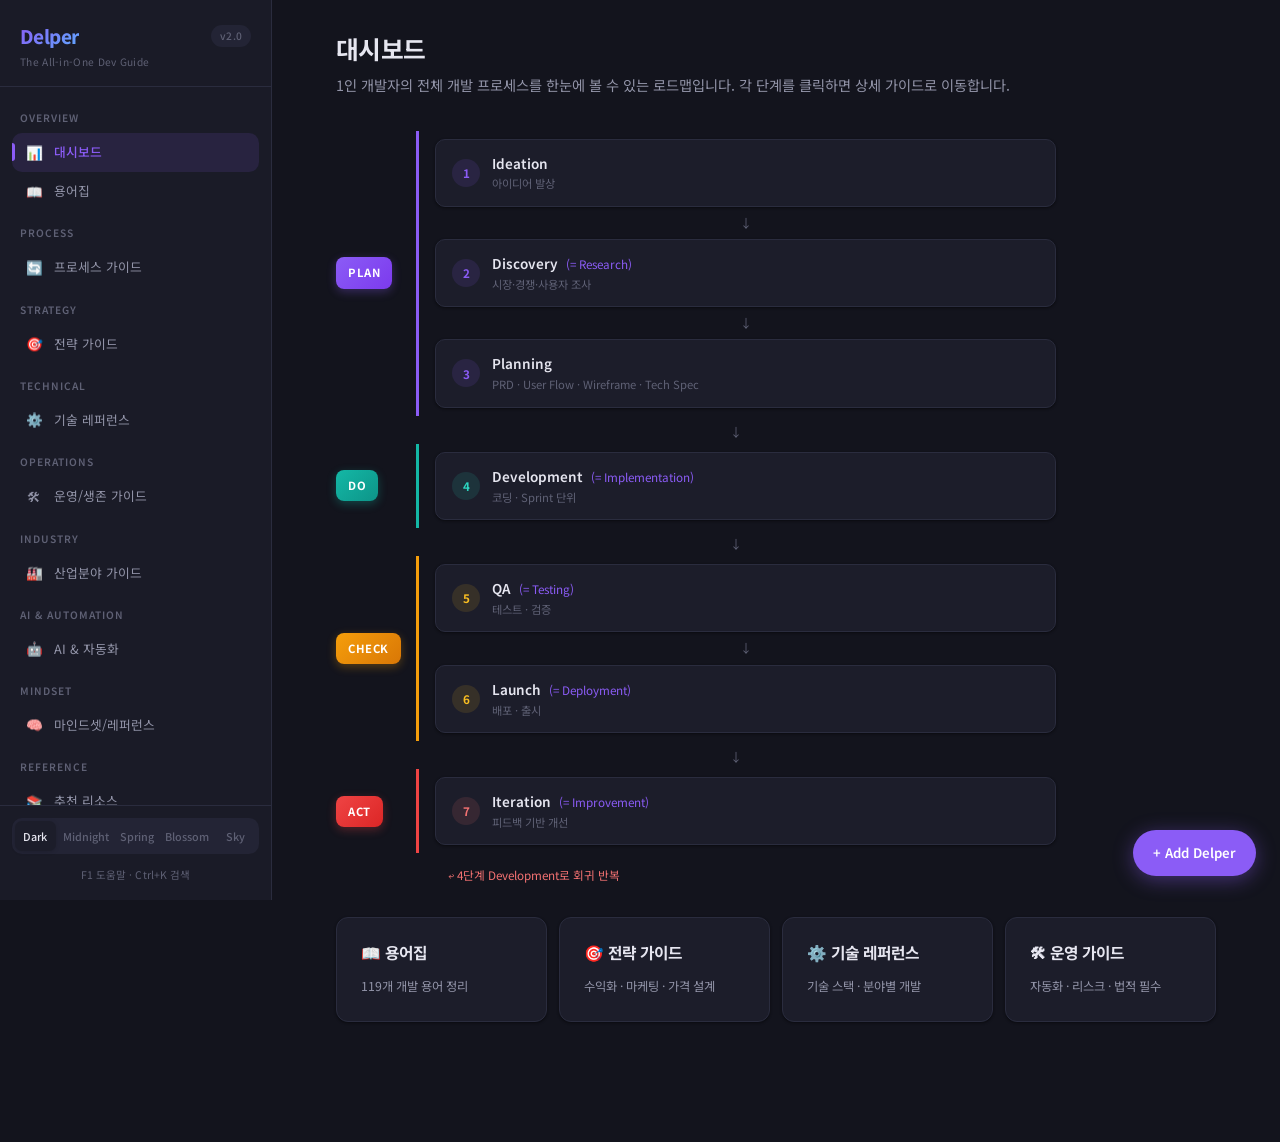
==== commit ae208616: "feat: Add Delper Phase 1 — 대화형 AI 패널 UI 구현 - 우측 하단 플로팅 버튼 (항상 표시, 열림 시 색상 변경) - Ctrl+J 단축키 토글 - 버튼 ↔" ====
--- a/index.html
+++ b/index.html
@@ -1594,6 +1594,36 @@
   </div>
 </div>
 
+<!-- ===== ADD DELPER PANEL ===== -->
+<div class="adp-panel" id="adpPanel">
+  <div class="adp-header" id="adpHeader">
+    <div class="adp-title">Add Delper</div>
+    <div class="adp-controls">
+      <button class="adp-ctrl-btn" onclick="minimizeAddDelper()" title="최소화">─</button>
+      <button class="adp-ctrl-btn" onclick="closeAddDelper()" title="닫기">✕</button>
+    </div>
+  </div>
+  <div class="adp-messages" id="adpMessages">
+    <div class="adp-msg adp-msg-ai">
+      <div class="adp-msg-bubble">안녕하세요! 추가할 내용을 자유롭게 입력해주세요.<br>텍스트, URL, 메모 다 됩니다.<br><br><span style="color:var(--tx-3);font-size:0.8rem">⚠️ AI 연동 준비 중 — 현재는 UI 미리보기입니다</span></div>
+    </div>
+  </div>
+  <div class="adp-footer">
+    <div class="adp-opacity">
+      <span class="adp-opacity-label">투명도</span>
+      <input type="range" class="adp-opacity-slider" id="adpOpacity" min="30" max="100" value="100" oninput="setAdpOpacity(this.value)">
+    </div>
+    <div class="adp-input-row">
+      <input type="text" class="adp-input" id="adpInput" placeholder="내용을 입력하세요..." onkeydown="if(event.key==='Enter')sendAdpMessage()">
+      <button class="adp-send-btn" onclick="sendAdpMessage()">전송</button>
+    </div>
+  </div>
+  <div class="adp-resize-handle" id="adpResizeHandle"></div>
+</div>
+<div class="adp-minimized" id="adpMinimized" onclick="toggleAddDelper()">
+  <span>+ Add Delper</span>
+</div>
+
 <!-- ===== HELP OVERLAY (F1) ===== -->
 <div class="help-overlay" id="helpOverlay">
   <div class="help-box">
@@ -1625,6 +1655,7 @@
 <script src="js/industry.js"></script>
 <script src="js/techstack.js"></script>
 <script src="js/bookmarks.js"></script>
+<script src="js/add-delper.js"></script>
 <script src="js/app.js"></script>
 </body>
 </html>
--- a/css/components.css
+++ b/css/components.css
@@ -1377,3 +1377,312 @@
 .stack-item--link:hover strong {
   color: var(--purple);
 }
+
+
+/* ===== Add Delper Panel ===== */
+
+/* Floating panel */
+.adp-panel {
+  display: none;
+  position: fixed;
+  width: 480px;
+  height: 520px;
+  background: var(--bg-card);
+  border: 1px solid var(--bd);
+  border-radius: 14px;
+  box-shadow: 0 16px 48px rgba(0, 0, 0, 0.25);
+  z-index: 1100;
+  flex-direction: column;
+  overflow: hidden;
+  opacity: 0;
+  transition: opacity 0.3s cubic-bezier(0.4, 0, 0.2, 1),
+              transform 0.3s cubic-bezier(0.4, 0, 0.2, 1),
+              width 0.3s cubic-bezier(0.4, 0, 0.2, 1),
+              height 0.3s cubic-bezier(0.4, 0, 0.2, 1);
+}
+
+.adp-panel.open {
+  display: flex;
+}
+
+.adp-panel.visible {
+  opacity: 1;
+}
+
+/* Once dragged, transform is 'none' so animate differently */
+.adp-panel.dragging {
+  transition: none;
+  cursor: grabbing;
+}
+
+.adp-panel.resizing {
+  transition: none;
+}
+
+/* Header - drag handle */
+.adp-header {
+  display: flex;
+  align-items: center;
+  justify-content: space-between;
+  padding: 14px 18px;
+  background: var(--bg-2);
+  border-bottom: 1px solid var(--bd);
+  cursor: grab;
+  flex-shrink: 0;
+  user-select: none;
+}
+
+.adp-header:active {
+  cursor: grabbing;
+}
+
+.adp-title {
+  font-size: 0.95rem;
+  font-weight: 600;
+  color: var(--purple);
+}
+
+.adp-controls {
+  display: flex;
+  gap: 4px;
+}
+
+.adp-ctrl-btn {
+  width: 28px;
+  height: 28px;
+  display: flex;
+  align-items: center;
+  justify-content: center;
+  border: 1px solid var(--bd);
+  border-radius: 6px;
+  background: transparent;
+  color: var(--tx-2);
+  cursor: pointer;
+  font-size: 0.8rem;
+  transition: all var(--ts);
+}
+
+.adp-ctrl-btn:hover {
+  background: var(--bg-hover);
+  color: var(--tx-1);
+  border-color: var(--bd-h);
+}
+
+/* Resize handle (bottom) */
+.adp-resize-handle {
+  height: 8px;
+  background: transparent;
+  cursor: ns-resize;
+  flex-shrink: 0;
+  position: absolute;
+  bottom: 0;
+  left: 0;
+  right: 0;
+  z-index: 10;
+}
+
+.adp-resize-handle::after {
+  content: '';
+  position: absolute;
+  left: 50%;
+  bottom: 3px;
+  transform: translateX(-50%);
+  width: 40px;
+  height: 3px;
+  background: var(--bd);
+  border-radius: 2px;
+  opacity: 0;
+  transition: opacity var(--ts);
+}
+
+.adp-resize-handle:hover::after {
+  opacity: 1;
+}
+
+/* Messages area */
+.adp-messages {
+  flex: 1;
+  overflow-y: auto;
+  padding: 16px;
+  display: flex;
+  flex-direction: column;
+  gap: 12px;
+}
+
+.adp-msg {
+  display: flex;
+  max-width: 88%;
+  animation: fadeIn 0.2s ease;
+}
+
+.adp-msg-ai {
+  align-self: flex-start;
+}
+
+.adp-msg-user {
+  align-self: flex-end;
+}
+
+.adp-msg-bubble {
+  padding: 10px 14px;
+  border-radius: 12px;
+  font-size: 0.88rem;
+  line-height: 1.6;
+  color: var(--tx-1);
+}
+
+.adp-msg-ai .adp-msg-bubble {
+  background: var(--bg-3);
+  border-bottom-left-radius: 4px;
+}
+
+.adp-msg-user .adp-msg-bubble {
+  background: var(--purple);
+  color: #fff;
+  border-bottom-right-radius: 4px;
+}
+
+/* Footer */
+.adp-footer {
+  padding: 12px 16px;
+  border-top: 1px solid var(--bd);
+  background: var(--bg-2);
+  flex-shrink: 0;
+}
+
+.adp-opacity {
+  display: flex;
+  align-items: center;
+  gap: 8px;
+  margin-bottom: 10px;
+}
+
+.adp-opacity-label {
+  font-size: 0.75rem;
+  color: var(--tx-3);
+  white-space: nowrap;
+}
+
+.adp-opacity-slider {
+  flex: 1;
+  height: 4px;
+  -webkit-appearance: none;
+  appearance: none;
+  background: var(--bd);
+  border-radius: 2px;
+  outline: none;
+  cursor: pointer;
+}
+
+.adp-opacity-slider::-webkit-slider-thumb {
+  -webkit-appearance: none;
+  width: 14px;
+  height: 14px;
+  border-radius: 50%;
+  background: var(--purple);
+  cursor: pointer;
+  border: 2px solid var(--bg-card);
+  box-shadow: 0 1px 4px rgba(0,0,0,0.2);
+}
+
+.adp-opacity-slider::-moz-range-thumb {
+  width: 14px;
+  height: 14px;
+  border-radius: 50%;
+  background: var(--purple);
+  cursor: pointer;
+  border: 2px solid var(--bg-card);
+  box-shadow: 0 1px 4px rgba(0,0,0,0.2);
+}
+
+.adp-input-row {
+  display: flex;
+  gap: 8px;
+}
+
+.adp-input {
+  flex: 1;
+  padding: 10px 14px;
+  border: 1px solid var(--bd);
+  border-radius: 8px;
+  background: var(--bg-1);
+  color: var(--tx-1);
+  font-size: 0.88rem;
+  font-family: var(--font-main);
+  outline: none;
+  transition: border-color var(--ts);
+}
+
+.adp-input:focus {
+  border-color: var(--purple);
+  box-shadow: 0 0 0 3px var(--purple-bg);
+}
+
+.adp-input::placeholder {
+  color: var(--tx-3);
+}
+
+.adp-send-btn {
+  padding: 10px 18px;
+  background: var(--purple);
+  color: #fff;
+  border: none;
+  border-radius: 8px;
+  font-size: 0.85rem;
+  font-weight: 500;
+  cursor: pointer;
+  font-family: var(--font-main);
+  transition: all var(--ts);
+  white-space: nowrap;
+}
+
+.adp-send-btn:hover {
+  filter: brightness(1.15);
+}
+
+/* Floating button (always visible) */
+.adp-minimized {
+  position: fixed;
+  bottom: 24px;
+  right: 24px;
+  padding: 12px 20px;
+  background: var(--purple);
+  color: #fff;
+  border-radius: 28px;
+  cursor: pointer;
+  font-size: 0.88rem;
+  font-weight: 600;
+  box-shadow: 0 4px 20px rgba(139, 92, 246, 0.4);
+  z-index: 1100;
+  transition: all 0.3s cubic-bezier(0.4, 0, 0.2, 1);
+}
+
+.adp-minimized:hover {
+  transform: scale(1.05) translateY(-2px);
+  box-shadow: 0 8px 28px rgba(139, 92, 246, 0.5);
+}
+
+.adp-minimized.active {
+  background: var(--bg-3);
+  color: var(--purple);
+  border: 1px solid var(--purple);
+  box-shadow: 0 4px 20px rgba(139, 92, 246, 0.2);
+}
+
+.adp-minimized.active:hover {
+  background: var(--bg-hover);
+  box-shadow: 0 6px 24px rgba(139, 92, 246, 0.3);
+}
+
+/* Mobile */
+@media (max-width: 768px) {
+  .adp-panel {
+    width: 95vw;
+    height: 70vh;
+  }
+
+  .adp-minimized {
+    bottom: 16px;
+    right: 16px;
+  }
+}
